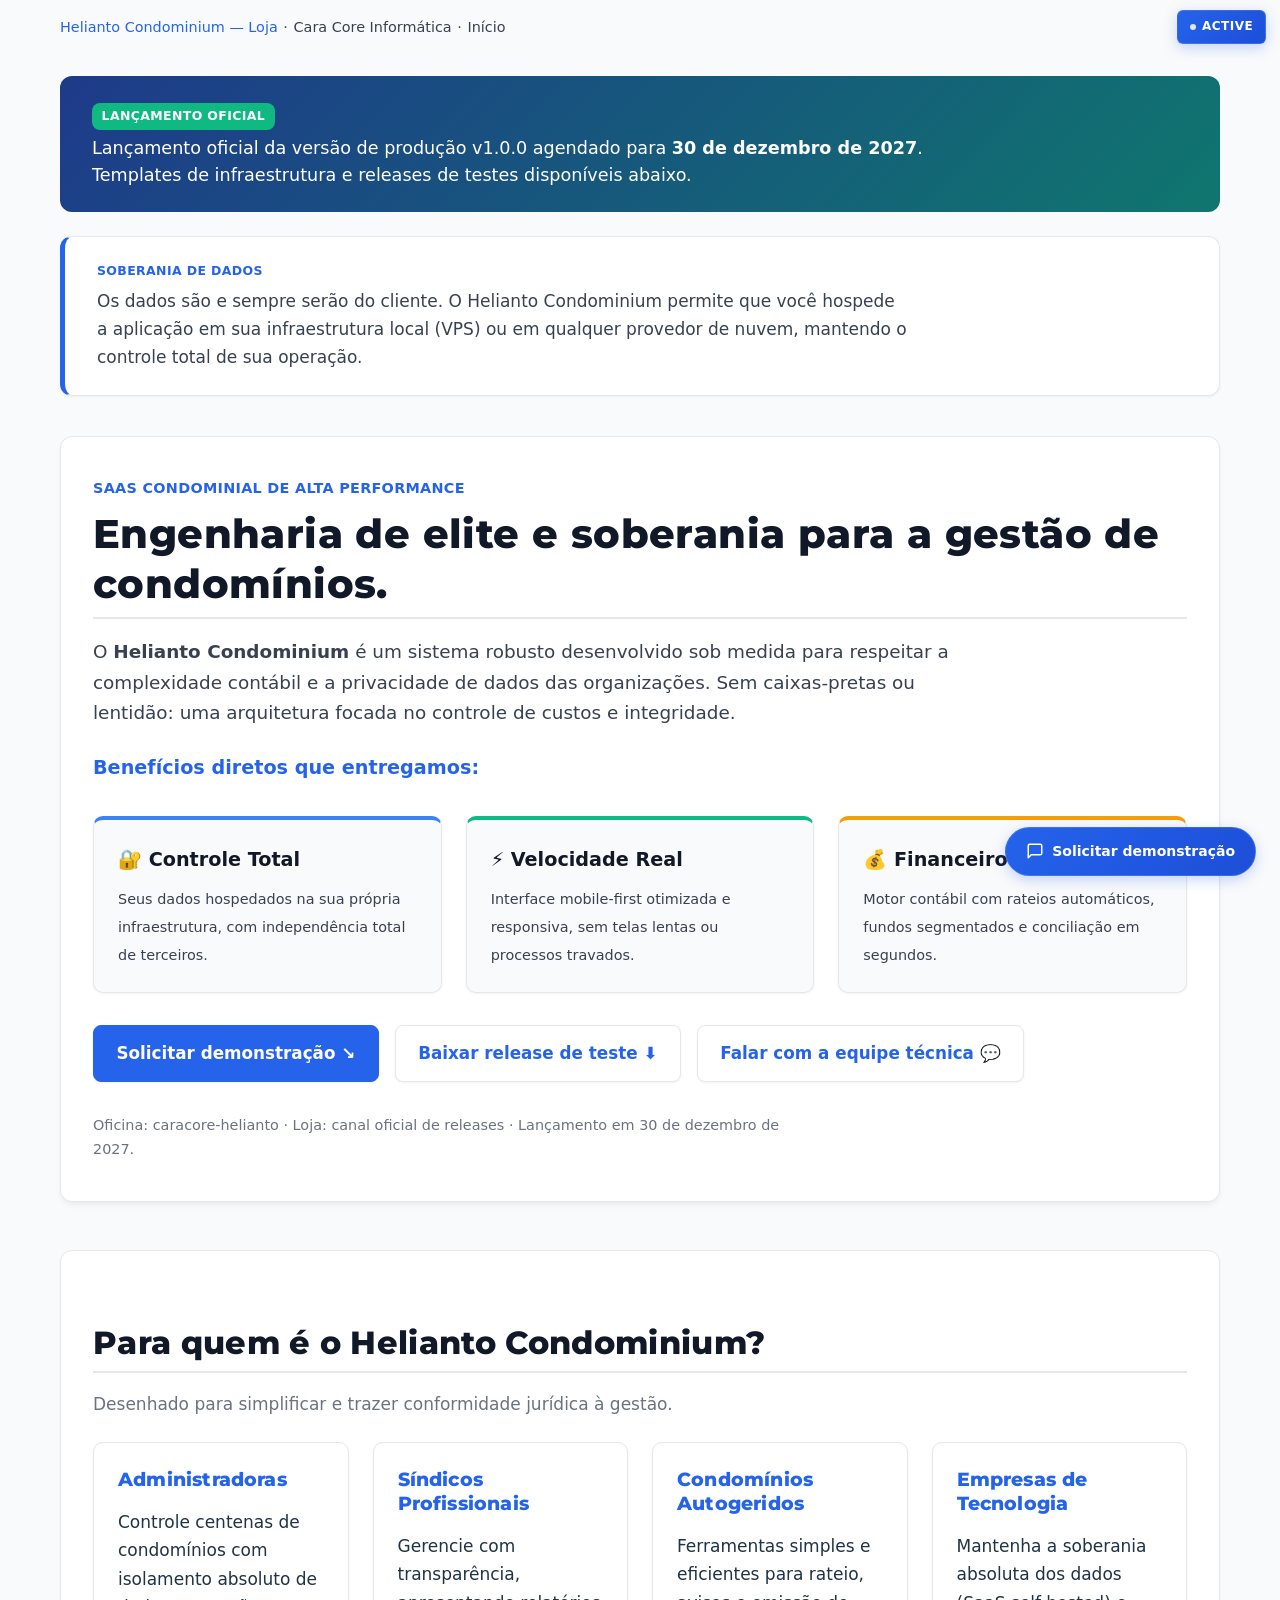
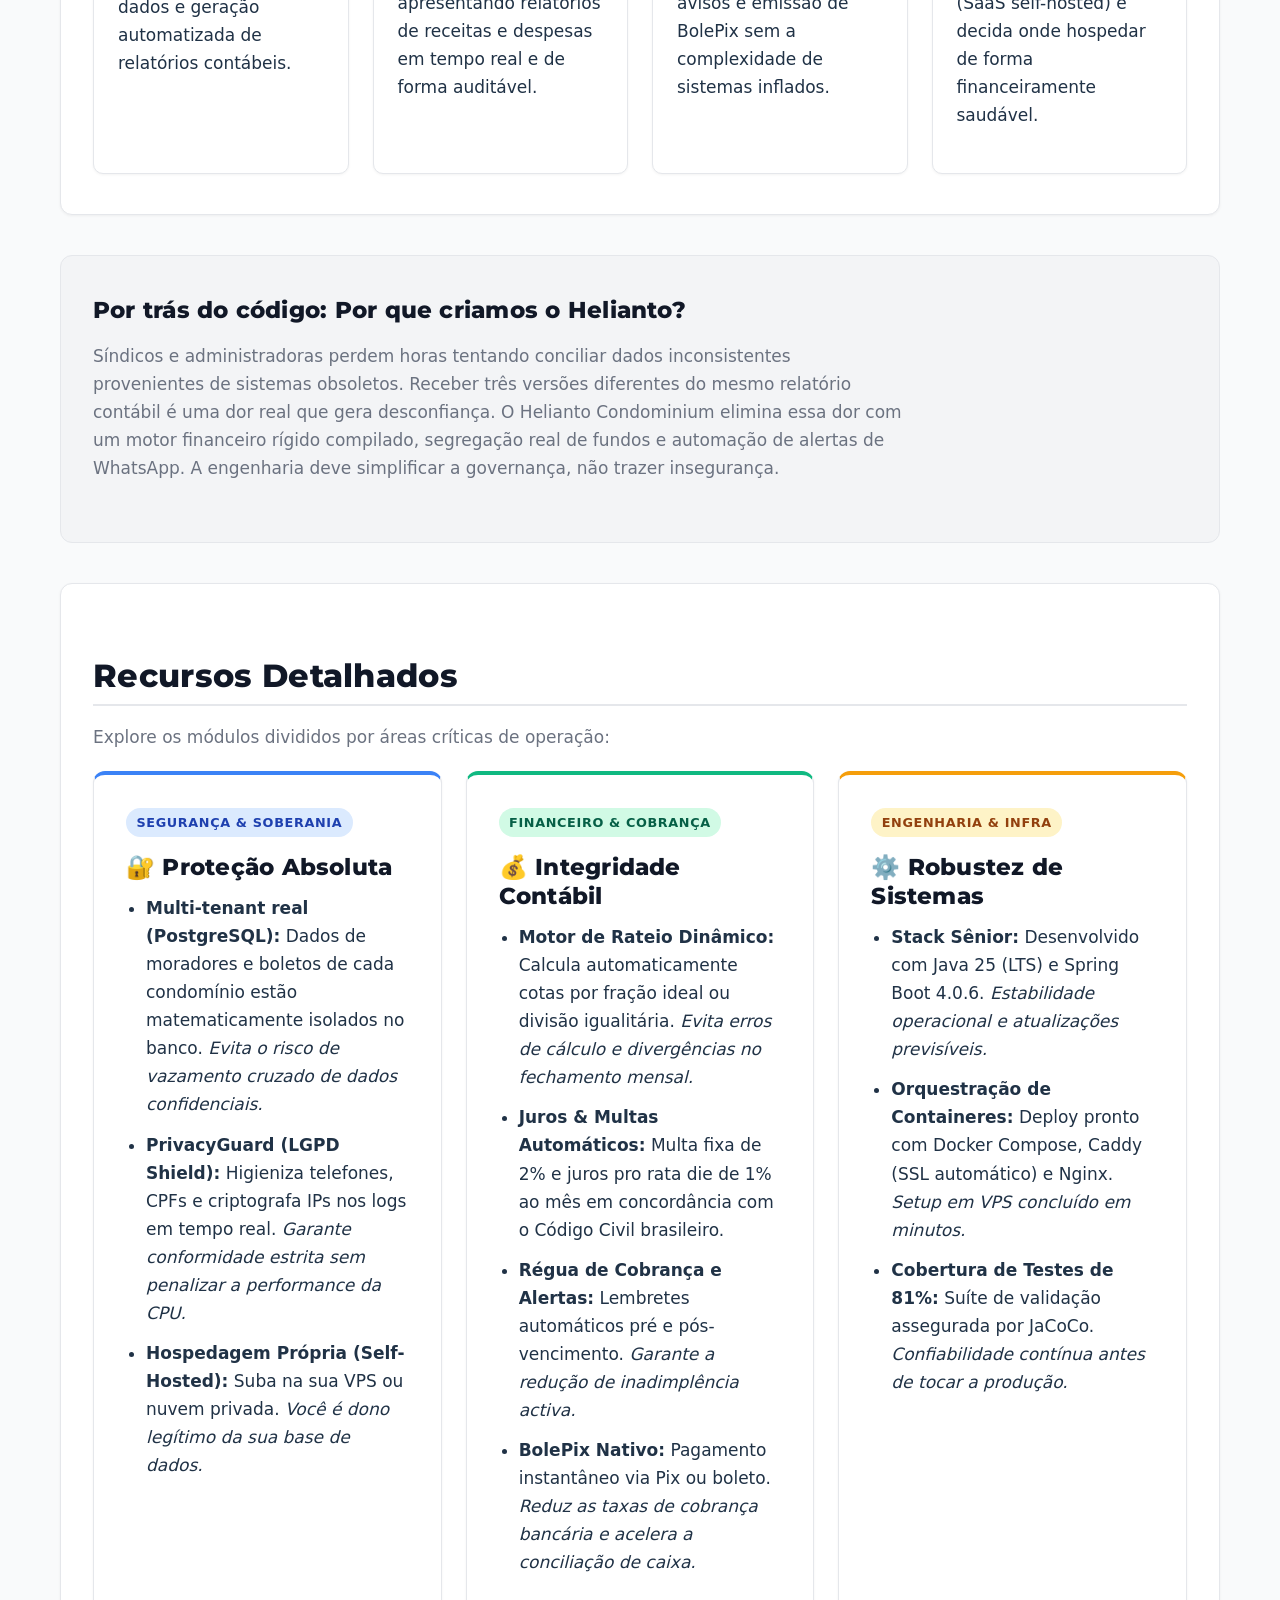
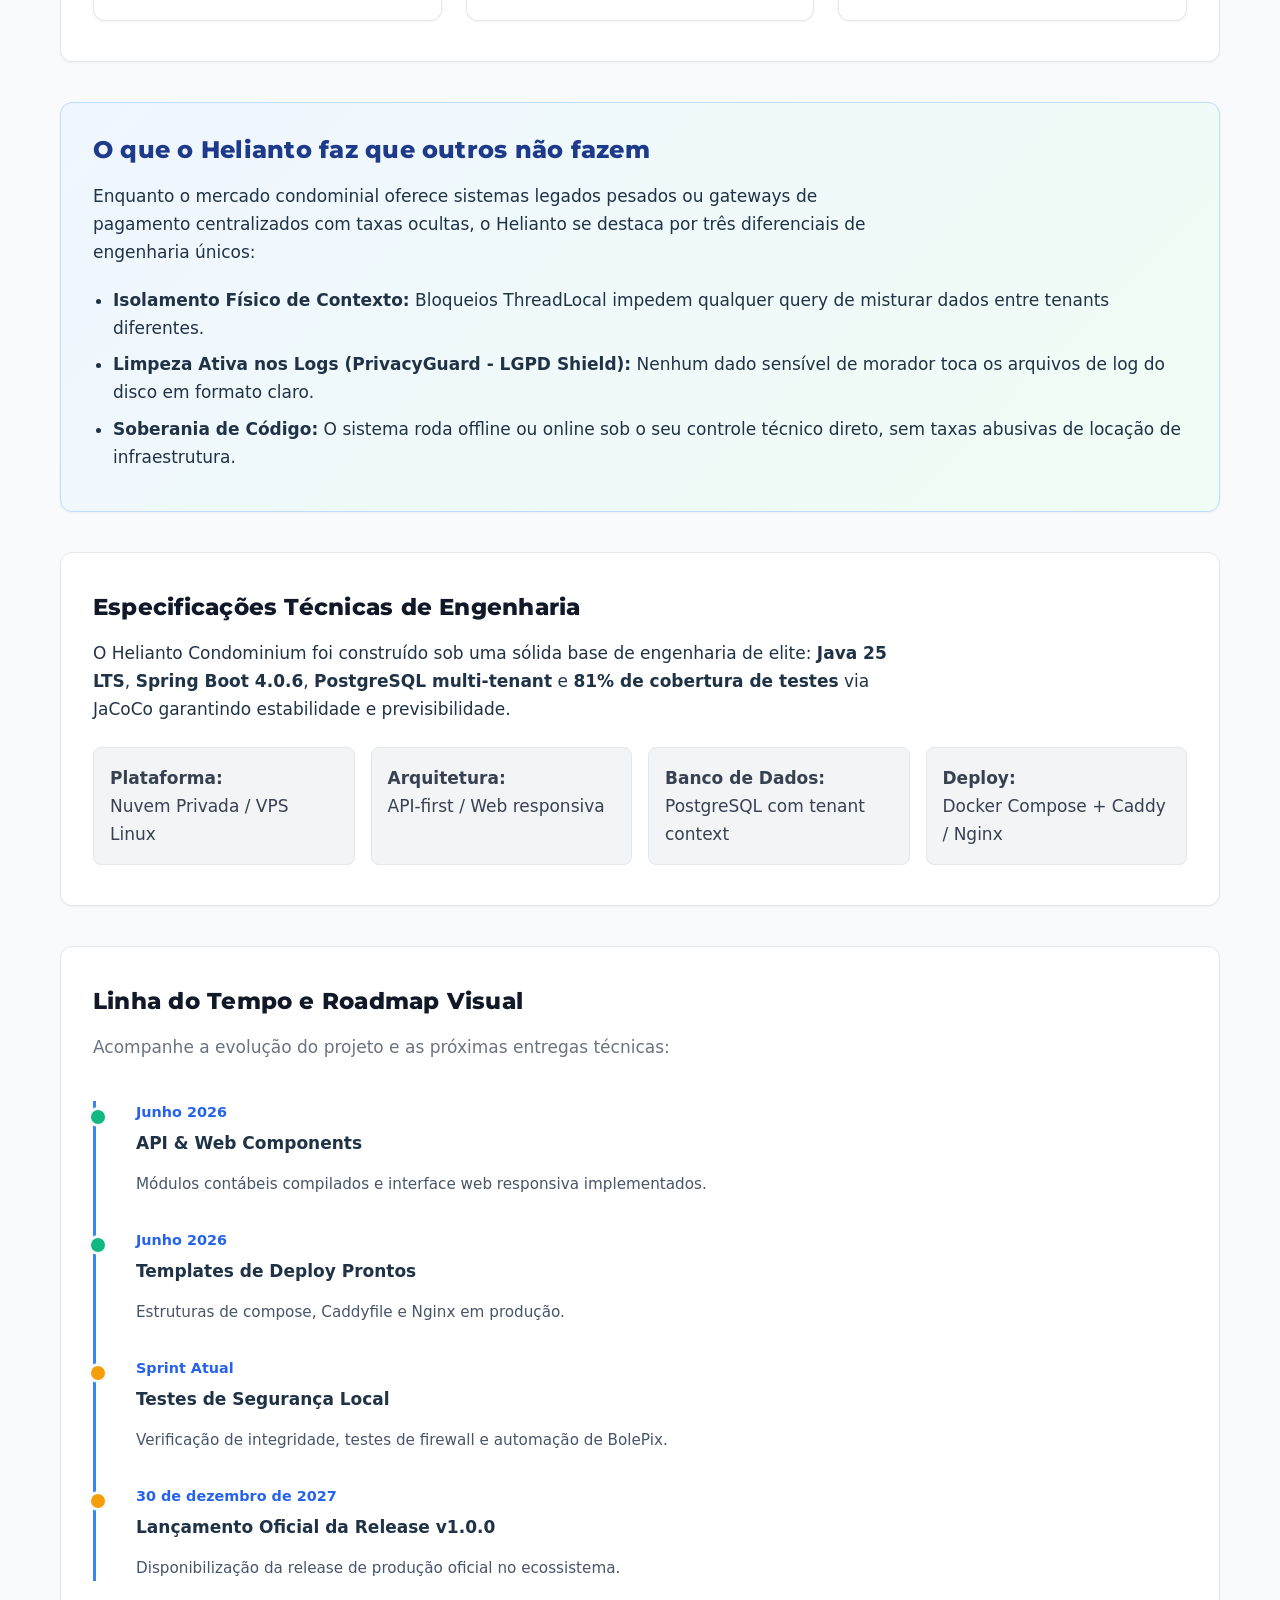
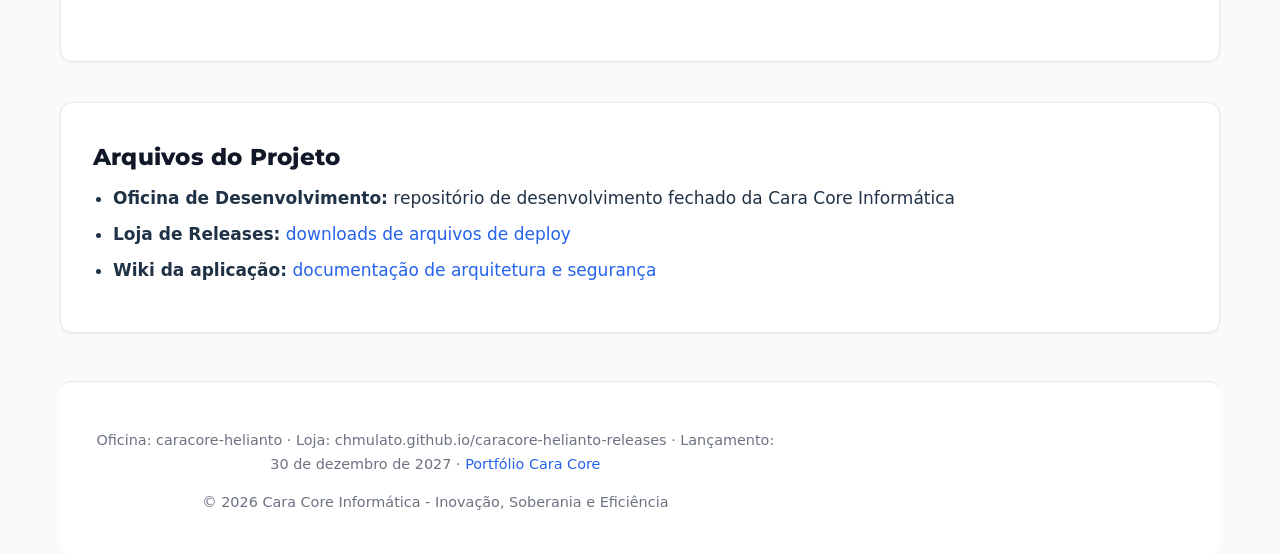
==== docs/index.html @ 370350e9 "style: add evolution status and feedback features to feedback and download pages" ====
<!DOCTYPE html>
<html lang="pt-BR">
<head>
    <meta charset="UTF-8">
    <meta name="viewport" content="width=device-width, initial-scale=1.0">
    <title>Helianto Condominium — Vitrine de Lançamento e Releases | Cara Core Informática</title>
    <meta name="description" content="O Helianto Condominium é um sistema completo para administração condominial com soberania de dados e motor financeiro auditável.">
    <link rel="icon" href="favicon.ico" type="image/x-icon">
    <link rel="stylesheet" href="assets/caracore-tokens.css">
    <link rel="stylesheet" href="assets/caracore-core-typography.css">
    <link rel="stylesheet" href="assets/css/styles.css">
    <link rel="stylesheet" href="assets/caracore-institutional-components.css">
    <link rel="stylesheet" href="assets/evolution-status/evolution-status.css">
</head>
<body class="cc-i-page">
    <div class="wrapper">
        <nav class="breadcrumb" aria-label="Navegação">
            <a href="index.html">Helianto Condominium — Loja</a>
            <span> · </span>
            <span>Cara Core Informática</span>
            <span> · </span>
            <span>Início</span>
        </nav>

        <section class="cso-launch-banner cso-launch-banner--official" aria-label="Data de lançamento">
            <p class="cso-launch-label">Lançamento oficial</p>
            <p class="cso-launch-date">Lançamento oficial da versão de produção v1.0.0 agendado para <strong>30 de dezembro de 2027</strong>. Templates de infraestrutura e releases de testes disponíveis abaixo.</p>
        </section>

        <section class="cso-launch-banner cso-launch-banner--sovereignty" aria-label="Política institucional">
            <p class="cso-launch-label">Soberania de Dados</p>
            <p class="cso-launch-date">Os dados são e sempre serão do cliente. O Helianto Condominium permite que você hospede a aplicação em sua infraestrutura local (VPS) ou em qualquer provedor de nuvem, mantendo o controle total de sua operação.</p>
        </section>

        <section class="hero-cta" aria-label="O que é o Helianto Condominium?">
            <p class="hero-label">SaaS Condominial de Alta Performance</p>
            <h2 class="hero-title">Engenharia de elite e soberania para a gestão de condomínios.</h2>
            <p class="hero-desc">O <strong>Helianto Condominium</strong> é um sistema robusto desenvolvido sob medida para respeitar a complexidade contábil e a privacidade de dados das organizações. Sem caixas-pretas ou lentidão: uma arquitetura focada no controle de custos e integridade.</p>

            <p class="hero-tagline">Benefícios diretos que entregamos:</p>
            <div class="hero-pillars">
                <div class="hero-pillar-item hero-pillar-item--blue">
                    <strong>🔐 Controle Total</strong>
                    <span>Seus dados hospedados na sua própria infraestrutura, com independência total de terceiros.</span>
                </div>
                <div class="hero-pillar-item hero-pillar-item--green">
                    <strong>⚡ Velocidade Real</strong>
                    <span>Interface mobile-first otimizada e responsiva, sem telas lentas ou processos travados.</span>
                </div>
                <div class="hero-pillar-item hero-pillar-item--amber">
                    <strong>💰 Financeiro Preciso</strong>
                    <span>Motor contábil com rateios automáticos, fundos segmentados e conciliação em segundos.</span>
                </div>
            </div>

            <div class="cta-buttons">
                <a href="canal-feedback.html" class="cta-btn cta-btn-primary">Solicitar demonstração ↘</a>
                <a href="download.html" class="cta-btn cta-btn-secondary">Baixar release de teste ⬇</a>
                <a href="canal-feedback.html" class="cta-btn cta-btn-secondary">Falar com a equipe técnica 💬</a>
            </div>
            <p class="tagline">Oficina: caracore-helianto · Loja: canal oficial de releases · Lançamento em 30 de dezembro de 2027.</p>
        </section>

        <section class="section-block">
            <h2>Para quem é o Helianto Condominium?</h2>
            <p class="text-muted">Desenhado para simplificar e trazer conformidade jurídica à gestão.</p>
            <div class="audience-grid">
                <div class="audience-card">
                    <h4>Administradoras</h4>
                    <p>Controle centenas de condomínios com isolamento absoluto de dados e geração automatizada de relatórios contábeis.</p>
                </div>
                <div class="audience-card">
                    <h4>Síndicos Profissionais</h4>
                    <p>Gerencie com transparência, apresentando relatórios de receitas e despesas em tempo real e de forma auditável.</p>
                </div>
                <div class="audience-card">
                    <h4>Condomínios Autogeridos</h4>
                    <p>Ferramentas simples e eficientes para rateio, avisos e emissão de BolePix sem a complexidade de sistemas inflados.</p>
                </div>
                <div class="audience-card">
                    <h4>Empresas de Tecnologia</h4>
                    <p>Mantenha a soberania absoluta dos dados (SaaS self-hosted) e decida onde hospedar de forma financeiramente saudável.</p>
                </div>
            </div>
        </section>

        <section class="section-block-alt">
            <h3>Por trás do código: Por que criamos o Helianto?</h3>
            <p class="text-muted">Síndicos e administradoras perdem horas tentando conciliar dados inconsistentes provenientes de sistemas obsoletos. Receber três versões diferentes do mesmo relatório contábil é uma dor real que gera desconfiança. O Helianto Condominium elimina essa dor com um motor financeiro rígido compilado, segregação real de fundos e automação de alertas de WhatsApp. A engenharia deve simplificar a governança, não trazer insegurança.</p>
        </section>

        <section class="section-block">
            <h2>Recursos Detalhados</h2>
            <p class="text-muted">Explore os módulos divididos por áreas críticas de operação:</p>
            <div class="features-container">
                <div class="feature-block-card feature-block-card--blue">
                    <span class="badge-theme badge-security">Segurança &amp; Soberania</span>
                    <h3>🔐 Proteção Absoluta</h3>
                    <ul>
                        <li>
                            <strong>Multi-tenant real (PostgreSQL):</strong> Dados de moradores e boletos de cada condomínio estão matematicamente isolados no banco. <em>Evita o risco de vazamento cruzado de dados confidenciais.</em>
                        </li>
                        <li>
                            <strong>PrivacyGuard (LGPD Shield):</strong> Higieniza telefones, CPFs e criptografa IPs nos logs em tempo real. <em>Garante conformidade estrita sem penalizar a performance da CPU.</em>
                        </li>
                        <li>
                            <strong>Hospedagem Própria (Self-Hosted):</strong> Suba na sua VPS ou nuvem privada. <em>Você é dono legítimo da sua base de dados.</em>
                        </li>
                    </ul>
                </div>

                <div class="feature-block-card feature-block-card--green">
                    <span class="badge-theme badge-finance">Financeiro &amp; Cobrança</span>
                    <h3>💰 Integridade Contábil</h3>
                    <ul>
                        <li>
                            <strong>Motor de Rateio Dinâmico:</strong> Calcula automaticamente cotas por fração ideal ou divisão igualitária. <em>Evita erros de cálculo e divergências no fechamento mensal.</em>
                        </li>
                        <li>
                            <strong>Juros &amp; Multas Automáticos:</strong> Multa fixa de 2% e juros pro rata die de 1% ao mês em concordância com o Código Civil brasileiro.
                        </li>
                        <li>
                            <strong>Régua de Cobrança e Alertas:</strong> Lembretes automáticos pré e pós-vencimento. <em>Garante a redução de inadimplência activa.</em>
                        </li>
                        <li>
                            <strong>BolePix Nativo:</strong> Pagamento instantâneo via Pix ou boleto. <em>Reduz as taxas de cobrança bancária e acelera a conciliação de caixa.</em>
                        </li>
                    </ul>
                </div>

                <div class="feature-block-card feature-block-card--amber">
                    <span class="badge-theme badge-infra">Engenharia &amp; Infra</span>
                    <h3>⚙️ Robustez de Sistemas</h3>
                    <ul>
                        <li>
                            <strong>Stack Sênior:</strong> Desenvolvido com Java 25 (LTS) e Spring Boot 4.0.6. <em>Estabilidade operacional e atualizações previsíveis.</em>
                        </li>
                        <li>
                            <strong>Orquestração de Containeres:</strong> Deploy pronto com Docker Compose, Caddy (SSL automático) e Nginx. <em>Setup em VPS concluído em minutos.</em>
                        </li>
                        <li>
                            <strong>Cobertura de Testes de 81%:</strong> Suíte de validação assegurada por JaCoCo. <em>Confiabilidade contínua antes de tocar a produção.</em>
                        </li>
                    </ul>
                </div>
            </div>
        </section>

        <section class="diferencial-raro-box">
            <h3>O que o Helianto faz que outros não fazem</h3>
            <p>Enquanto o mercado condominial oferece sistemas legados pesados ou gateways de pagamento centralizados com taxas ocultas, o Helianto se destaca por três diferenciais de engenharia únicos:</p>
            <ul>
                <li><strong>Isolamento Físico de Contexto:</strong> Bloqueios ThreadLocal impedem qualquer query de misturar dados entre tenants diferentes.</li>
                <li><strong>Limpeza Ativa nos Logs (PrivacyGuard - LGPD Shield):</strong> Nenhum dado sensível de morador toca os arquivos de log do disco em formato claro.</li>
                <li><strong>Soberania de Código:</strong> O sistema roda offline ou online sob o seu controle técnico direto, sem taxas abusivas de locação de infraestrutura.</li>
            </ul>
        </section>

        <section class="section-block">
            <h3>Especificações Técnicas de Engenharia</h3>
            <p>O Helianto Condominium foi construído sob uma sólida base de engenharia de elite: <strong>Java 25 LTS</strong>, <strong>Spring Boot 4.0.6</strong>, <strong>PostgreSQL multi-tenant</strong> e <strong>81% de cobertura de testes</strong> via JaCoCo garantindo estabilidade e previsibilidade.</p>
            <div class="specs-grid">
                <div class="spec-item">
                    <strong>Plataforma:</strong><br>Nuvem Privada / VPS Linux
                </div>
                <div class="spec-item">
                    <strong>Arquitetura:</strong><br>API-first / Web responsiva
                </div>
                <div class="spec-item">
                    <strong>Banco de Dados:</strong><br>PostgreSQL com tenant context
                </div>
                <div class="spec-item">
                    <strong>Deploy:</strong><br>Docker Compose + Caddy / Nginx
                </div>
            </div>
        </section>

        <section class="section-block">
            <h3>Linha do Tempo e Roadmap Visual</h3>
            <p class="text-muted">Acompanhe a evolução do projeto e as próximas entregas técnicas:</p>
            <div class="timeline">
                <div class="timeline-item">
                    <div class="timeline-date">Junho 2026</div>
                    <strong>API &amp; Web Components</strong>
                    <p>Módulos contábeis compilados e interface web responsiva implementados.</p>
                </div>
                <div class="timeline-item">
                    <div class="timeline-date">Junho 2026</div>
                    <strong>Templates de Deploy Prontos</strong>
                    <p>Estruturas de compose, Caddyfile e Nginx em produção.</p>
                </div>
                <div class="timeline-item pending">
                    <div class="timeline-date">Sprint Atual</div>
                    <strong>Testes de Segurança Local</strong>
                    <p>Verificação de integridade, testes de firewall e automação de BolePix.</p>
                </div>
                <div class="timeline-item pending">
                    <div class="timeline-date">30 de dezembro de 2027</div>
                    <strong>Lançamento Oficial da Release v1.0.0</strong>
                    <p>Disponibilização da release de produção oficial no ecossistema.</p>
                </div>
            </div>
        </section>

        <section class="section-block">
            <h3>Arquivos do Projeto</h3>
            <ul class="content-list">
                <li><strong>Oficina de Desenvolvimento:</strong> repositório de desenvolvimento fechado da Cara Core Informática</li>
                <li><strong>Loja de Releases:</strong> <a href="download.html">downloads de arquivos de deploy</a></li>
                <li><strong>Wiki da aplicação:</strong> <a href="wiki/index.html">documentação de arquitetura e segurança</a></li>
            </ul>
        </section>

        <footer class="cso-footer">
            <p>Oficina: caracore-helianto · Loja: chmulato.github.io/caracore-helianto-releases · Lançamento: 30 de dezembro de 2027 · <a href="https://www.caracore.com.br/portfolio.html#caracore-helianto" rel="noopener">Portfólio Cara Core</a></p>
            <p>&copy; 2026 Cara Core Informática - Inovação, Soberania e Eficiência</p>
        </footer>
    </div>

    <script src="assets/js/main.js?v=20260404-2"></script>
    <div class="evo-beta-wrap" aria-hidden="true">
        <span class="evo-beta-badge" title="Versão de teste oficial">Active
            <span class="evo-beta-tooltip">Esta é a loja oficial de releases e guias de infraestrutura do Helianto Condominium.</span>
        </span>
    </div>
    <div class="evo-feedback-fab">
        <a href="canal-feedback.html" class="evo-feedback-btn" aria-label="Sugira uma melhoria pelo canal oficial">
            <svg xmlns="http://www.w3.org/2000/svg" viewBox="0 0 24 24" fill="none" stroke="currentColor" stroke-width="2" stroke-linecap="round" stroke-linejoin="round"><path d="M21 15a2 2 0 0 1-2 2H7l-4 4V5a2 2 0 0 1 2-2h14a2 2 0 0 1 2 2z"/></svg>
            Solicitar demonstração
        </a>
    </div>
</body>
</html>
---- docs/assets/caracore-tokens.css ----
/**
 * Cara Core / Helianto — Design Tokens
 * Fonte única de verdade para cores, tipografia, espaçamento e sombras.
 */
:root {
  /* Marca Helianto */
  --cc-primary: #2563eb;
  --cc-primary-hover: #1d4ed8;
  --cc-primary-dark: #1e3a8a;
  --cc-primary-light: #3b82f6;
  --cc-secondary: #0f766e;
  --cc-secondary-hover: #0d6560;
  --cc-accent: #10b981;
  --cc-accent-hover: #059669;
  --cc-accent-warm: #f59e0b;
  --cc-accent-warm-hover: #d97706;

  /* Neutros */
  --cc-bg: #f9fafb;
  --cc-bg-muted: #f3f4f6;
  --cc-surface: #ffffff;
  --cc-surface-hover: #f9fafb;
  --cc-elevated: #f3f4f6;
  --cc-text: #111827;
  --cc-text-body: #374151;
  --cc-text-muted: #6b7280;
  --cc-text-subtle: #475569;
  --cc-border: #e5e7eb;
  --cc-border-strong: #dbe5ef;

  /* Tipografia */
  --cc-font-size-base: 17px;
  --cc-font-size-sm: 0.9rem;
  --cc-font-size-lg: 1.15rem;
  --cc-line-height: 1.65;
  --cc-line-height-heading: 1.25;
  --cc-font-weight-heading: 800;
  --cc-font-weight-semibold: 700;
  --cc-font-weight-medium: 600;

  /* Espaçamento */
  --cc-space-xs: 0.35rem;
  --cc-space-sm: 0.75rem;
  --cc-space-md: 1rem;
  --cc-space-lg: 1.5rem;
  --cc-space-xl: 2rem;
  --cc-space-2xl: 2.5rem;
  --cc-space-3xl: 3rem;

  /* Raios e sombras */
  --cc-radius-sm: 8px;
  --cc-radius-md: 10px;
  --cc-radius-lg: 12px;
  --cc-radius-pill: 999px;
  --cc-shadow-sm: 0 1px 3px rgba(0, 0, 0, 0.05);
  --cc-shadow-md: 0 4px 6px -1px rgba(0, 0, 0, 0.05), 0 2px 4px -1px rgba(0, 0, 0, 0.02);
  --cc-shadow-lg: 0 6px 12px rgba(0, 0, 0, 0.05);
  --cc-shadow-primary: 0 4px 14px rgba(37, 99, 235, 0.25);
  --cc-shadow-accent: 0 4px 14px rgba(16, 185, 129, 0.2);

  /* Badges temáticos */
  --cc-badge-security-bg: #dbeafe;
  --cc-badge-security-text: #1e40af;
  --cc-badge-finance-bg: #d1fae5;
  --cc-badge-finance-text: #065f46;
  --cc-badge-infra-bg: #fef3c7;
  --cc-badge-infra-text: #92400e;

  /* Aliases legados (styles.css existente) */
  --bg-dark: var(--cc-bg);
  --bg-card: var(--cc-surface);
  --bg-card-hover: var(--cc-surface-hover);
  --bg-elevated: var(--cc-elevated);
  --text-primary: var(--cc-text);
  --text-secondary: var(--cc-text-body);
  --accent-gold: var(--cc-accent-warm);
  --accent-blue: var(--cc-primary);
  --accent-green: var(--cc-accent);
  --accent-purple: #8b5cf6;
  --border: var(--cc-border);
  --shadow: rgba(0, 0, 0, 0.05);

  /* Aliases institucionais */
  --cc-i-surface: var(--cc-surface);
  --cc-i-border: var(--cc-border-strong);
  --cc-i-text: #203246;
  --cc-i-muted: #5d6f82;
  --cc-i-link: var(--cc-secondary);

  /* Aliases evolution-status */
  --evo-emerald-50: #ecfdf5;
  --evo-emerald-100: #d1fae5;
  --evo-emerald-500: var(--cc-accent);
  --evo-emerald-600: var(--cc-accent-hover);
  --evo-emerald-700: #047857;
  --evo-space-800: #1e293b;
  --evo-space-700: #334155;
  --evo-space-600: #475569;
  --evo-space-500: #64748b;
  --evo-space-400: #94a3b8;
  --evo-white: #f8fafc;
  --evo-shadow: var(--cc-shadow-accent);
  --evo-radius: var(--cc-radius-sm);
  --evo-radius-sm: 6px;
}
---- docs/assets/caracore-core-typography.css ----
@import url("https://fonts.googleapis.com/css2?family=Montserrat:wght@500;600;700&family=Source+Sans+3:wght@400;500;600&display=swap");

:root {
  --cc-font-heading: "Montserrat", "Segoe UI", Tahoma, sans-serif;
  --cc-font-body: "Source Sans 3", "Segoe UI", Arial, sans-serif;
}

:where(body) {
  font-family: var(--cc-font-body);
  line-height: 1.5;
}

:where(h1, h2, h3, h4, h5, h6) {
  font-family: var(--cc-font-heading);
  letter-spacing: 0.01em;
}

:where(button, input, select, textarea, .btn) {
  font-family: var(--cc-font-body);
}
---- docs/assets/css/styles.css ----
/* Helianto Store — estilos principais (requer caracore-tokens.css) */

* {
    box-sizing: border-box;
}

body {
    background: var(--cc-bg);
    color: var(--cc-text-body);
    font-family: system-ui, "Segoe UI", Roboto, "Helvetica Neue", Arial, sans-serif;
    font-size: var(--cc-font-size-base);
    line-height: var(--cc-line-height);
    margin: 0;
    padding: 0;
}

body.cc-i-page {
    color: var(--cc-i-text);
}

.wrapper {
    max-width: 1200px;
    margin: 0 auto;
    padding: 0 20px;
}

header {
    padding: 50px 20px;
    text-align: center;
    border-bottom: 1px solid var(--cc-border);
    margin-bottom: 2rem;
}

h1, h2, h3, h4 {
    color: var(--cc-text);
    font-weight: var(--cc-font-weight-heading);
    line-height: var(--cc-line-height-heading);
    margin-top: 0;
    margin-bottom: 0.75rem;
}

h1 {
    font-size: 2.75rem;
}

h2 {
    font-size: 2rem;
    border-bottom: 2px solid var(--cc-border);
    padding-bottom: 0.5rem;
    margin-top: 2rem;
}

h3 {
    font-size: 1.45rem;
}

p {
    max-width: 75ch;
    margin-bottom: 1.25rem;
}

.text-muted {
    color: var(--cc-text-muted);
}

.subtitle {
    color: var(--cc-text-body);
    font-size: 1.2em;
    margin: 0 0 1rem 0;
    font-weight: 400;
}

.tagline {
    color: var(--cc-text-muted);
    font-size: var(--cc-font-size-sm);
    margin: 0;
    font-weight: 400;
}

section {
    margin-bottom: 2rem;
}

.methodology {
    display: grid;
    grid-template-columns: 1fr;
    gap: 1rem;
}

@media (min-width: 768px) {
    .methodology {
        grid-template-columns: repeat(2, 1fr);
    }
}

.card {
    background: var(--cc-surface);
    border: 1px solid var(--cc-border);
    border-radius: var(--cc-radius-sm);
    padding: var(--cc-space-lg);
    box-shadow: var(--cc-shadow-sm);
    transition: box-shadow 0.25s ease, transform 0.25s ease;
}

.card:hover {
    background: var(--cc-surface-hover);
    box-shadow: var(--cc-shadow-md);
}

.card h2,
.card h3 {
    color: var(--cc-primary);
    margin-top: 0;
    font-weight: var(--cc-font-weight-medium);
}

.card p {
    color: var(--cc-text-body);
    margin-bottom: 0;
}

.card--accent-green {
    border-left: 4px solid var(--cc-accent);
}

.card--accent-blue {
    border-left: 4px solid var(--cc-primary-light);
}

.card--accent-amber {
    border-left: 4px solid var(--cc-accent-warm);
}

.card-differential {
    border-left: 4px solid var(--cc-accent-warm);
}

.card-actions {
    display: flex;
    flex-wrap: wrap;
    gap: 0.65rem;
    margin-top: var(--cc-space-md);
}

.nav-section-title {
    text-align: center;
    color: var(--cc-text-body);
    font-size: 1.2em;
    margin: 2rem 0 1rem 0;
    font-weight: 500;
}

.nav-grid {
    display: grid;
    grid-template-columns: repeat(auto-fit, minmax(300px, 1fr));
    gap: 1rem;
    margin-bottom: 2rem;
}

.nav-card {
    background: var(--cc-surface);
    border: 1px solid var(--cc-border);
    border-radius: var(--cc-radius-sm);
    padding: var(--cc-space-lg);
    text-decoration: none;
    color: inherit;
    display: block;
    transition: transform 0.25s ease, box-shadow 0.25s ease;
    box-shadow: var(--cc-shadow-sm);
}

.nav-card:hover {
    background: var(--cc-surface-hover);
    transform: translateY(-2px);
    box-shadow: var(--cc-shadow-lg);
    text-decoration: none;
    color: inherit;
}

.nav-card .icon {
    display: block;
    width: 48px;
    height: 48px;
    margin: 0 auto 1rem auto;
    color: var(--cc-primary);
}

.nav-card h3 {
    color: var(--cc-primary);
    margin: 0 0 0.5rem 0;
    font-size: 1.2em;
    font-weight: var(--cc-font-weight-medium);
}

.nav-card p {
    color: var(--cc-text-body);
    margin: 0;
    font-size: 0.9em;
}

.nav-card-ambiental .icon {
    color: #4ade80;
}

.nav-card-mineracao .icon {
    color: var(--cc-accent-warm);
}

.nav-card-campo-largo .icon {
    color: var(--cc-primary);
}

.download-btn {
    display: inline-block;
    padding: 15px 30px;
    background: var(--cc-primary);
    color: #ffffff;
    text-decoration: none;
    border-radius: var(--cc-radius-sm);
    font-size: 1.2em;
    font-weight: var(--cc-font-weight-medium);
    transition: background 0.25s ease, transform 0.25s ease, box-shadow 0.25s ease;
    margin-top: 1rem;
}

.download-btn:hover {
    background: var(--cc-primary-hover);
    transform: translateY(-2px);
    box-shadow: var(--cc-shadow-primary);
}

.note {
    font-style: italic;
    margin-top: 20px;
    color: var(--cc-text-body);
}

.breadcrumb {
    display: flex;
    flex-wrap: wrap;
    align-items: center;
    gap: var(--cc-space-xs);
    padding: 1rem 0;
    margin-bottom: 1.25rem;
    color: var(--cc-text-body);
    font-size: var(--cc-font-size-sm);
}

.breadcrumb a {
    color: var(--cc-primary);
    text-decoration: none;
}

.breadcrumb a:hover {
    text-decoration: underline;
}

/* Banners institucionais */
.cso-launch-banner {
    border-radius: var(--cc-radius-lg);
    padding: var(--cc-space-lg) var(--cc-space-xl);
    margin-bottom: var(--cc-space-lg);
}

.cso-launch-banner--official {
    background: linear-gradient(135deg, var(--cc-primary-dark), var(--cc-secondary));
    color: #ffffff;
    border: none;
}

.cso-launch-banner--official .cso-launch-label {
    display: inline-block;
    background: var(--cc-accent);
    color: #ffffff;
    padding: 0.2rem 0.6rem;
    border-radius: var(--cc-radius-sm);
}

.cso-launch-banner--official .cso-launch-date {
    color: #ffffff;
    font-size: 1.1rem;
    line-height: 1.5;
}

.cso-launch-banner--sovereignty {
    background: var(--cc-surface);
    border: 1px solid var(--cc-border);
    border-left: 5px solid var(--cc-primary);
    box-shadow: var(--cc-shadow-sm);
    margin-bottom: var(--cc-space-2xl);
}

.cso-launch-banner--sovereignty .cso-launch-label {
    color: var(--cc-primary);
}

.cso-launch-banner--sovereignty .cso-launch-date {
    color: var(--cc-text-body);
}

.cso-launch-label {
    margin: 0 0 0.35rem 0;
    font-weight: var(--cc-font-weight-heading);
    letter-spacing: 0.03em;
    text-transform: uppercase;
    font-size: 0.78rem;
}

.cso-launch-date {
    margin: 0;
    color: var(--cc-text);
}

.cso-prelaunch-banner {
    border: 1px solid rgba(245, 158, 11, 0.35);
    border-left: 5px solid var(--cc-accent-warm);
    border-radius: var(--cc-radius-md);
    background: linear-gradient(90deg, rgba(245, 158, 11, 0.12), rgba(37, 99, 235, 0.07));
    padding: 1rem 1.25rem;
}

.cso-prelaunch-label {
    margin: 0 0 0.35rem 0;
    color: var(--cc-accent-warm);
    font-weight: var(--cc-font-weight-semibold);
    letter-spacing: 0.03em;
    text-transform: uppercase;
    font-size: 0.78rem;
}

.cso-prelaunch-title {
    margin: 0;
    color: var(--cc-text);
}

/* Hero e CTAs */
.hero-cta {
    background: var(--cc-surface);
    border: 1px solid var(--cc-border);
    border-radius: var(--cc-radius-lg);
    padding: var(--cc-space-2xl) var(--cc-space-xl);
    box-shadow: var(--cc-shadow-md);
    margin-bottom: var(--cc-space-3xl);
}

.hero-label {
    margin: 0 0 0.5rem 0;
    color: var(--cc-primary);
    font-weight: var(--cc-font-weight-heading);
    font-size: 0.9rem;
    letter-spacing: 0.02em;
    text-transform: uppercase;
}

.hero-title {
    margin: 0 0 1rem 0;
    font-size: 2.5rem;
    line-height: var(--cc-line-height-heading);
}

.hero-tagline {
    margin-top: var(--cc-space-lg);
    font-size: 1.2rem;
    font-weight: var(--cc-font-weight-heading);
    color: var(--cc-primary);
}

.hero-contexto-cliente {
    margin: 1.2rem 0;
}

.hero-contexto-cliente img {
    width: 100%;
    max-width: 720px;
    height: auto;
    display: block;
    border-radius: var(--cc-radius-md);
    border: 1px solid var(--cc-border);
}

.hero-contexto-caption {
    margin-top: 0.7rem;
    color: var(--cc-text-body);
    font-size: 0.92rem;
}

.hero-desc {
    color: var(--cc-text-body);
    font-size: var(--cc-font-size-lg);
    max-width: 75ch;
}

.cta-buttons {
    display: flex;
    flex-wrap: wrap;
    gap: var(--cc-space-md);
    margin: var(--cc-space-xl) 0;
}

.cta-btn {
    display: inline-flex;
    align-items: center;
    justify-content: center;
    gap: 0.5rem;
    padding: 0.85rem 1.4rem;
    border-radius: var(--cc-radius-sm);
    border: 1px solid transparent;
    text-decoration: none;
    font-size: 1.05rem;
    font-weight: var(--cc-font-weight-semibold);
    transition: background 0.2s ease, border-color 0.2s ease, transform 0.2s ease, box-shadow 0.2s ease;
    box-shadow: var(--cc-shadow-sm);
}

.cta-btn-primary {
    background: var(--cc-primary);
    border-color: var(--cc-primary);
    color: #ffffff;
}

.cta-btn-primary:hover {
    background: var(--cc-primary-hover);
    border-color: var(--cc-primary-hover);
    transform: translateY(-1px);
    color: #ffffff;
}

.cta-btn-secondary {
    background: var(--cc-surface);
    border-color: var(--cc-border);
    color: var(--cc-primary);
}

.cta-btn-secondary:hover {
    background: var(--cc-bg-muted);
    transform: translateY(-1px);
}

.cta-btn--teal {
    background: var(--cc-secondary);
    border-color: var(--cc-secondary);
    color: #ffffff;
}

.cta-btn--teal:hover {
    background: var(--cc-secondary-hover);
    border-color: var(--cc-secondary-hover);
    color: #ffffff;
}

.hero-pillars {
    display: grid;
    grid-template-columns: repeat(auto-fit, minmax(260px, 1fr));
    gap: var(--cc-space-lg);
    margin: var(--cc-space-xl) 0;
}

.hero-pillar-item {
    background: var(--cc-bg);
    border: 1px solid var(--cc-border);
    border-radius: var(--cc-radius-md);
    padding: var(--cc-space-lg);
    box-shadow: var(--cc-shadow-sm);
    transition: transform 0.2s ease, box-shadow 0.2s ease;
}

.hero-pillar-item:hover {
    transform: translateY(-2px);
    box-shadow: var(--cc-shadow-md);
}

.hero-pillar-item strong {
    display: block;
    font-size: 1.2rem;
    color: var(--cc-text);
    margin-bottom: 0.5rem;
}

.hero-pillar-item span {
    color: var(--cc-text-body);
    font-size: 0.9rem;
}

.hero-pillar-item--blue {
    border-top: 4px solid var(--cc-primary-light);
}

.hero-pillar-item--green {
    border-top: 4px solid var(--cc-accent);
}

.hero-pillar-item--amber {
    border-top: 4px solid var(--cc-accent-warm);
}

/* Seções de conteúdo (landing) */
.section-block {
    background: var(--cc-surface);
    border: 1px solid var(--cc-border);
    border-radius: var(--cc-radius-lg);
    padding: var(--cc-space-2xl) var(--cc-space-xl);
    margin-bottom: var(--cc-space-2xl);
    box-shadow: var(--cc-shadow-sm);
}

.section-block-alt {
    background: var(--cc-bg-muted);
    border: 1px solid var(--cc-border);
    border-radius: var(--cc-radius-lg);
    padding: var(--cc-space-2xl) var(--cc-space-xl);
    margin-bottom: var(--cc-space-2xl);
}

.audience-grid {
    display: grid;
    grid-template-columns: repeat(auto-fit, minmax(240px, 1fr));
    gap: var(--cc-space-lg);
    margin-top: var(--cc-space-lg);
}

.audience-card {
    background: var(--cc-surface);
    border: 1px solid var(--cc-border);
    border-radius: var(--cc-radius-md);
    padding: var(--cc-space-lg);
    box-shadow: var(--cc-shadow-sm);
    transition: transform 0.25s ease, box-shadow 0.25s ease, background 0.25s ease;
}

.audience-card:hover {
    background: var(--cc-bg);
    transform: translateY(-2px);
    box-shadow: var(--cc-shadow-md);
}

.audience-card h4 {
    color: var(--cc-primary);
    font-size: 1.2rem;
    margin-bottom: 0.5rem;
}

.features-container {
    display: grid;
    grid-template-columns: repeat(auto-fit, minmax(300px, 1fr));
    gap: var(--cc-space-lg);
}

.feature-block-card {
    background: var(--cc-surface);
    border: 1px solid var(--cc-border);
    border-radius: var(--cc-radius-lg);
    padding: var(--cc-space-xl);
    box-shadow: var(--cc-shadow-sm);
    transition: transform 0.2s ease, box-shadow 0.2s ease;
}

.feature-block-card:hover {
    transform: translateY(-2px);
    box-shadow: var(--cc-shadow-lg);
}

.feature-block-card--blue {
    border-top: 4px solid var(--cc-primary-light);
}

.feature-block-card--green {
    border-top: 4px solid var(--cc-accent);
}

.feature-block-card--amber {
    border-top: 4px solid var(--cc-accent-warm);
}

.feature-block-card ul {
    margin: 0;
    padding-left: 1.25rem;
}

.feature-block-card li {
    margin-bottom: 0.75rem;
}

.badge-theme {
    display: inline-block;
    padding: 0.25rem 0.65rem;
    border-radius: var(--cc-radius-pill);
    font-size: 0.8rem;
    font-weight: var(--cc-font-weight-semibold);
    text-transform: uppercase;
    letter-spacing: 0.05em;
    margin-bottom: 1rem;
}

.badge-security {
    background: var(--cc-badge-security-bg);
    color: var(--cc-badge-security-text);
}

.badge-finance {
    background: var(--cc-badge-finance-bg);
    color: var(--cc-badge-finance-text);
}

.badge-infra {
    background: var(--cc-badge-infra-bg);
    color: var(--cc-badge-infra-text);
}

.diferencial-raro-box {
    background: linear-gradient(135deg, #eff6ff, #f0fdf4);
    border: 1px solid #bfdbfe;
    border-radius: var(--cc-radius-lg);
    padding: var(--cc-space-xl);
    margin: var(--cc-space-2xl) 0;
    box-shadow: var(--cc-shadow-sm);
}

.diferencial-raro-box h3 {
    color: var(--cc-primary-dark);
    font-size: 1.5rem;
    margin-bottom: 1rem;
}

.diferencial-raro-box ul {
    margin: 0;
    padding-left: 1.25rem;
}

.diferencial-raro-box li {
    margin-bottom: 0.5rem;
}

.timeline {
    position: relative;
    margin: var(--cc-space-2xl) 0;
    padding-left: 2.5rem;
    border-left: 3px solid var(--cc-primary-light);
}

.timeline-item {
    position: relative;
    margin-bottom: var(--cc-space-xl);
}

.timeline-item::before {
    content: '';
    position: absolute;
    left: calc(-2.5rem - 8px);
    top: 6px;
    width: 14px;
    height: 14px;
    border-radius: 50%;
    background: var(--cc-accent);
    border: 3px solid var(--cc-bg);
}

.timeline-item.pending::before {
    background: var(--cc-accent-warm);
}

.timeline-date {
    font-size: var(--cc-font-size-sm);
    color: var(--cc-primary);
    font-weight: var(--cc-font-weight-heading);
    margin-bottom: 0.25rem;
}

.timeline-item p {
    margin-bottom: 0;
    font-size: 0.95rem;
    color: var(--cc-text-subtle);
}

.content-list {
    margin: 0;
    padding-left: 1.25rem;
}

.content-list li {
    margin-bottom: 0.5rem;
}

.content-list a {
    color: var(--cc-primary);
    text-decoration: none;
}

.content-list a:hover {
    text-decoration: underline;
}

/* Blocos CSO legados */
.cso-content {
    display: grid;
    gap: 1.1rem;
}

.cso-overview,
.cso-tech-specs,
.cso-launch-info,
.cso-links {
    background: var(--cc-surface);
    border: 1px solid var(--cc-border);
    border-radius: var(--cc-radius-md);
    padding: 1.1rem 1.2rem;
}

.cso-overview h3,
.cso-tech-specs h3,
.cso-launch-info h3,
.cso-links h3 {
    margin: 0 0 0.7rem 0;
    color: var(--cc-primary);
}

.cso-overview p,
.cso-tech-specs p,
.cso-launch-info p,
.cso-links li {
    color: var(--cc-text-body);
}

.cso-links ul {
    margin: 0;
    padding-left: 1rem;
}

.cso-links a {
    color: var(--cc-primary);
    text-decoration: none;
}

.cso-links a:hover {
    text-decoration: underline;
}

.cso-features-grid {
    display: grid;
    grid-template-columns: repeat(3, minmax(0, 1fr));
    gap: 1rem;
}

.cso-feature-card {
    background: var(--cc-surface);
    border: 1px solid var(--cc-border);
    border-radius: var(--cc-radius-md);
    padding: 1rem;
    box-shadow: var(--cc-shadow-sm);
}

.cso-feature-card h4 {
    margin: 0 0 0.5rem 0;
    color: var(--cc-primary);
}

.cso-feature-card p {
    margin: 0;
    color: var(--cc-text-body);
}

.specs-grid {
    display: grid;
    grid-template-columns: repeat(auto-fit, minmax(200px, 1fr));
    gap: var(--cc-space-md);
    margin-top: var(--cc-space-lg);
}

.spec-item {
    background: var(--cc-bg-muted);
    border: 1px solid var(--cc-border);
    border-radius: var(--cc-radius-sm);
    padding: var(--cc-space-md);
    color: var(--cc-text-body);
}

.download-notice {
    background: rgba(37, 99, 235, 0.08);
    border: 1px solid rgba(37, 99, 235, 0.25);
    border-radius: var(--cc-radius-sm);
    padding: 0.9rem 1rem;
    color: var(--cc-text);
    margin-bottom: 1rem;
}

.download-back,
.feedback-back {
    margin: 1.25rem 0 2rem 0;
    display: flex;
    flex-wrap: wrap;
    gap: 0.65rem;
}

.page-feedback .wrapper,
.download-page .wrapper {
    padding-bottom: 2rem;
}

.requirements-section ul,
.verification-section ul,
.installation-section ol {
    color: var(--cc-text-body);
    margin: 0;
    padding-left: 1.15rem;
}

.requirements-section li,
.verification-section li,
.installation-section li {
    margin-bottom: 0.5rem;
}

.no-phone {
    background: rgba(37, 99, 235, 0.08);
    border: 1px solid rgba(37, 99, 235, 0.25);
    color: var(--cc-text);
    border-radius: var(--cc-radius-sm);
    padding: 0.9rem 1rem;
    margin-bottom: 1rem;
}

.intro {
    color: var(--cc-text-body);
}

.channels {
    display: grid;
    grid-template-columns: repeat(3, minmax(0, 1fr));
    gap: 1rem;
}

.channel-card {
    background: var(--cc-surface);
    border: 1px solid var(--cc-border);
    border-radius: var(--cc-radius-md);
    text-decoration: none;
    color: inherit;
    padding: 1rem;
    transition: transform 0.25s ease, background 0.25s ease;
}

.channel-card:hover {
    background: var(--cc-surface-hover);
    transform: translateY(-2px);
}

.channel-card .icon {
    font-size: 1.3rem;
    margin-bottom: 0.35rem;
}

.channel-card .title {
    color: var(--cc-primary);
    font-weight: var(--cc-font-weight-medium);
    margin-bottom: 0.25rem;
}

.channel-card .desc {
    color: var(--cc-text-body);
    font-size: 0.92rem;
}

.lgpd {
    background: var(--cc-bg-muted);
    border: 1px solid var(--cc-border);
    border-radius: var(--cc-radius-md);
    padding: var(--cc-space-lg);
    margin: var(--cc-space-lg) 0;
    color: var(--cc-text-body);
}

.lgpd p {
    margin-bottom: 0;
}

.back,
.back-nav {
    margin: 1.5rem 0;
    color: var(--cc-text-body);
}

.back a,
.back-nav a {
    color: var(--cc-primary);
    text-decoration: none;
}

.back a:hover,
.back-nav a:hover {
    text-decoration: underline;
}

footer,
.cso-footer {
    background: var(--cc-surface);
    border-top: 1px solid var(--cc-border);
    padding: var(--cc-space-xl);
    margin-top: var(--cc-space-3xl);
    font-size: var(--cc-font-size-sm);
    color: var(--cc-text-muted);
    text-align: center;
    border-radius: var(--cc-radius-lg);
}

footer p,
.cso-footer p {
    margin-bottom: 8px;
}

footer a,
.cso-footer a {
    color: var(--cc-primary);
    text-decoration: none;
}

footer a:hover,
.cso-footer a:hover {
    text-decoration: underline;
}

footer .soberania {
    margin-top: 16px;
    font-size: 0.8rem;
    opacity: 0.9;
}

footer .apostila-rodape {
    margin-top: 20px;
    padding-top: 12px;
    border-top: 1px solid var(--cc-border);
    font-size: 0.75rem;
    opacity: 0.85;
}

footer .apostila-rodape a {
    color: var(--cc-accent-warm);
}

#countdown {
    font-size: 1.5em;
    color: var(--cc-accent-warm);
    margin: 1rem 0;
}

.feedback-form {
    background: var(--cc-surface);
    border: 1px solid var(--cc-border);
    border-radius: var(--cc-radius-sm);
    padding: var(--cc-space-lg);
    margin-top: 1rem;
}

.feedback-form h3 {
    color: var(--cc-primary);
    margin-top: 0;
}

.feedback-form label {
    display: block;
    margin-bottom: 0.5rem;
    color: var(--cc-text-body);
}

.feedback-form input,
.feedback-form textarea {
    width: 100%;
    padding: 0.5rem;
    margin-bottom: 1rem;
    background: var(--cc-bg);
    border: 1px solid var(--cc-border);
    border-radius: 4px;
    color: var(--cc-text);
    font-family: inherit;
}

.feedback-form button {
    background: var(--cc-primary);
    color: #ffffff;
    border: none;
    padding: 0.75rem 1.5rem;
    border-radius: 4px;
    cursor: pointer;
    font-family: inherit;
    font-weight: 500;
    transition: background 0.25s ease;
}

.feedback-form button:hover {
    background: var(--cc-primary-hover);
}

.feedback-form button:focus-visible,
.cta-btn:focus-visible,
.download-btn:focus-visible {
    outline: 2px solid var(--cc-primary);
    outline-offset: 2px;
}

@media (max-width: 768px) {
    h1 {
        font-size: 2.5em;
    }

    .hero-title {
        font-size: 1.55rem;
    }

    .hero-pillars {
        grid-template-columns: 1fr;
    }

    .channels {
        grid-template-columns: 1fr;
    }

    .cso-features-grid,
    .specs-grid {
        grid-template-columns: 1fr;
    }

    .cta-buttons {
        flex-direction: column;
    }

    .cta-btn {
        width: 100%;
    }

    .nav-grid {
        grid-template-columns: 1fr;
    }

    .methodology {
        grid-template-columns: 1fr;
    }
}
---- docs/assets/caracore-institutional-components.css ----
:root {
  --cc-i-surface: #f8fafc;
  --cc-i-border: #dbe5ef;
  --cc-i-text: #203246;
  --cc-i-muted: #5d6f82;
  --cc-i-link: #0a6b85;
}

body.cc-i-page {
  color: var(--cc-i-text);
}

body.cc-i-page .cc-i-topbar {
  max-width: 980px;
  margin: 16px auto 0;
  padding: 10px 14px;
  border: 1px solid var(--cc-i-border);
  border-radius: 10px;
  background: var(--cc-i-surface);
  font-size: 0.95rem;
}

body.cc-i-page .cc-i-backlink {
  color: var(--cc-i-link);
  text-decoration: none;
  font-weight: 600;
}

body.cc-i-page .cc-i-backlink:hover {
  text-decoration: underline;
}

body.cc-i-page .cc-i-muted {
  color: var(--cc-i-muted);
}

body.cc-i-page .cc-i-card {
  border-radius: 12px;
}
---- docs/assets/evolution-status/evolution-status.css ----
/**
 * Cara Core — Status de Evolução
 * Componentes flutuantes e rodapé de roadmap (requer caracore-tokens.css)
 */

.evo-beta-wrap {
    position: fixed;
    top: 0;
    right: 0;
    z-index: 9998;
    padding: 10px 14px;
    pointer-events: none;
}

.evo-beta-badge {
    pointer-events: auto;
    display: inline-flex;
    align-items: center;
    gap: 6px;
    padding: 6px 12px;
    background: linear-gradient(135deg, var(--cc-primary) 0%, var(--cc-primary-hover) 100%);
    color: #ffffff;
    font-size: 0.75rem;
    font-weight: 600;
    letter-spacing: 0.04em;
    text-transform: uppercase;
    border-radius: var(--evo-radius-sm);
    box-shadow: var(--cc-shadow-primary);
    border: 1px solid rgba(255, 255, 255, 0.12);
    cursor: help;
    position: relative;
    transition: transform 0.2s ease, box-shadow 0.2s ease;
}

.evo-beta-badge:hover {
    transform: translateY(-1px);
    box-shadow: 0 6px 12px -2px rgba(37, 99, 235, 0.25);
}

.evo-beta-badge::before {
    content: '';
    width: 6px;
    height: 6px;
    background: rgba(255, 255, 255, 0.85);
    border-radius: 50%;
    animation: evo-pulse 2s ease-in-out infinite;
}

@keyframes evo-pulse {
    0%, 100% { opacity: 1; }
    50% { opacity: 0.5; }
}

.evo-beta-tooltip {
    position: absolute;
    top: calc(100% + 8px);
    right: 0;
    width: 280px;
    padding: 12px 14px;
    background: var(--evo-space-800);
    color: var(--evo-white);
    font-size: 0.8125rem;
    line-height: 1.5;
    font-weight: 400;
    text-transform: none;
    letter-spacing: normal;
    border-radius: var(--evo-radius);
    box-shadow: 0 10px 25px -5px rgba(0, 0, 0, 0.3);
    opacity: 0;
    visibility: hidden;
    transform: translateY(-4px);
    transition: opacity 0.2s ease, visibility 0.2s ease, transform 0.2s ease;
    z-index: 10000;
}

.evo-beta-badge:hover .evo-beta-tooltip {
    opacity: 1;
    visibility: visible;
    transform: translateY(0);
}

.evo-beta-tooltip::before {
    content: '';
    position: absolute;
    bottom: 100%;
    right: 16px;
    border: 6px solid transparent;
    border-bottom-color: var(--evo-space-800);
}

.evo-roadmap-footer {
    max-width: 1200px;
    margin: 1.5rem auto 5rem auto;
    padding: 20px 24px 24px;
    background: linear-gradient(180deg, var(--evo-space-800) 0%, #0f172a 100%);
    border-top: 1px solid var(--evo-space-600);
    color: var(--evo-space-400);
    font-size: 0.8125rem;
    line-height: 1.6;
    border-radius: var(--cc-radius-lg);
}

.evo-roadmap-title {
    display: flex;
    align-items: center;
    gap: 8px;
    color: var(--cc-accent);
    font-weight: 600;
    font-size: 0.75rem;
    letter-spacing: 0.06em;
    text-transform: uppercase;
    margin-bottom: 10px;
}

.evo-roadmap-title::before {
    content: '';
    width: 8px;
    height: 8px;
    background: var(--cc-accent);
    border-radius: 50%;
}

.evo-roadmap-list {
    margin: 0;
    padding-left: 0;
    list-style: none;
}

.evo-roadmap-list li {
    position: relative;
    padding-left: 1rem;
    margin-bottom: 4px;
}

.evo-roadmap-list li::before {
    content: '→';
    position: absolute;
    left: 0;
    color: var(--cc-accent-hover);
    font-weight: 600;
}

.evo-roadmap-tag {
    display: inline-block;
    margin-left: 6px;
    padding: 2px 8px;
    background: rgba(16, 185, 129, 0.15);
    color: var(--cc-accent);
    font-size: 0.7rem;
    border-radius: 4px;
}

.evo-feedback-fab {
    position: fixed;
    bottom: 24px;
    right: 24px;
    z-index: 9997;
}

.evo-feedback-btn {
    display: inline-flex;
    align-items: center;
    gap: 8px;
    padding: 12px 20px;
    background: linear-gradient(135deg, var(--cc-primary) 0%, var(--cc-primary-hover) 100%);
    color: #ffffff;
    font-size: 0.875rem;
    font-weight: 600;
    text-decoration: none;
    border-radius: var(--cc-radius-pill);
    box-shadow: var(--cc-shadow-primary);
    border: 1px solid rgba(255, 255, 255, 0.12);
    transition: transform 0.2s ease, box-shadow 0.2s ease;
}

.evo-feedback-btn:hover {
    transform: translateY(-2px);
    box-shadow: 0 8px 16px -4px rgba(37, 99, 235, 0.3);
    color: #ffffff;
}

.evo-feedback-btn:focus-visible {
    outline: 2px solid var(--cc-primary-light);
    outline-offset: 2px;
}

.evo-feedback-btn svg {
    width: 18px;
    height: 18px;
    flex-shrink: 0;
}

@media (max-width: 768px) {
    .evo-beta-wrap {
        top: auto;
        right: auto;
        left: 1rem;
        bottom: 4.2rem;
    }

    .evo-feedback-fab {
        right: 0.75rem;
        bottom: 0.75rem;
    }

    .evo-feedback-btn {
        font-size: 0.85rem;
        padding: 0.55rem 0.8rem;
    }
}
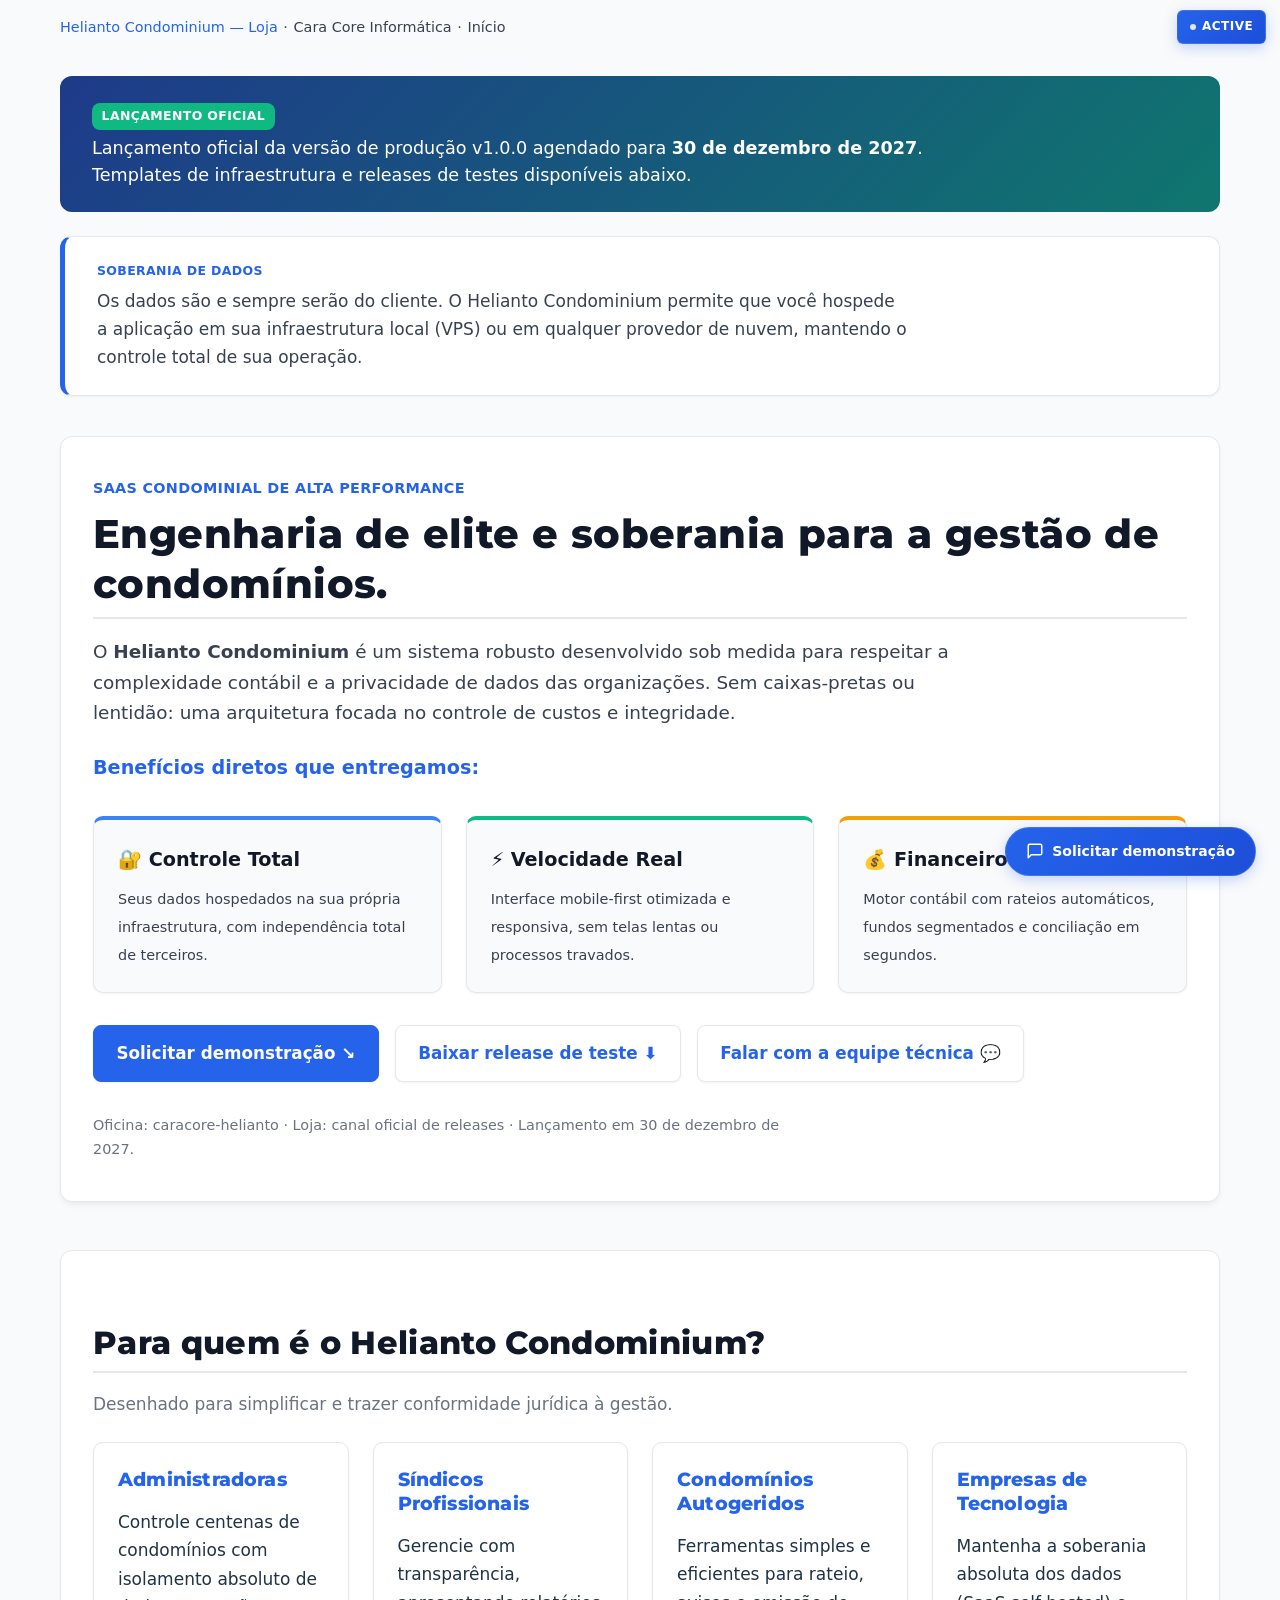
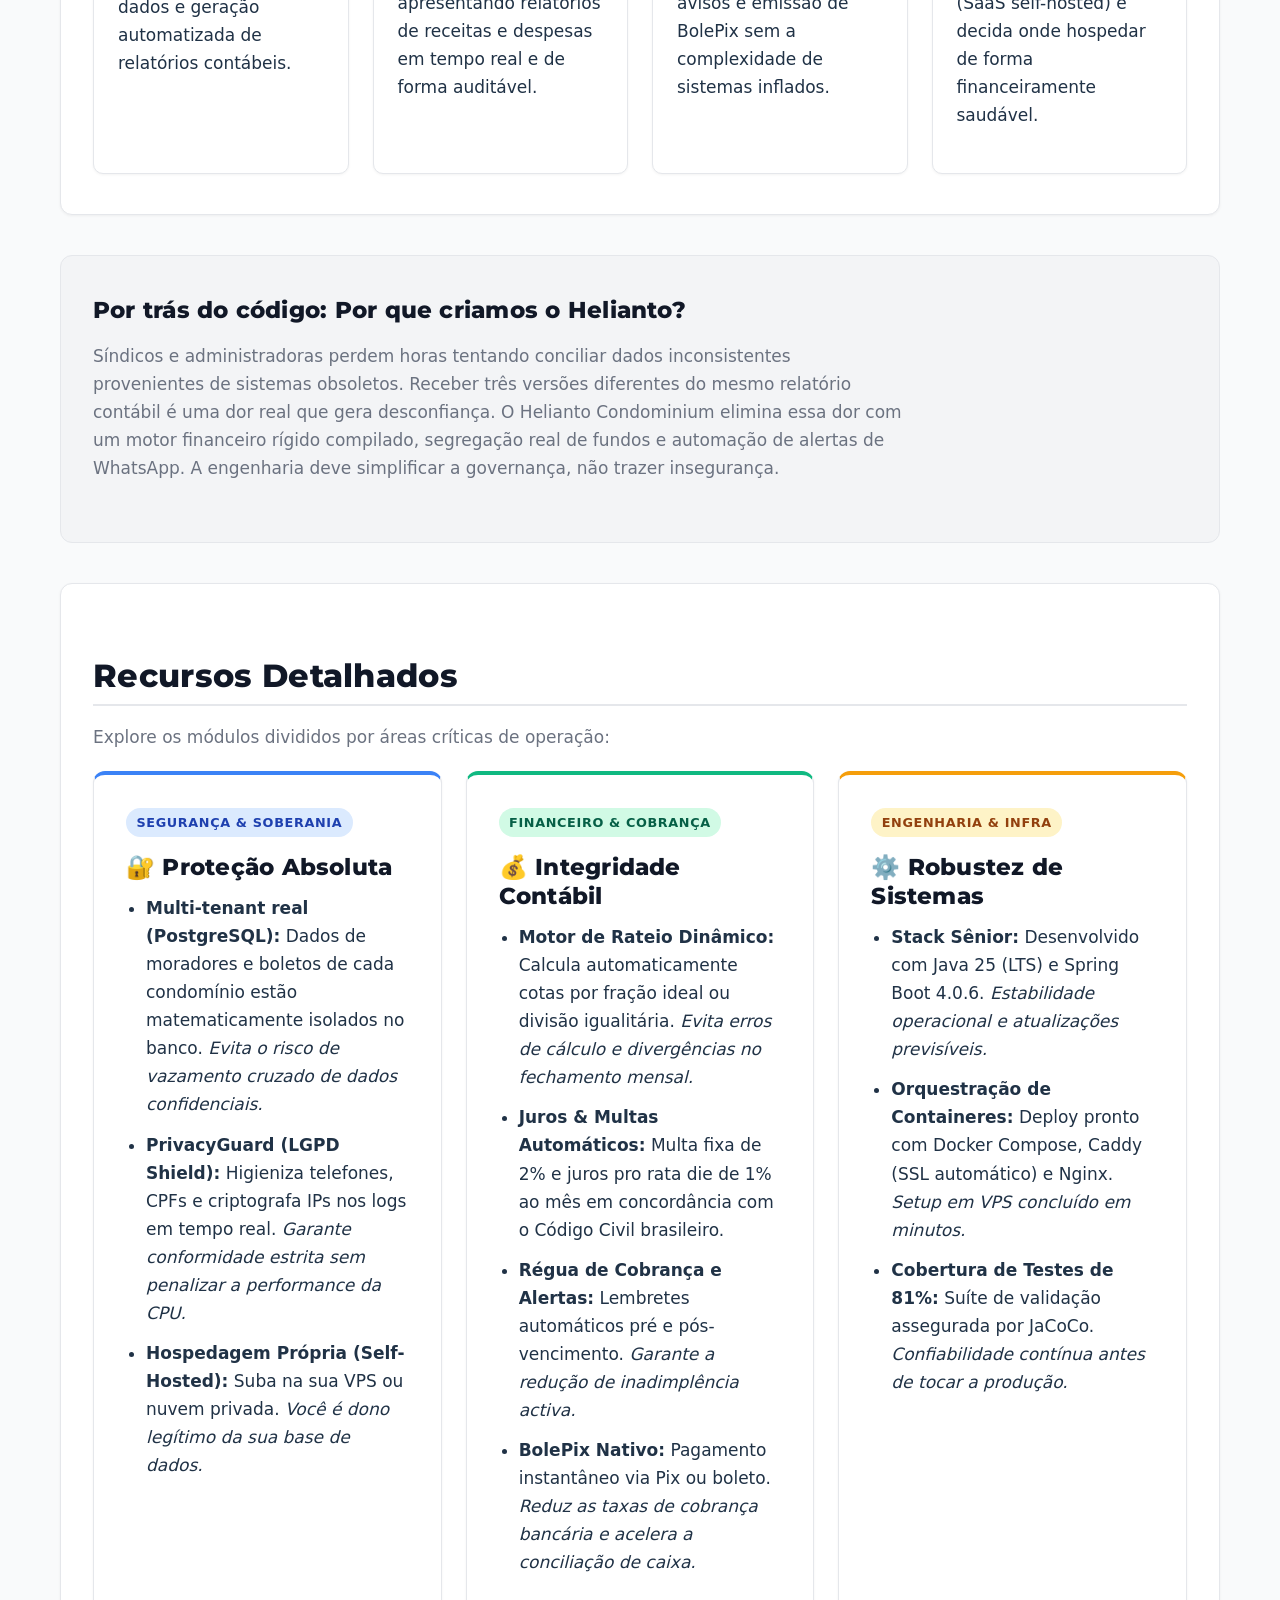
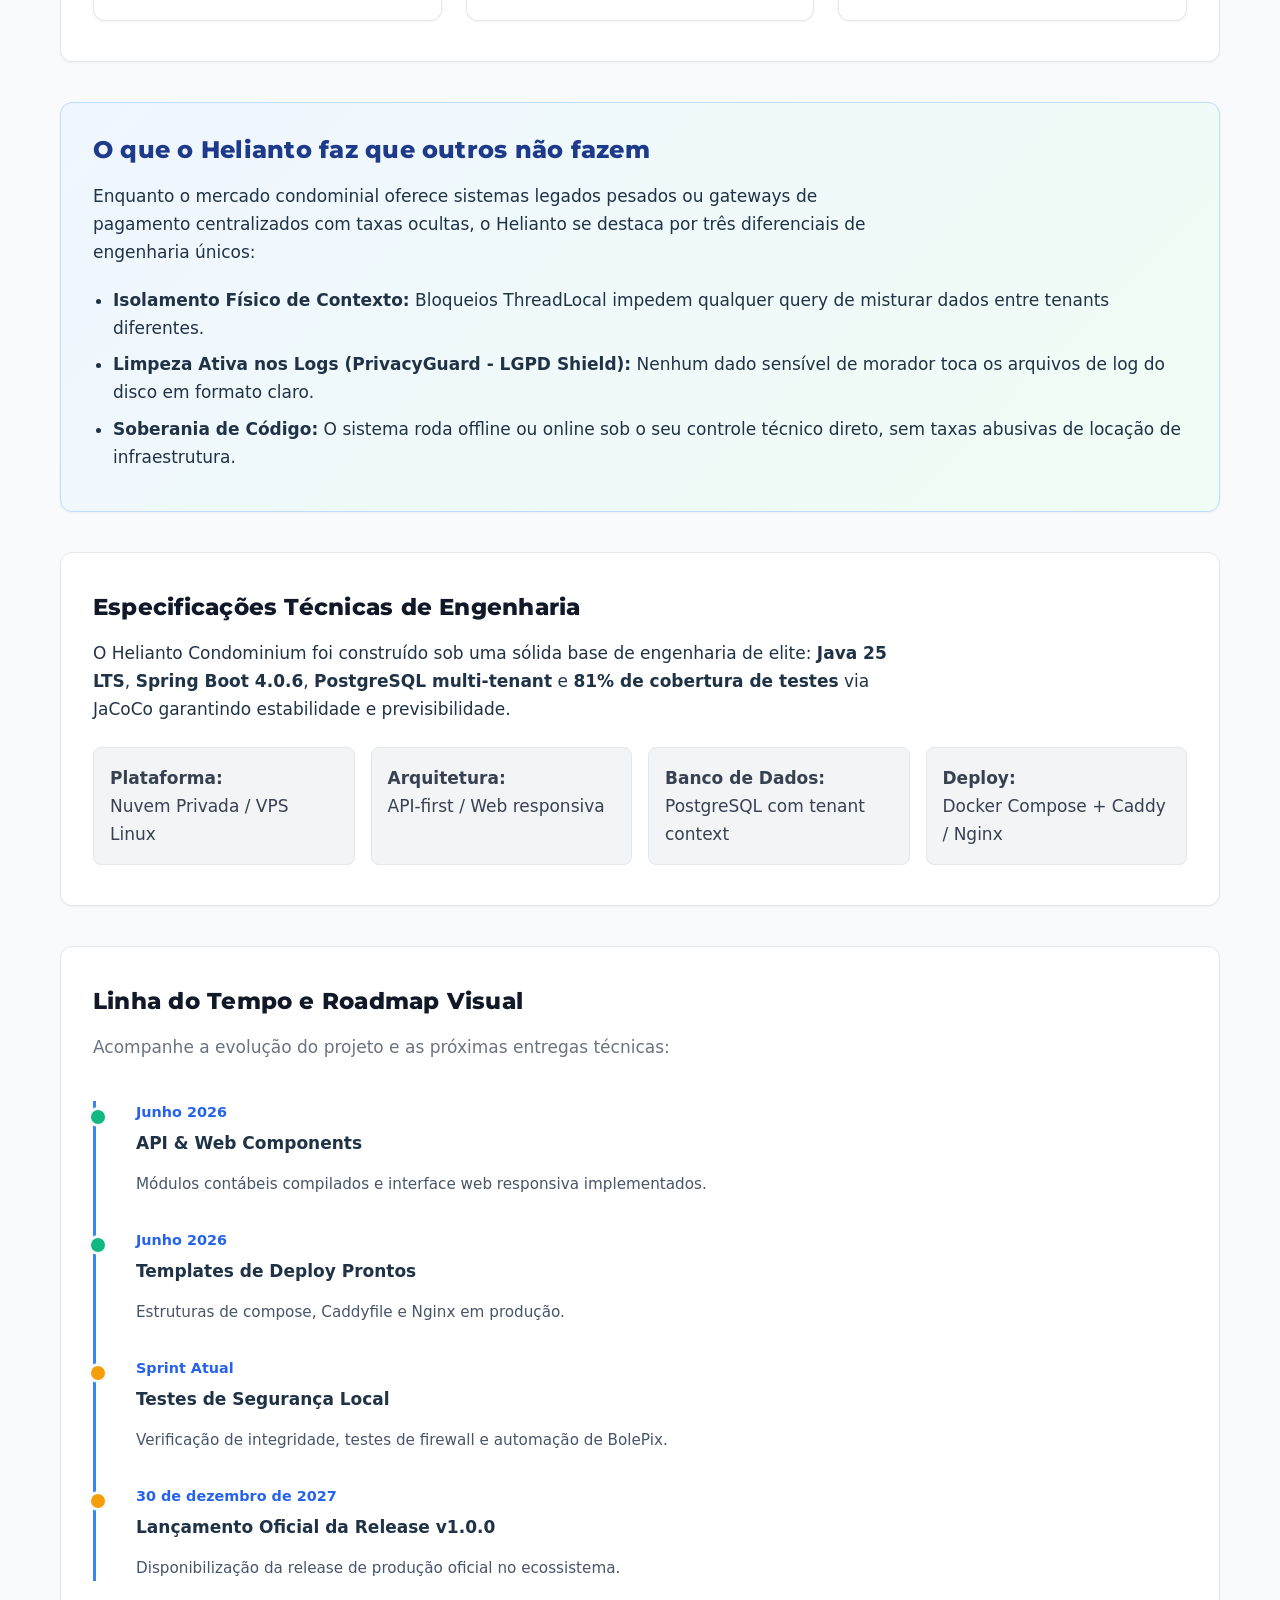
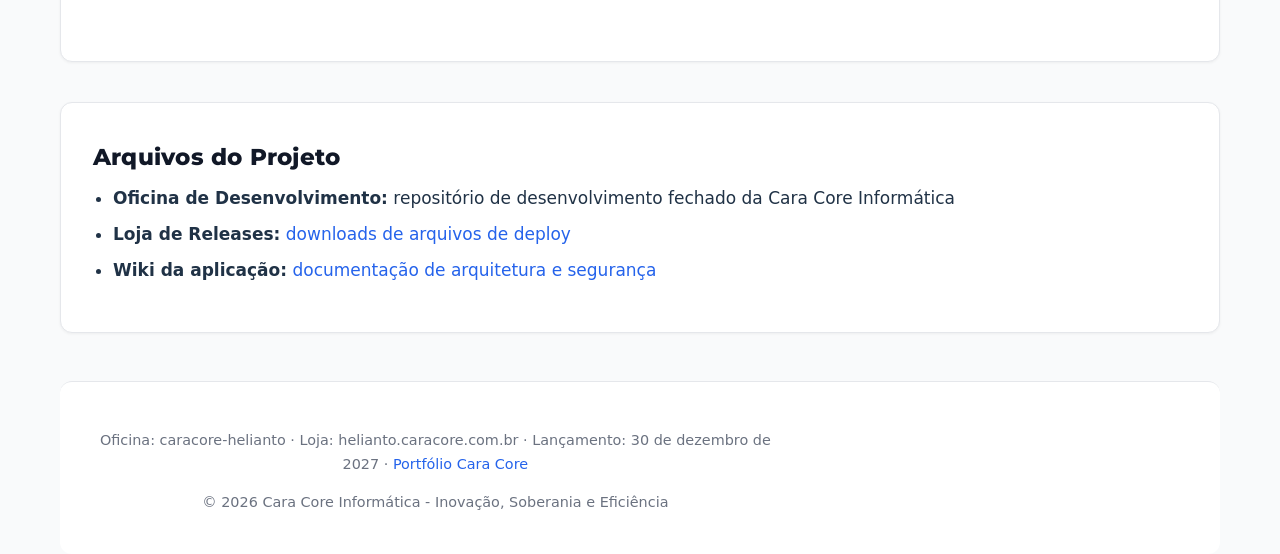
==== commit ed164483: "fix: update links to the new store URL across documentation" ====
--- a/docs/index.html
+++ b/docs/index.html
@@ -212,7 +212,7 @@
         </section>
 
         <footer class="cso-footer">
-            <p>Oficina: caracore-helianto · Loja: chmulato.github.io/caracore-helianto-releases · Lançamento: 30 de dezembro de 2027 · <a href="https://www.caracore.com.br/portfolio.html#caracore-helianto" rel="noopener">Portfólio Cara Core</a></p>
+            <p>Oficina: caracore-helianto · Loja: helianto.caracore.com.br · Lançamento: 30 de dezembro de 2027 · <a href="https://www.caracore.com.br/portfolio.html#caracore-helianto" rel="noopener">Portfólio Cara Core</a></p>
             <p>&copy; 2026 Cara Core Informática - Inovação, Soberania e Eficiência</p>
         </footer>
     </div>
@@ -231,3 +231,4 @@
     </div>
 </body>
 </html>
+
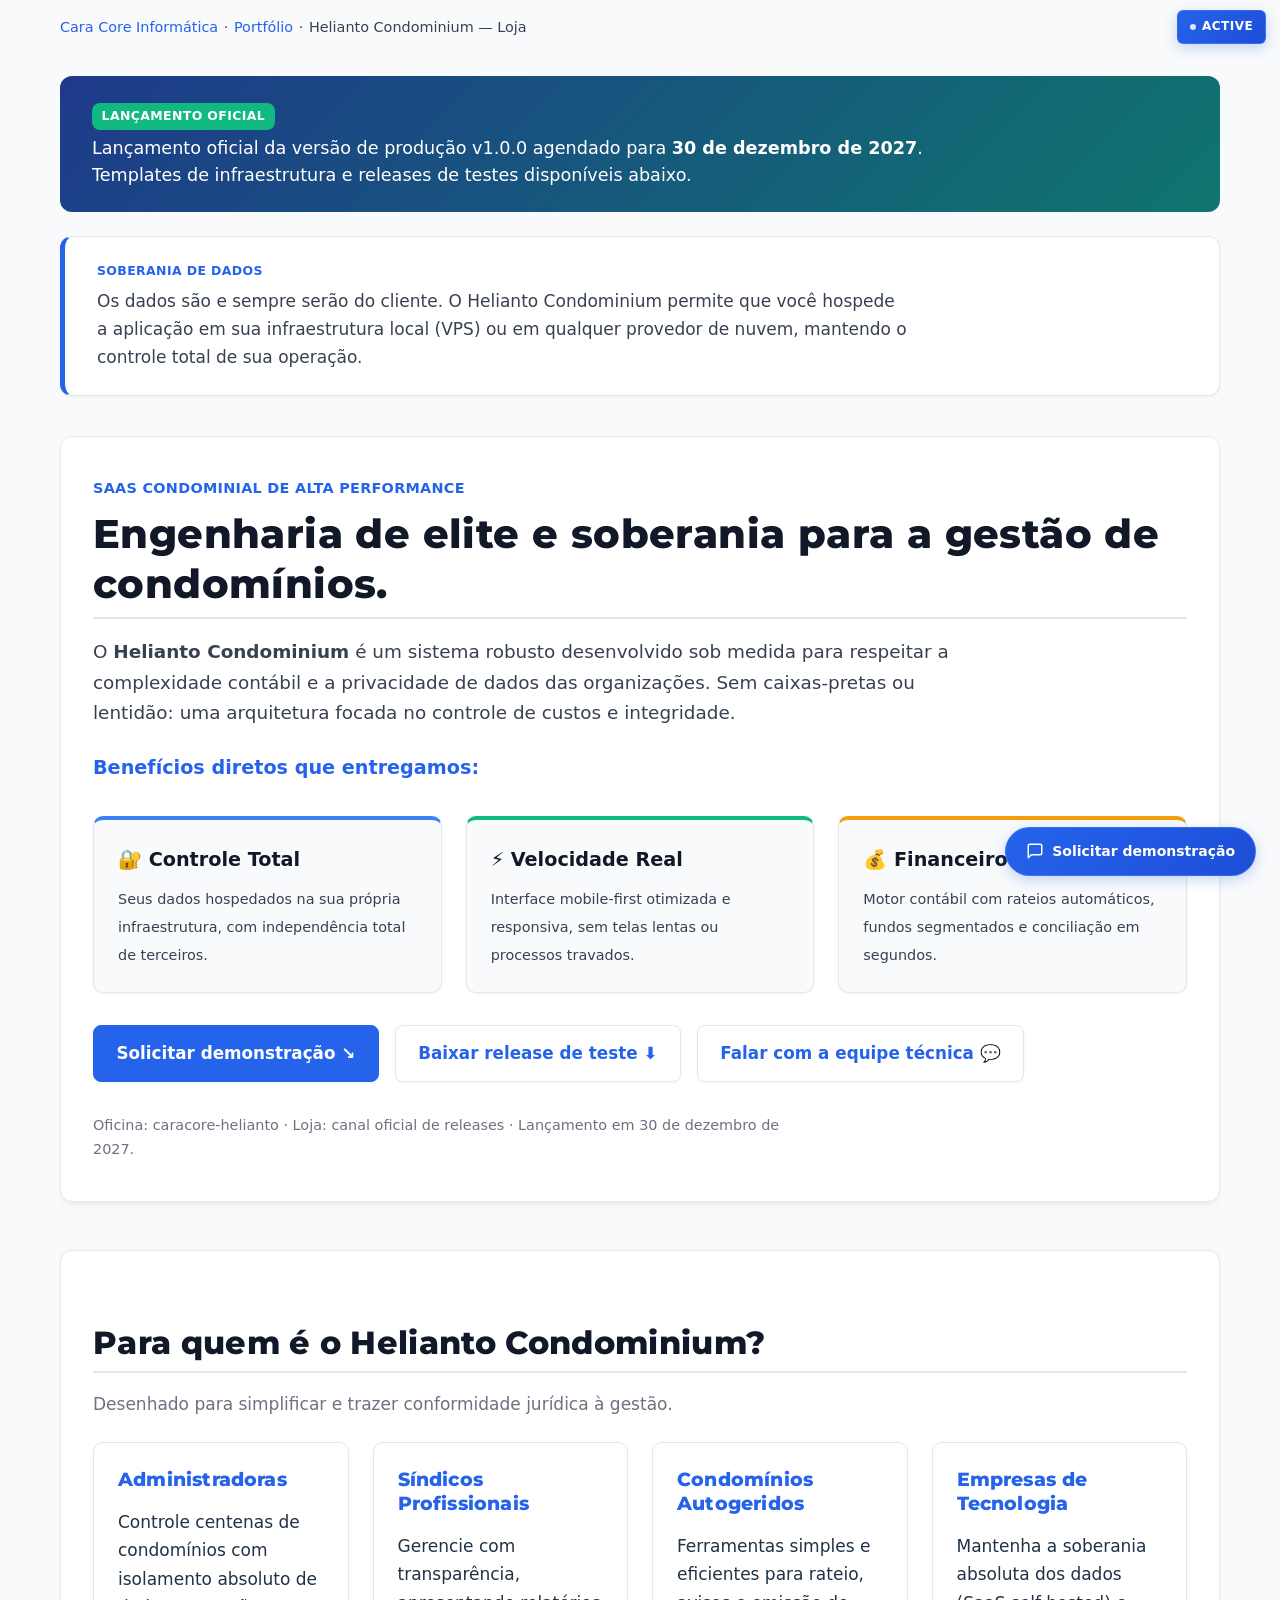
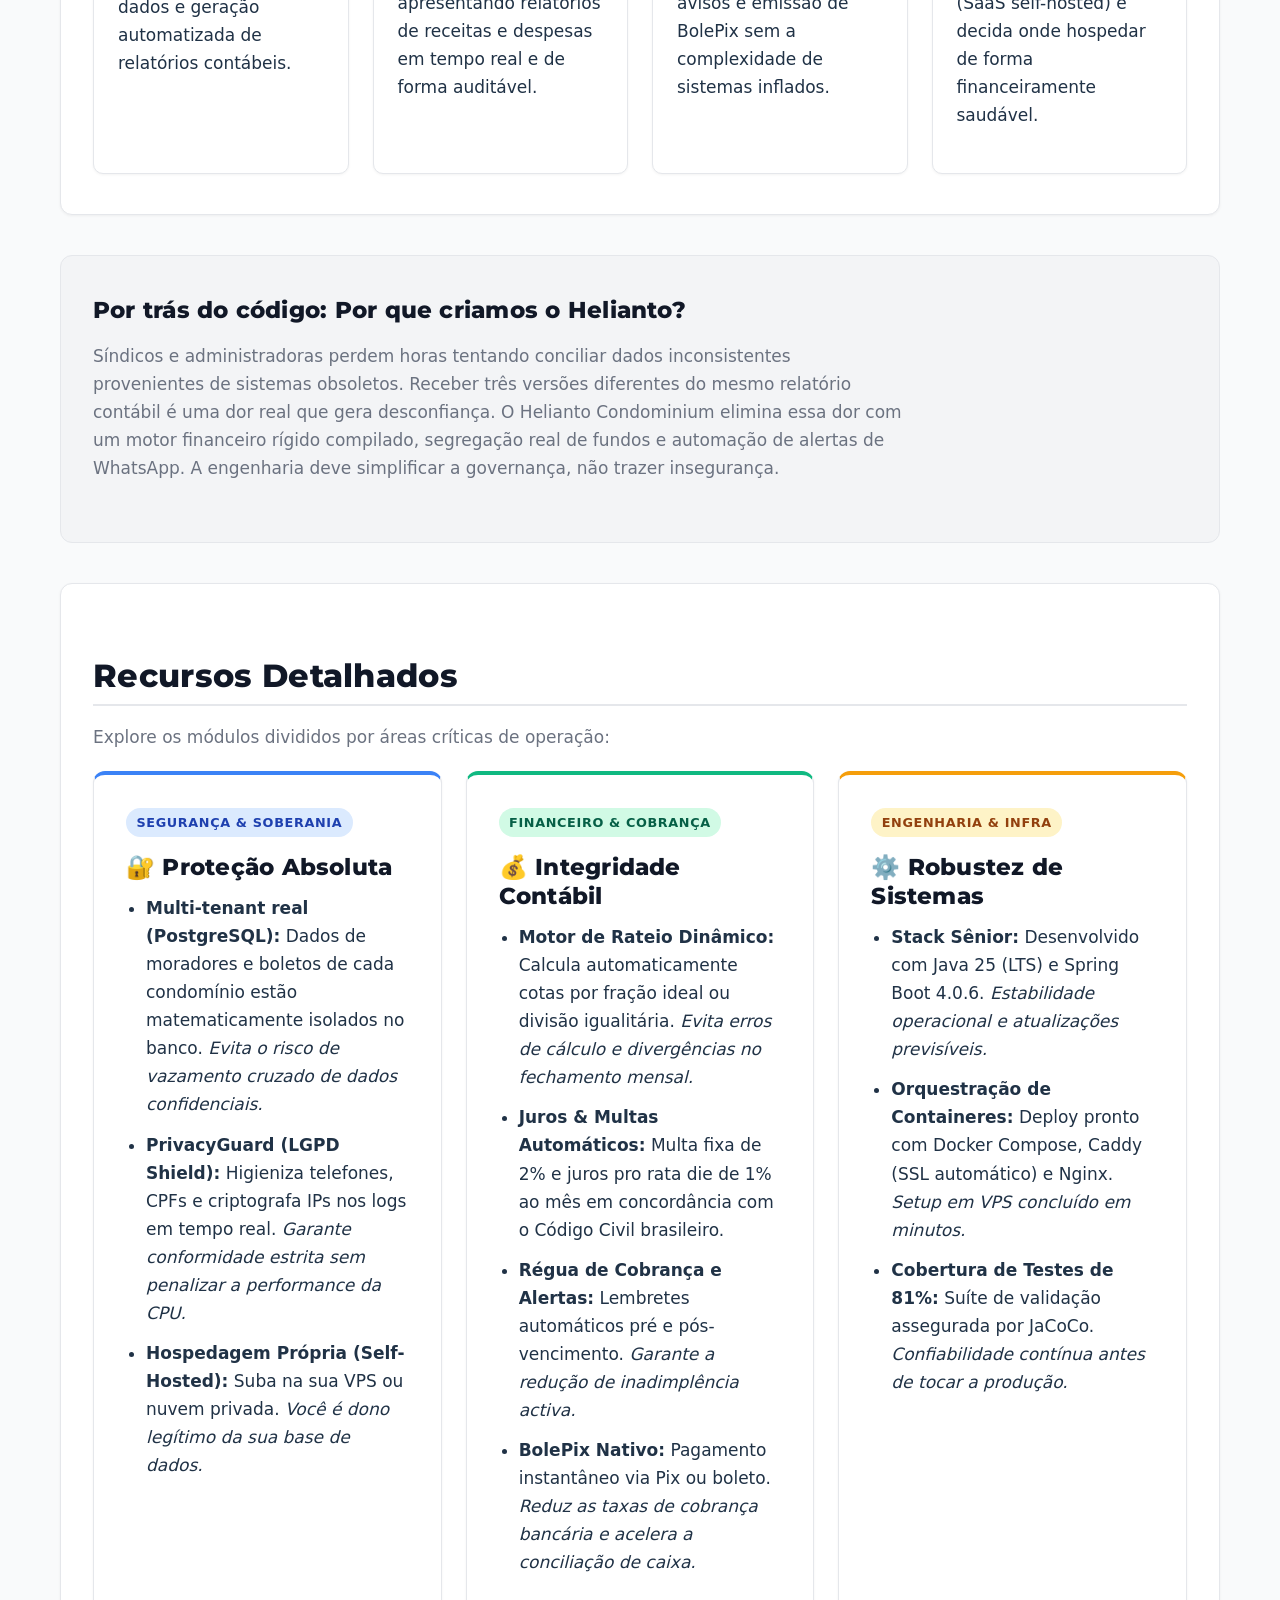
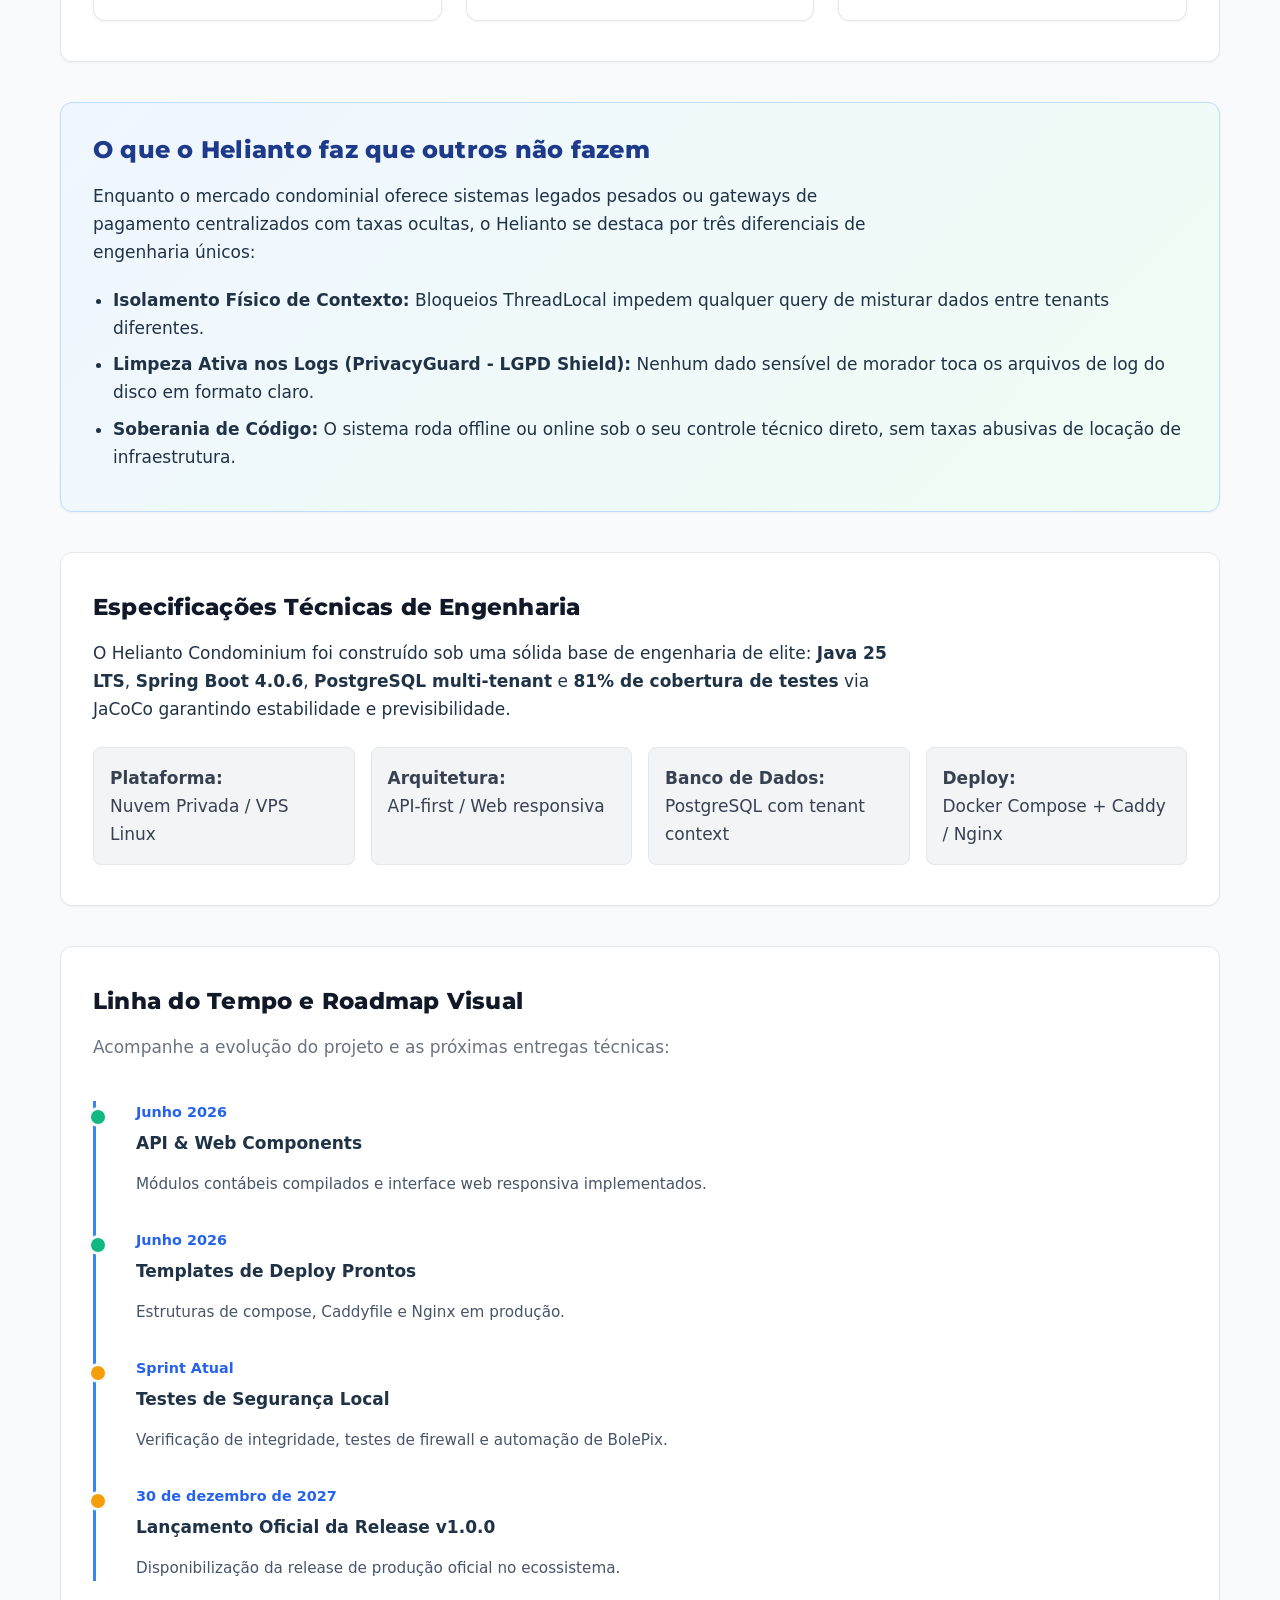
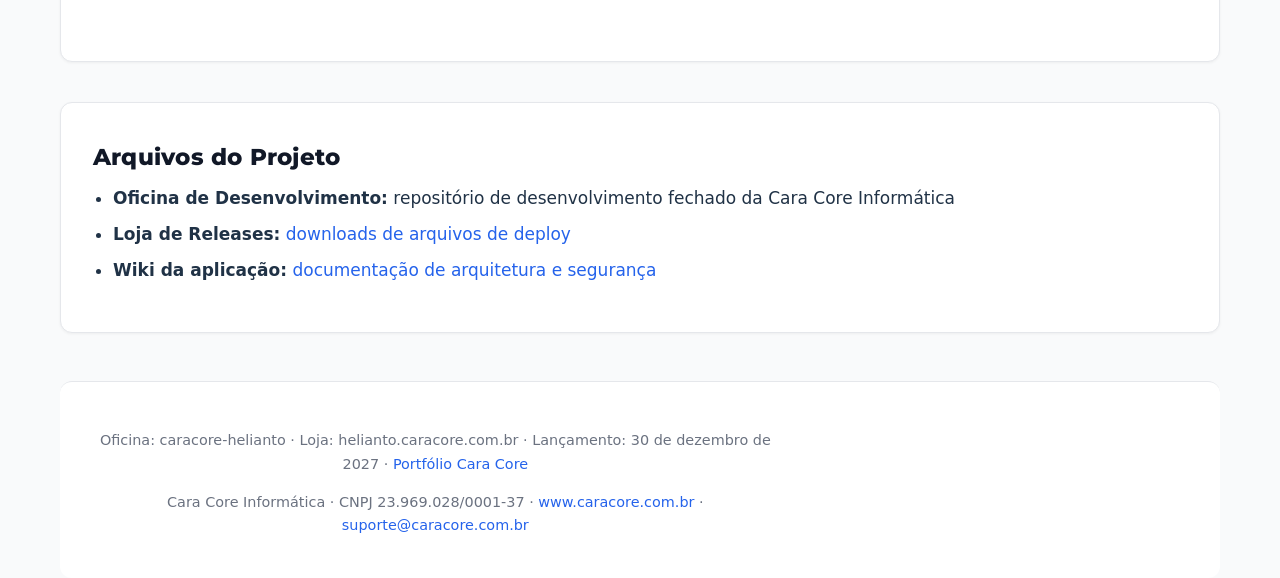
==== commit 7fc50998: "style: atualiza rótulo de versão de teste para loja oficial em páginas de feedback e download" ====
--- a/docs/index.html
+++ b/docs/index.html
@@ -15,11 +15,11 @@
 <body class="cc-i-page">
     <div class="wrapper">
         <nav class="breadcrumb" aria-label="Navegação">
-            <a href="index.html">Helianto Condominium — Loja</a>
+            <a href="https://www.caracore.com.br/">Cara Core Informática</a>
             <span> · </span>
-            <span>Cara Core Informática</span>
+            <a href="https://www.caracore.com.br/portfolio.html#caracore-helianto" rel="noopener">Portfólio</a>
             <span> · </span>
-            <span>Início</span>
+            <span>Helianto Condominium — Loja</span>
         </nav>
 
         <section class="cso-launch-banner cso-launch-banner--official" aria-label="Data de lançamento">
@@ -213,13 +213,13 @@
 
         <footer class="cso-footer">
             <p>Oficina: caracore-helianto · Loja: helianto.caracore.com.br · Lançamento: 30 de dezembro de 2027 · <a href="https://www.caracore.com.br/portfolio.html#caracore-helianto" rel="noopener">Portfólio Cara Core</a></p>
-            <p>&copy; 2026 Cara Core Informática - Inovação, Soberania e Eficiência</p>
+            <p class="footer-legal">Cara Core Informática · CNPJ 23.969.028/0001-37 · <a href="https://www.caracore.com.br/">www.caracore.com.br</a> · <a href="mailto:suporte@caracore.com.br">suporte@caracore.com.br</a></p>
         </footer>
     </div>
 
     <script src="assets/js/main.js?v=20260404-2"></script>
     <div class="evo-beta-wrap" aria-hidden="true">
-        <span class="evo-beta-badge" title="Versão de teste oficial">Active
+        <span class="evo-beta-badge" title="Loja oficial">Active
             <span class="evo-beta-tooltip">Esta é a loja oficial de releases e guias de infraestrutura do Helianto Condominium.</span>
         </span>
     </div>
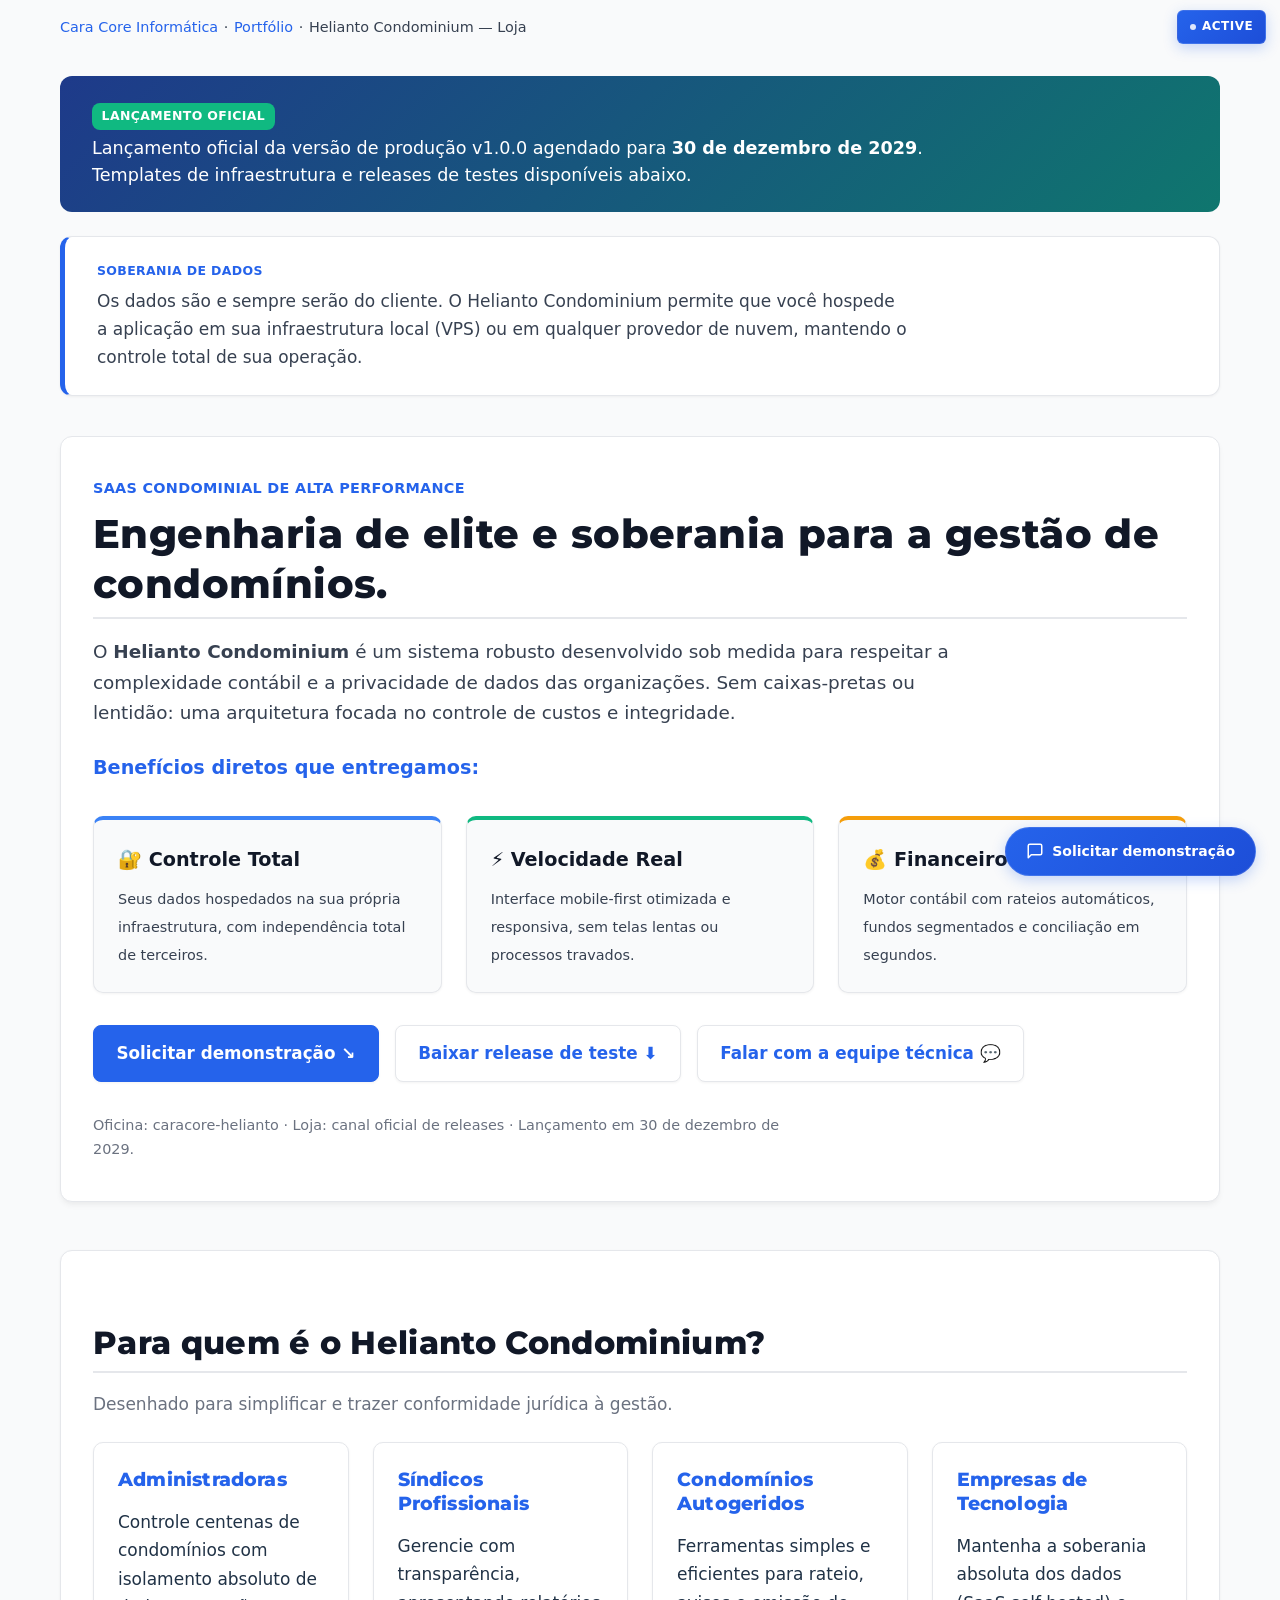
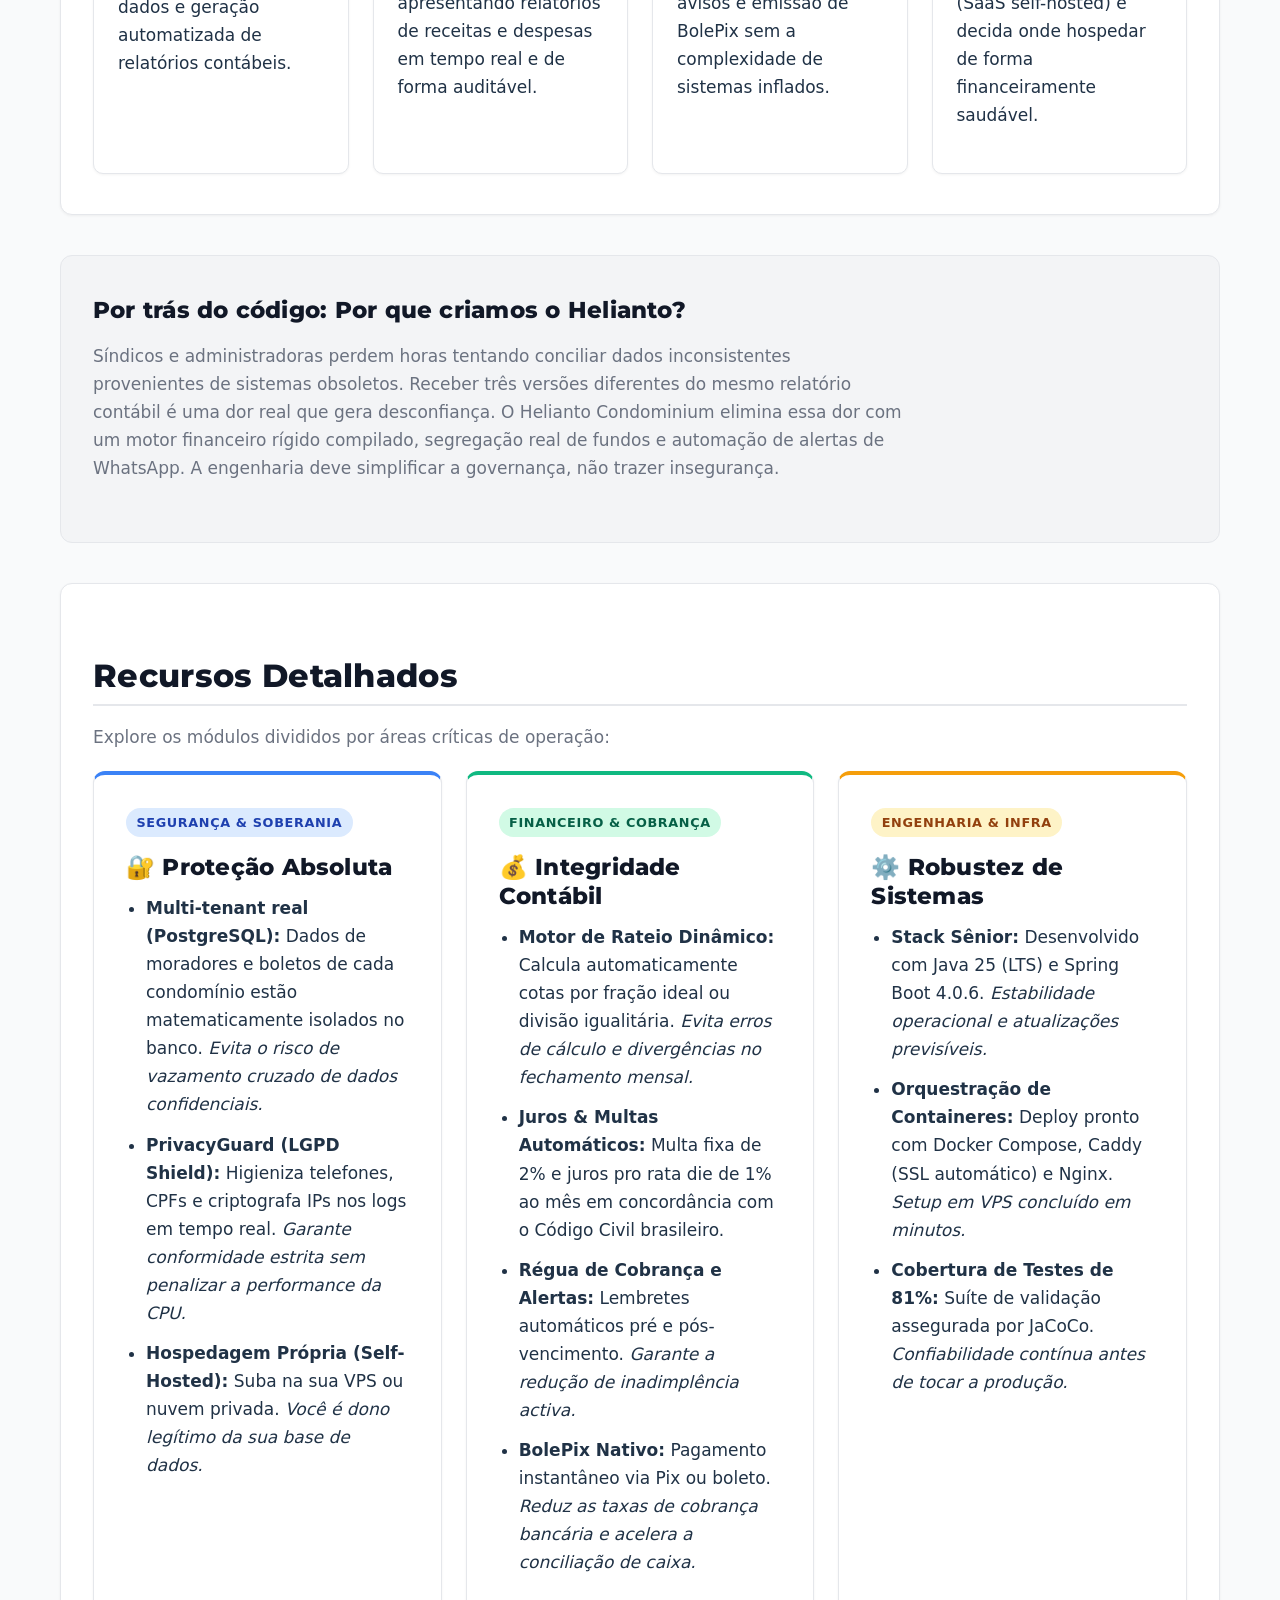
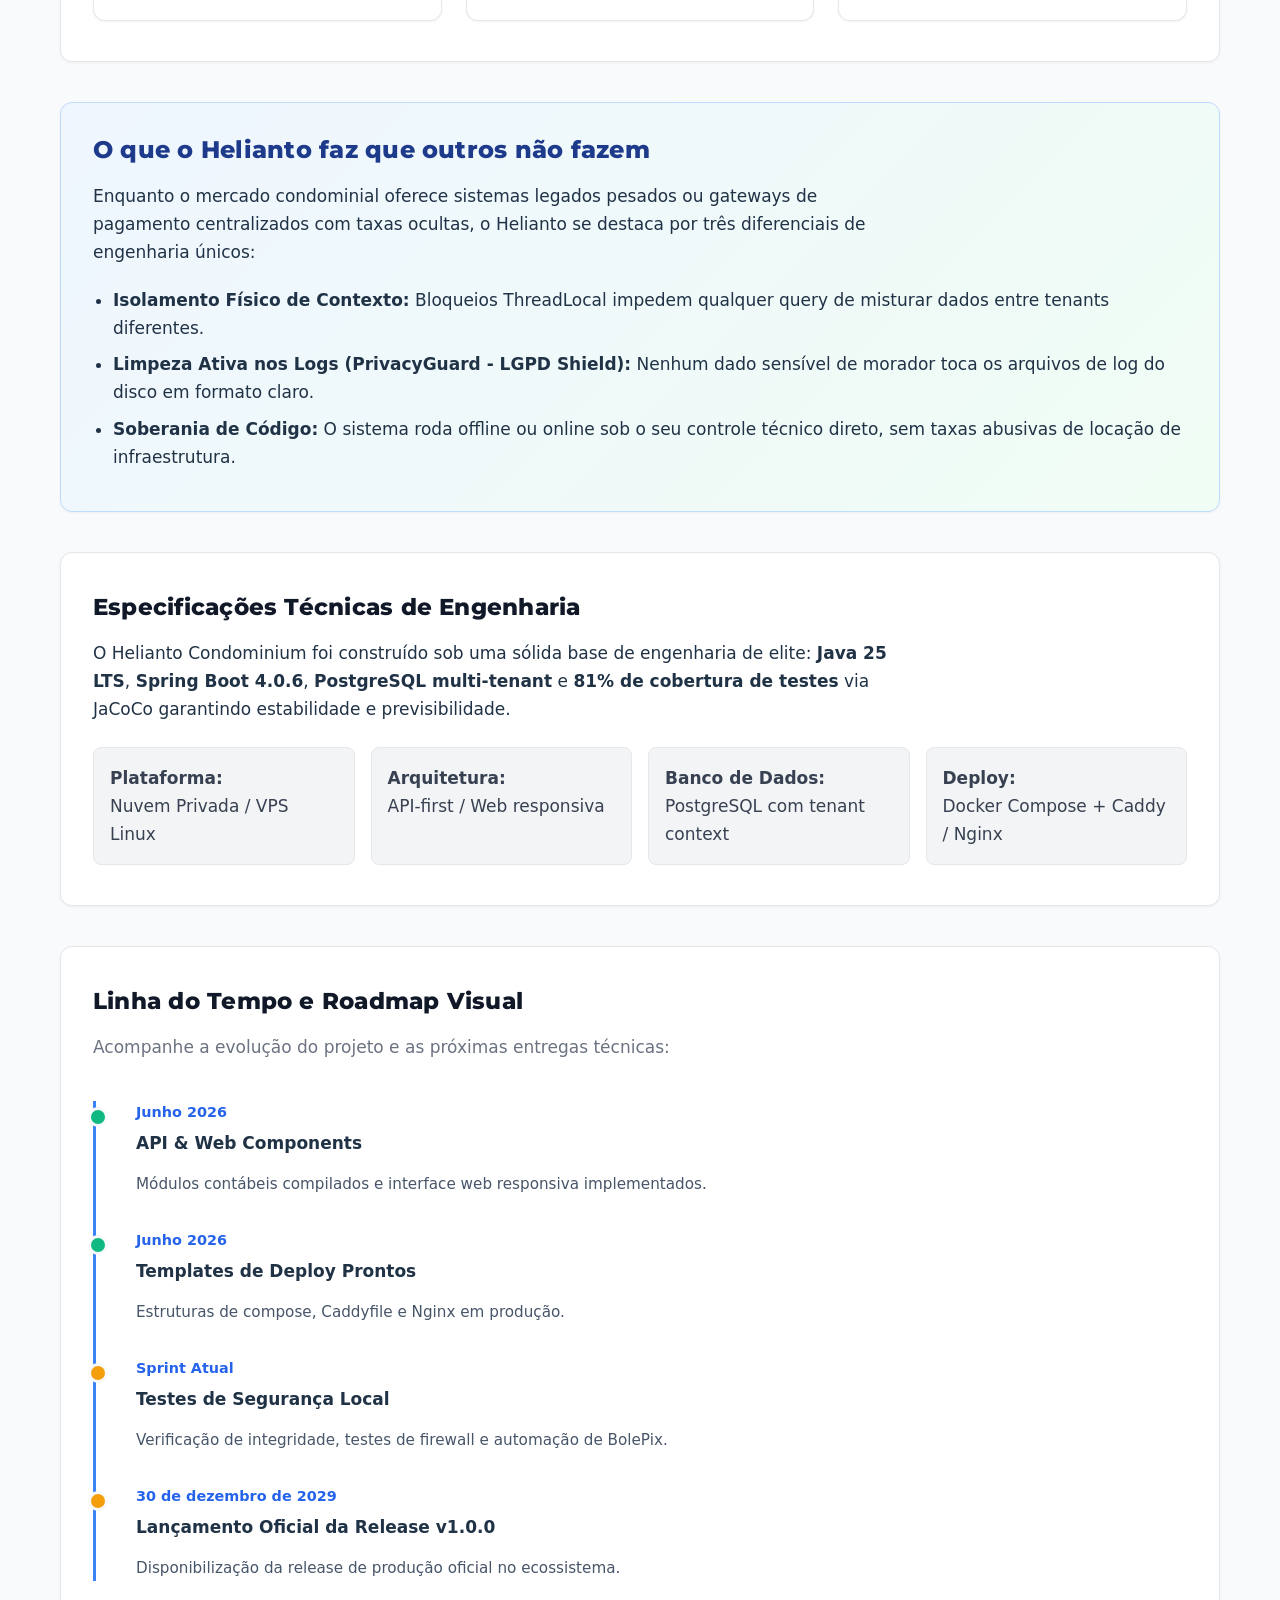
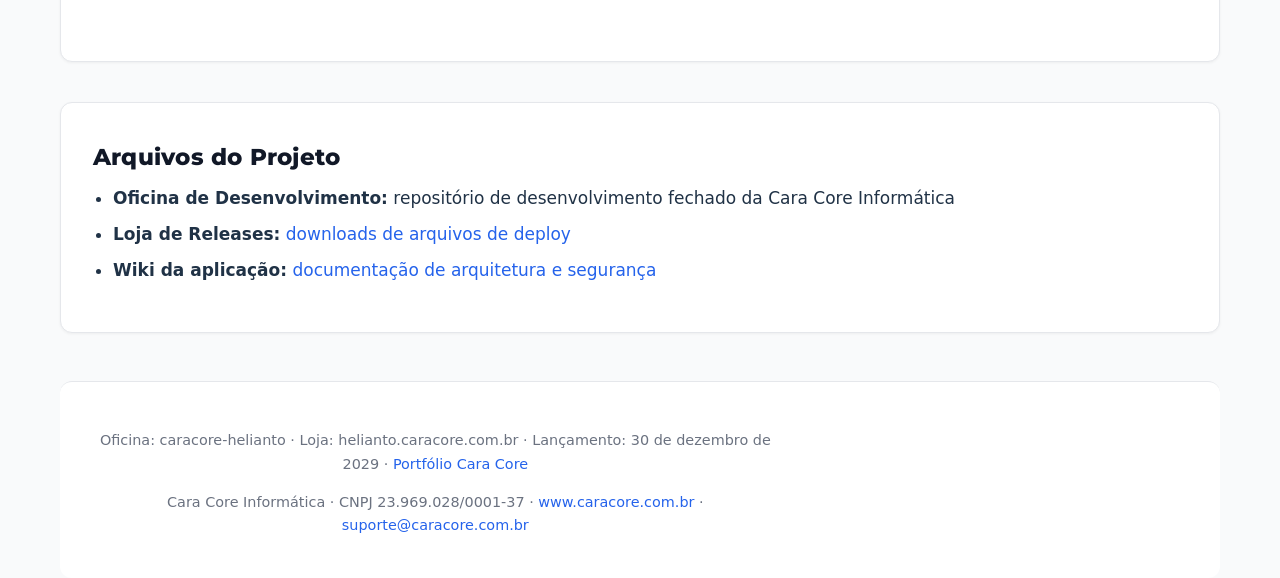
==== commit 80add3b0: "docs: lançamento público do Helianto em 30/12/2029 Ajusta vitrine, countdown e rodapés: GA deixa 202" ====
--- a/docs/index.html
+++ b/docs/index.html
@@ -24,7 +24,7 @@
 
         <section class="cso-launch-banner cso-launch-banner--official" aria-label="Data de lançamento">
             <p class="cso-launch-label">Lançamento oficial</p>
-            <p class="cso-launch-date">Lançamento oficial da versão de produção v1.0.0 agendado para <strong>30 de dezembro de 2027</strong>. Templates de infraestrutura e releases de testes disponíveis abaixo.</p>
+            <p class="cso-launch-date">Lançamento oficial da versão de produção v1.0.0 agendado para <strong>30 de dezembro de 2029</strong>. Templates de infraestrutura e releases de testes disponíveis abaixo.</p>
         </section>
 
         <section class="cso-launch-banner cso-launch-banner--sovereignty" aria-label="Política institucional">
@@ -58,7 +58,7 @@
                 <a href="download.html" class="cta-btn cta-btn-secondary">Baixar release de teste ⬇</a>
                 <a href="canal-feedback.html" class="cta-btn cta-btn-secondary">Falar com a equipe técnica 💬</a>
             </div>
-            <p class="tagline">Oficina: caracore-helianto · Loja: canal oficial de releases · Lançamento em 30 de dezembro de 2027.</p>
+            <p class="tagline">Oficina: caracore-helianto · Loja: canal oficial de releases · Lançamento em 30 de dezembro de 2029.</p>
         </section>
 
         <section class="section-block">
@@ -195,7 +195,7 @@
                     <p>Verificação de integridade, testes de firewall e automação de BolePix.</p>
                 </div>
                 <div class="timeline-item pending">
-                    <div class="timeline-date">30 de dezembro de 2027</div>
+                    <div class="timeline-date">30 de dezembro de 2029</div>
                     <strong>Lançamento Oficial da Release v1.0.0</strong>
                     <p>Disponibilização da release de produção oficial no ecossistema.</p>
                 </div>
@@ -207,17 +207,17 @@
             <ul class="content-list">
                 <li><strong>Oficina de Desenvolvimento:</strong> repositório de desenvolvimento fechado da Cara Core Informática</li>
                 <li><strong>Loja de Releases:</strong> <a href="download.html">downloads de arquivos de deploy</a></li>
-                <li><strong>Wiki da aplicação:</strong> <a href="wiki/index.html">documentação de arquitetura e segurança</a></li>
+                <li><strong>Wiki da aplicação:</strong> <a href="https://wiki.caracore.com.br/projeto-helianto.html">documentação de arquitetura e segurança</a></li>
             </ul>
         </section>
 
         <footer class="cso-footer">
-            <p>Oficina: caracore-helianto · Loja: helianto.caracore.com.br · Lançamento: 30 de dezembro de 2027 · <a href="https://www.caracore.com.br/portfolio.html#caracore-helianto" rel="noopener">Portfólio Cara Core</a></p>
+            <p>Oficina: caracore-helianto · Loja: helianto.caracore.com.br · Lançamento: 30 de dezembro de 2029 · <a href="https://www.caracore.com.br/portfolio.html#caracore-helianto" rel="noopener">Portfólio Cara Core</a></p>
             <p class="footer-legal">Cara Core Informática · CNPJ 23.969.028/0001-37 · <a href="https://www.caracore.com.br/">www.caracore.com.br</a> · <a href="mailto:suporte@caracore.com.br">suporte@caracore.com.br</a></p>
         </footer>
     </div>
 
-    <script src="assets/js/main.js?v=20260404-2"></script>
+    <script src="assets/js/main.js?v=20260909-helianto-2029"></script>
     <div class="evo-beta-wrap" aria-hidden="true">
         <span class="evo-beta-badge" title="Loja oficial">Active
             <span class="evo-beta-tooltip">Esta é a loja oficial de releases e guias de infraestrutura do Helianto Condominium.</span>
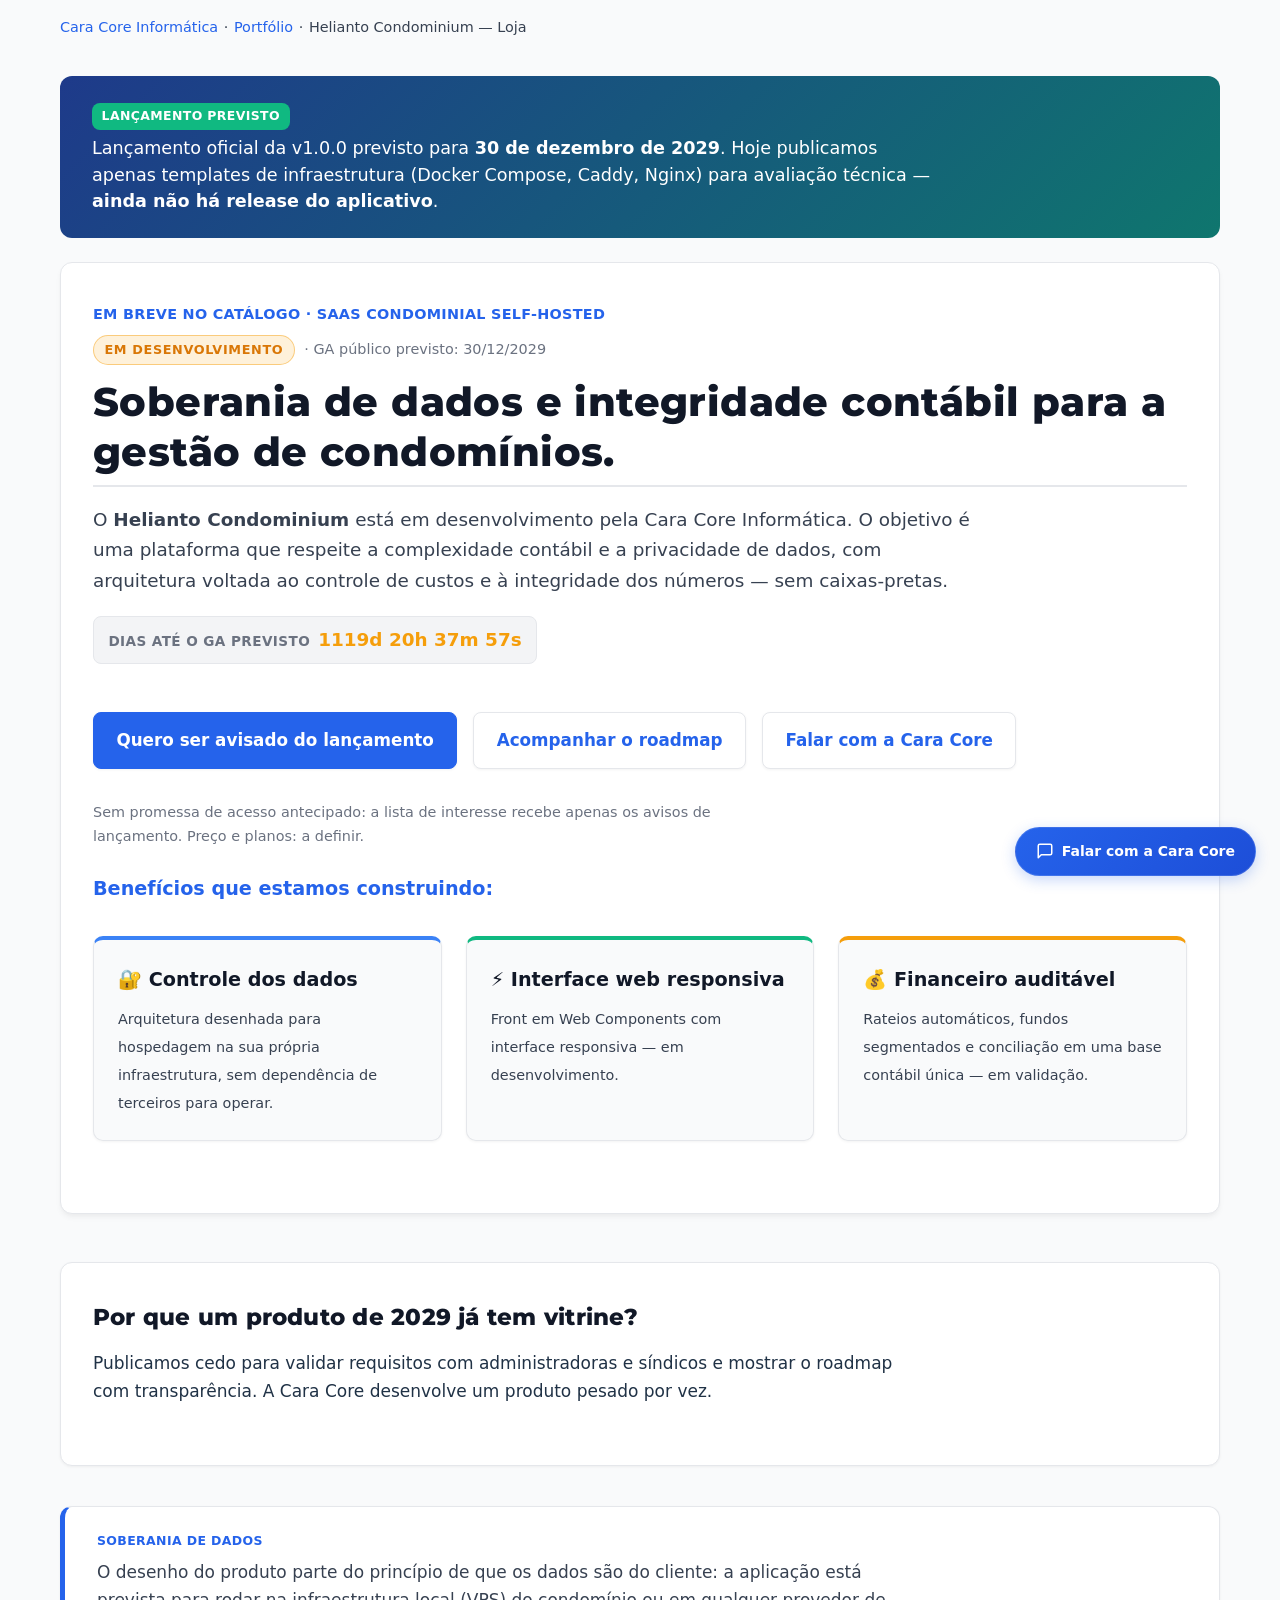
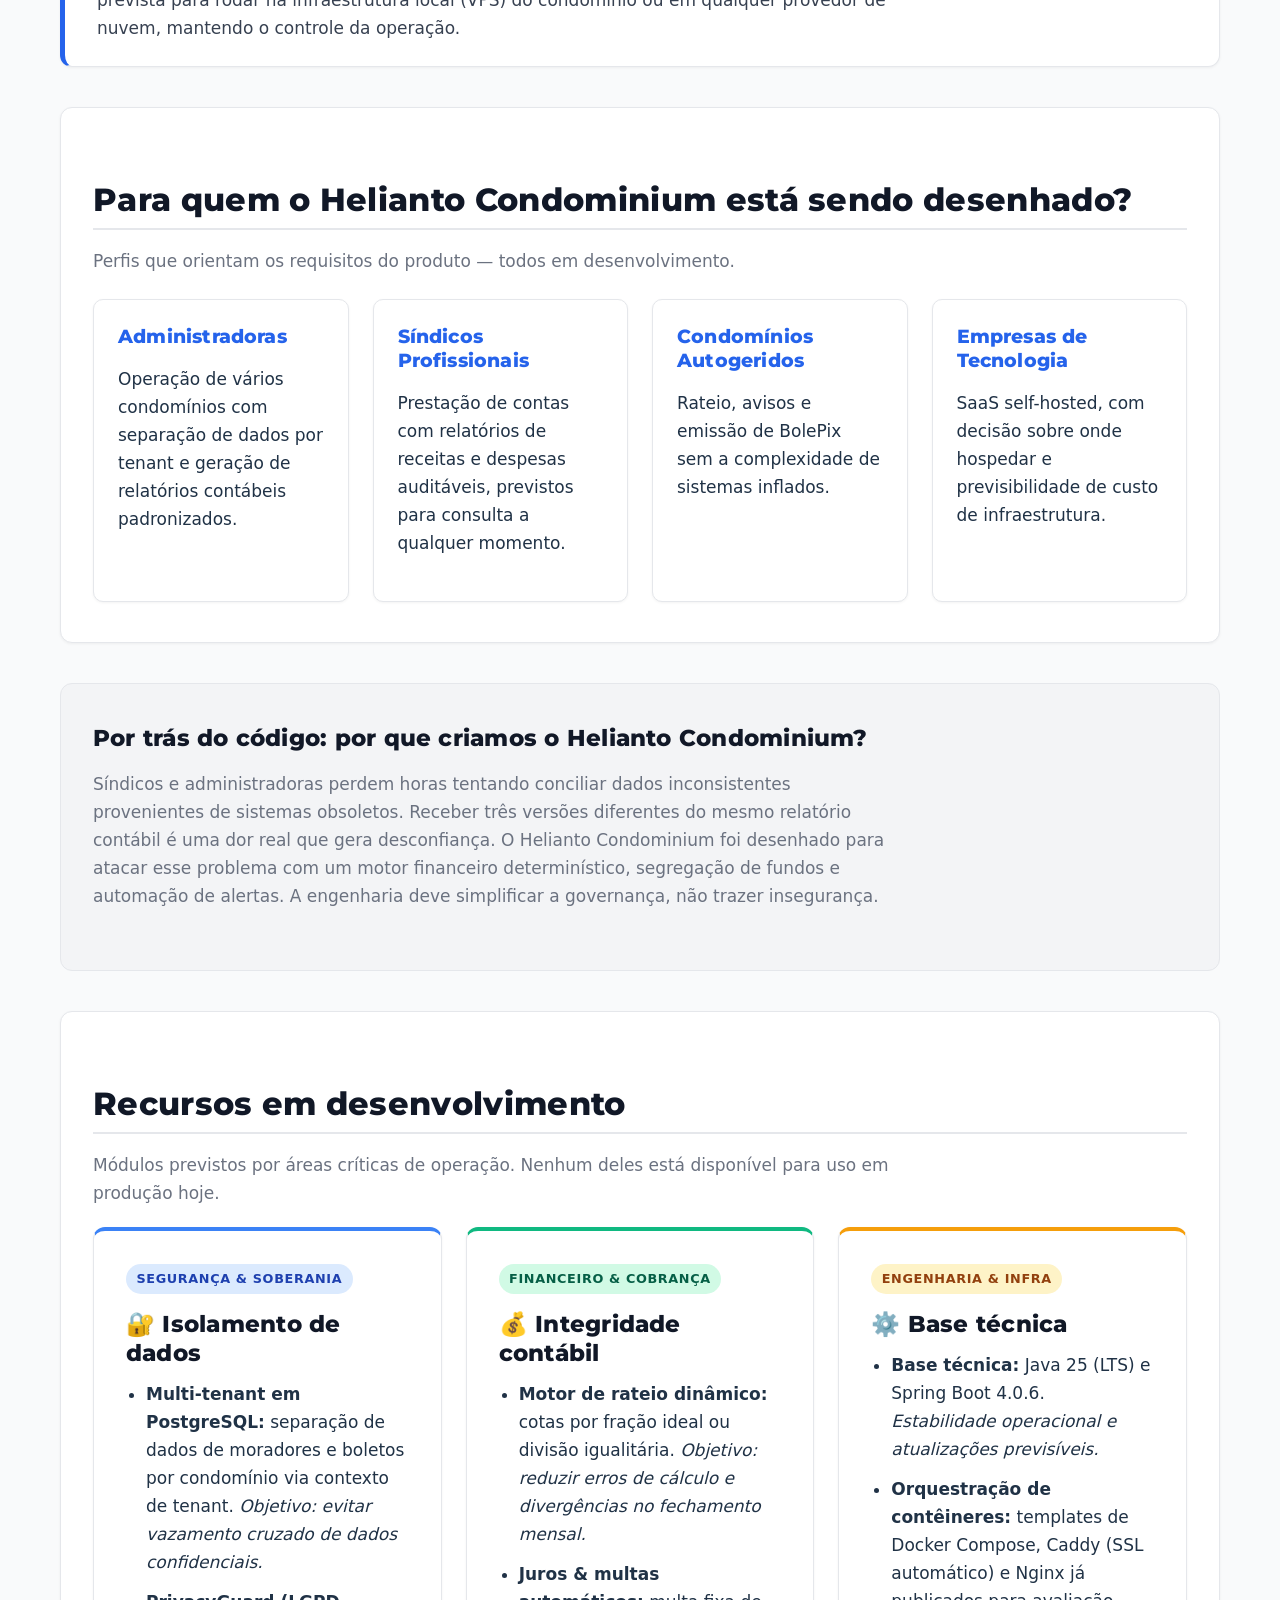
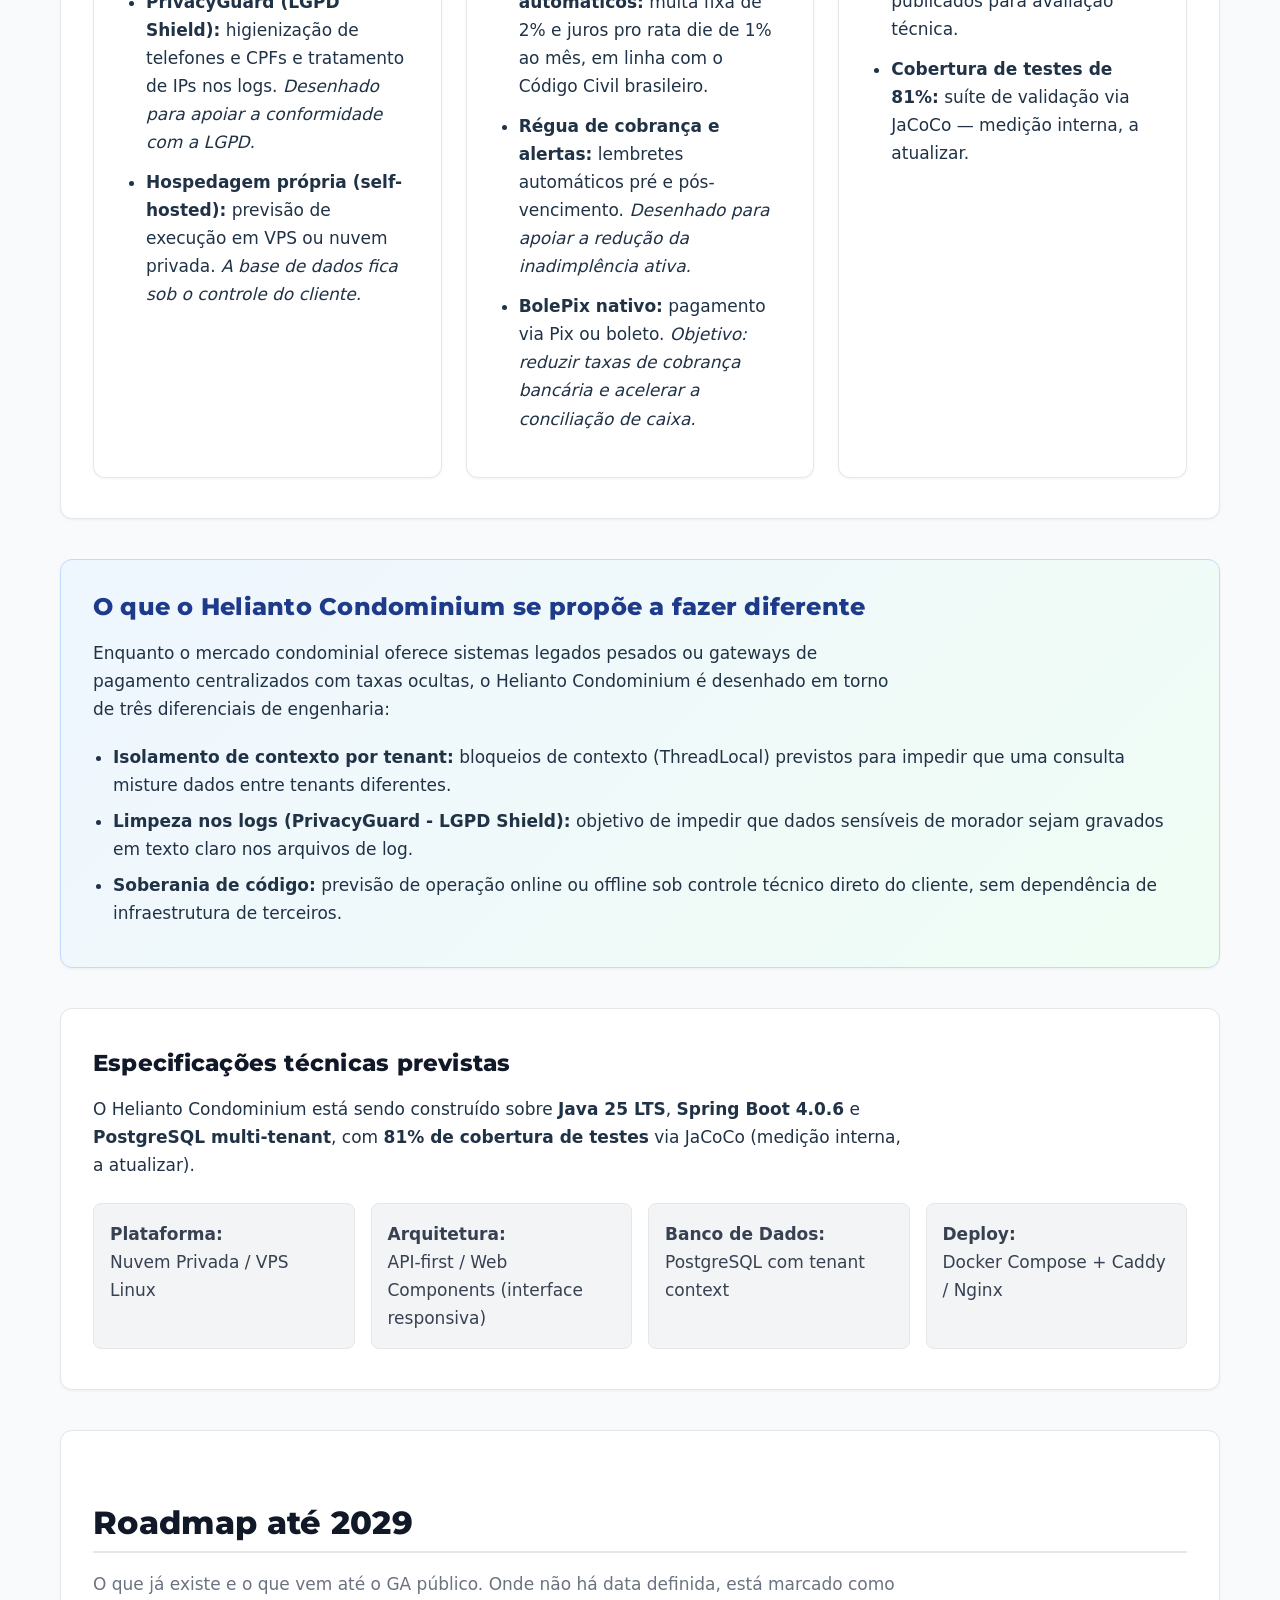
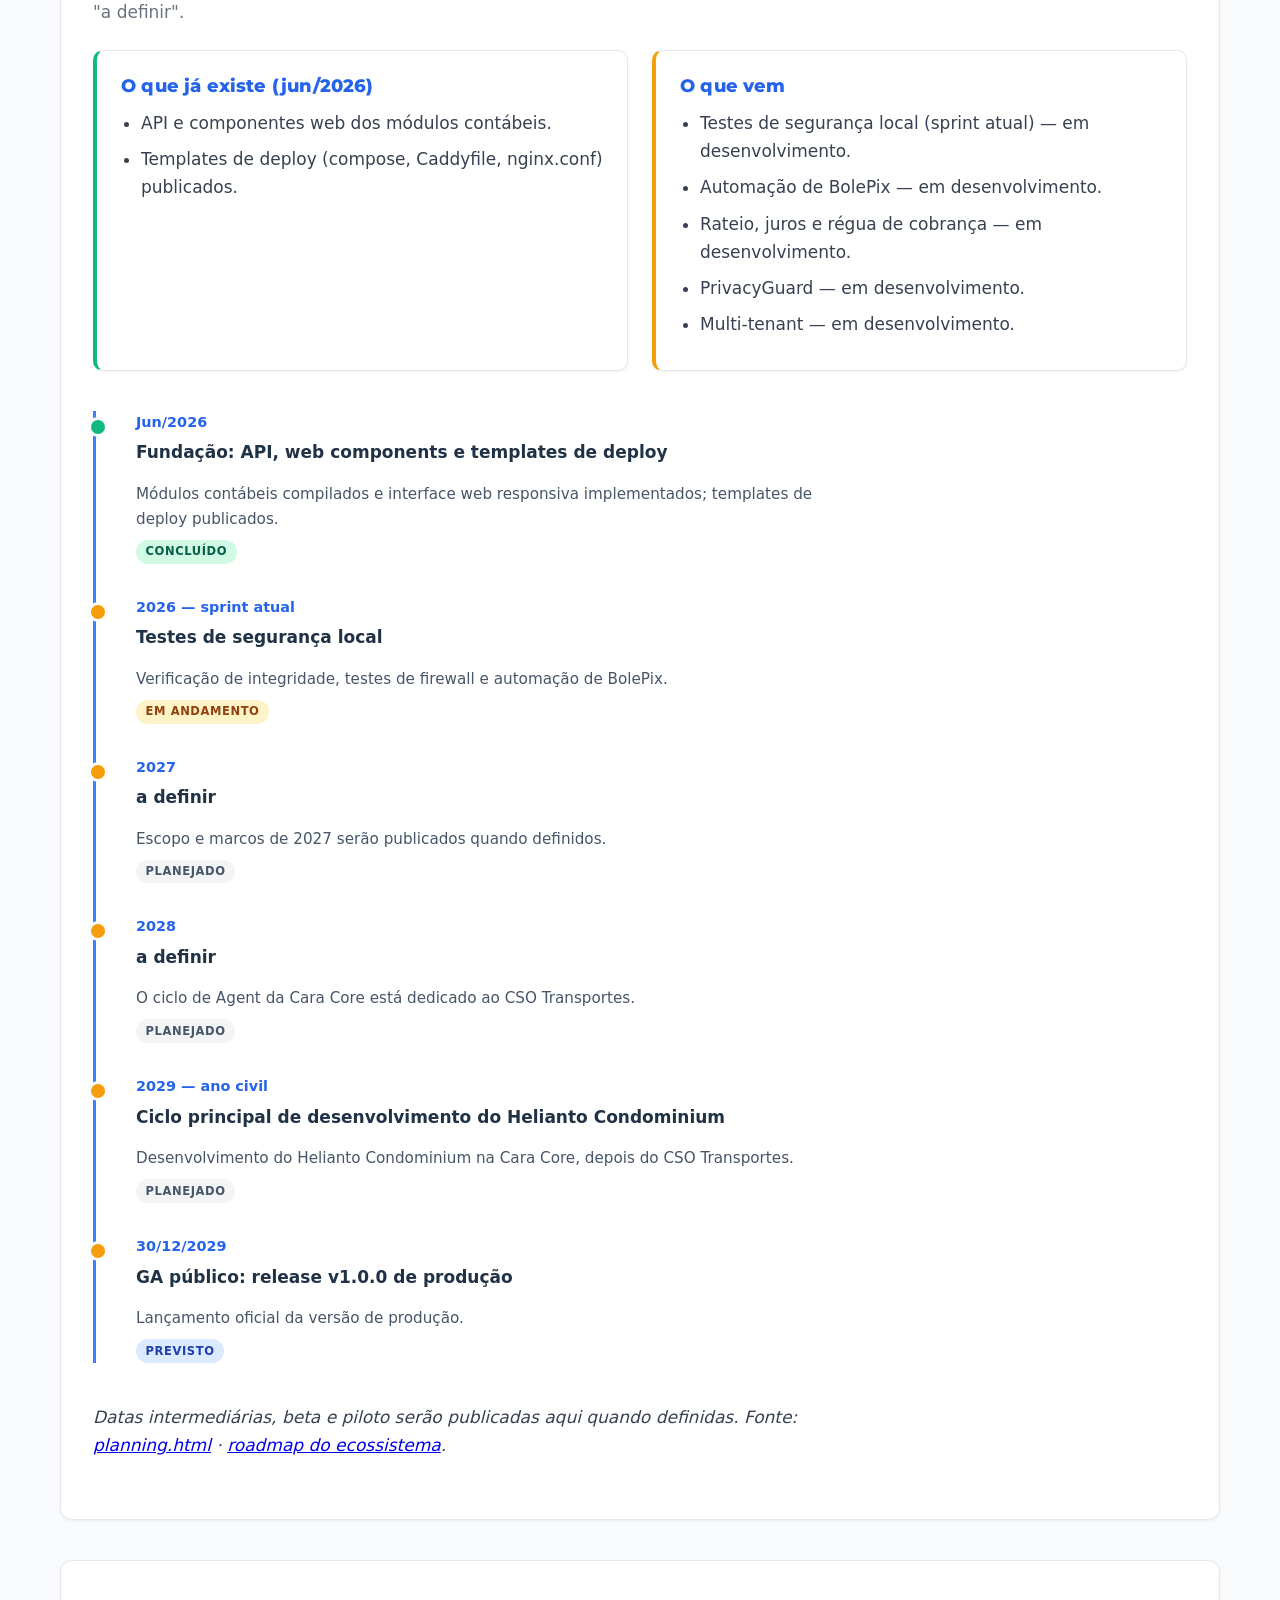
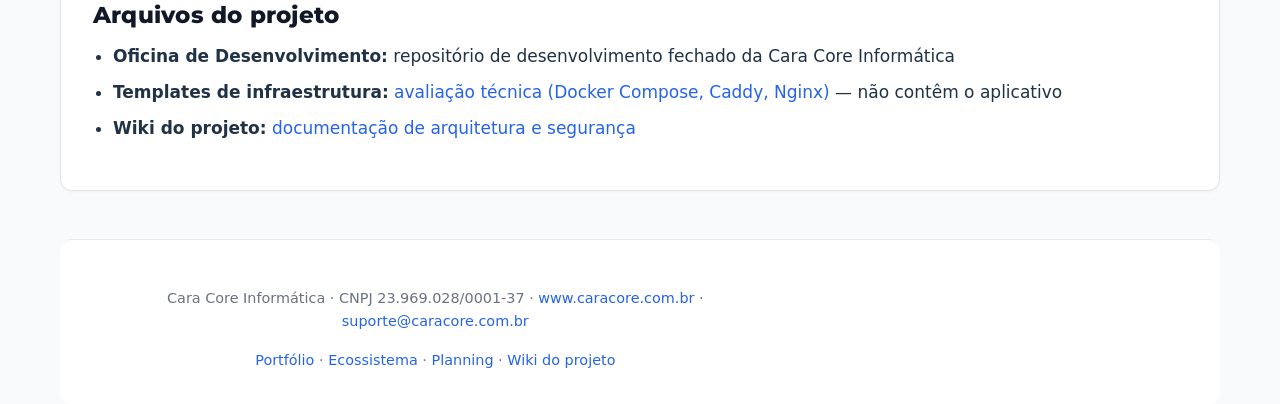
==== commit 0f01612c: "docs: alinhar vitrine e manual ao status real do produto - Vitrine: selo "em desenvolvimento · GA 30" ====
--- a/docs/index.html
+++ b/docs/index.html
@@ -3,14 +3,38 @@
 <head>
     <meta charset="UTF-8">
     <meta name="viewport" content="width=device-width, initial-scale=1.0">
-    <title>Helianto Condominium — Vitrine de Lançamento e Releases | Cara Core Informática</title>
-    <meta name="description" content="O Helianto Condominium é um sistema completo para administração condominial com soberania de dados e motor financeiro auditável.">
+    <title>Helianto Condominium — em desenvolvimento, lançamento 30/12/2029 | Cara Core Informática</title>
+    <meta name="description" content="Helianto Condominium é um sistema de gestão condominial em desenvolvimento pela Cara Core Informática, com GA público previsto para 30/12/2029. Hoje há apenas templates de infraestrutura para avaliação técnica.">
+    <link rel="canonical" href="https://helianto.caracore.com.br/">
+    <meta property="og:type" content="website">
+    <meta property="og:site_name" content="Cara Core Informática">
+    <meta property="og:title" content="Helianto Condominium — em desenvolvimento, lançamento 30/12/2029">
+    <meta property="og:description" content="Sistema de gestão condominial em desenvolvimento. GA público previsto para 30/12/2029. Hoje: apenas templates de infraestrutura para avaliação técnica.">
+    <meta property="og:url" content="https://helianto.caracore.com.br/">
     <link rel="icon" href="favicon.ico" type="image/x-icon">
     <link rel="stylesheet" href="assets/caracore-tokens.css">
     <link rel="stylesheet" href="assets/caracore-core-typography.css">
     <link rel="stylesheet" href="assets/css/styles.css">
     <link rel="stylesheet" href="assets/caracore-institutional-components.css">
     <link rel="stylesheet" href="assets/evolution-status/evolution-status.css">
+    <script type="application/ld+json">
+    {
+        "@context": "https://schema.org",
+        "@type": "SoftwareApplication",
+        "name": "Helianto Condominium",
+        "applicationCategory": "BusinessApplication",
+        "operatingSystem": "Linux (VPS ou nuvem privada)",
+        "softwareVersion": "em desenvolvimento",
+        "releaseNotes": "Em desenvolvimento. GA público da v1.0.0 previsto para 30/12/2029.",
+        "url": "https://helianto.caracore.com.br/",
+        "publisher": {
+            "@type": "Organization",
+            "name": "Cara Core Informática",
+            "url": "https://www.caracore.com.br/",
+            "taxID": "23.969.028/0001-37"
+        }
+    }
+    </script>
 </head>
 <body class="cc-i-page">
     <div class="wrapper">
@@ -22,124 +46,135 @@
             <span>Helianto Condominium — Loja</span>
         </nav>
 
-        <section class="cso-launch-banner cso-launch-banner--official" aria-label="Data de lançamento">
-            <p class="cso-launch-label">Lançamento oficial</p>
-            <p class="cso-launch-date">Lançamento oficial da versão de produção v1.0.0 agendado para <strong>30 de dezembro de 2029</strong>. Templates de infraestrutura e releases de testes disponíveis abaixo.</p>
-        </section>
-
-        <section class="cso-launch-banner cso-launch-banner--sovereignty" aria-label="Política institucional">
-            <p class="cso-launch-label">Soberania de Dados</p>
-            <p class="cso-launch-date">Os dados são e sempre serão do cliente. O Helianto Condominium permite que você hospede a aplicação em sua infraestrutura local (VPS) ou em qualquer provedor de nuvem, mantendo o controle total de sua operação.</p>
+        <section class="helianto-banner helianto-banner--official" aria-label="Status do lançamento">
+            <p class="helianto-banner-label">Lançamento previsto</p>
+            <p class="helianto-banner-text">Lançamento oficial da v1.0.0 previsto para <strong>30 de dezembro de 2029</strong>. Hoje publicamos apenas templates de infraestrutura (Docker Compose, Caddy, Nginx) para avaliação técnica — <strong>ainda não há release do aplicativo</strong>.</p>
         </section>
 
         <section class="hero-cta" aria-label="O que é o Helianto Condominium?">
-            <p class="hero-label">SaaS Condominial de Alta Performance</p>
-            <h2 class="hero-title">Engenharia de elite e soberania para a gestão de condomínios.</h2>
-            <p class="hero-desc">O <strong>Helianto Condominium</strong> é um sistema robusto desenvolvido sob medida para respeitar a complexidade contábil e a privacidade de dados das organizações. Sem caixas-pretas ou lentidão: uma arquitetura focada no controle de custos e integridade.</p>
-
-            <p class="hero-tagline">Benefícios diretos que entregamos:</p>
+            <p class="hero-label">Em breve no catálogo · SaaS condominial self-hosted</p>
+            <p class="helianto-status-line"><span class="helianto-status-pill">Em desenvolvimento</span> <span class="helianto-status-text">· GA público previsto: 30/12/2029</span></p>
+            <h1 class="hero-title">Soberania de dados e integridade contábil para a gestão de condomínios.</h1>
+            <p class="hero-desc">O <strong>Helianto Condominium</strong> está em desenvolvimento pela Cara Core Informática. O objetivo é uma plataforma que respeite a complexidade contábil e a privacidade de dados, com arquitetura voltada ao controle de custos e à integridade dos números — sem caixas-pretas.</p>
+
+            <div class="helianto-countdown">
+                <span class="helianto-countdown-label">Dias até o GA previsto</span>
+                <span id="countdown">—</span>
+            </div>
+
+            <div class="cta-buttons">
+                <a href="mailto:suporte@caracore.com.br?subject=Lista%20de%20interesse%20%E2%80%94%20Helianto%20Condominium" class="cta-btn cta-btn-primary">Quero ser avisado do lançamento</a>
+                <a href="#roadmap" class="cta-btn cta-btn-secondary">Acompanhar o roadmap</a>
+                <a href="canal-feedback.html" class="cta-btn cta-btn-secondary">Falar com a Cara Core</a>
+            </div>
+            <p class="tagline">Sem promessa de acesso antecipado: a lista de interesse recebe apenas os avisos de lançamento. Preço e planos: a definir.</p>
+
+            <p class="hero-tagline">Benefícios que estamos construindo:</p>
             <div class="hero-pillars">
                 <div class="hero-pillar-item hero-pillar-item--blue">
-                    <strong>🔐 Controle Total</strong>
-                    <span>Seus dados hospedados na sua própria infraestrutura, com independência total de terceiros.</span>
+                    <strong>🔐 Controle dos dados</strong>
+                    <span>Arquitetura desenhada para hospedagem na sua própria infraestrutura, sem dependência de terceiros para operar.</span>
                 </div>
                 <div class="hero-pillar-item hero-pillar-item--green">
-                    <strong>⚡ Velocidade Real</strong>
-                    <span>Interface mobile-first otimizada e responsiva, sem telas lentas ou processos travados.</span>
+                    <strong>⚡ Interface web responsiva</strong>
+                    <span>Front em Web Components com interface responsiva — em desenvolvimento.</span>
                 </div>
                 <div class="hero-pillar-item hero-pillar-item--amber">
-                    <strong>💰 Financeiro Preciso</strong>
-                    <span>Motor contábil com rateios automáticos, fundos segmentados e conciliação em segundos.</span>
-                </div>
-            </div>
-
-            <div class="cta-buttons">
-                <a href="canal-feedback.html" class="cta-btn cta-btn-primary">Solicitar demonstração ↘</a>
-                <a href="download.html" class="cta-btn cta-btn-secondary">Baixar release de teste ⬇</a>
-                <a href="canal-feedback.html" class="cta-btn cta-btn-secondary">Falar com a equipe técnica 💬</a>
-            </div>
-            <p class="tagline">Oficina: caracore-helianto · Loja: canal oficial de releases · Lançamento em 30 de dezembro de 2029.</p>
-        </section>
-
-        <section class="section-block">
-            <h2>Para quem é o Helianto Condominium?</h2>
-            <p class="text-muted">Desenhado para simplificar e trazer conformidade jurídica à gestão.</p>
+                    <strong>💰 Financeiro auditável</strong>
+                    <span>Rateios automáticos, fundos segmentados e conciliação em uma base contábil única — em validação.</span>
+                </div>
+            </div>
+        </section>
+
+        <section class="section-block">
+            <h3>Por que um produto de 2029 já tem vitrine?</h3>
+            <p>Publicamos cedo para validar requisitos com administradoras e síndicos e mostrar o roadmap com transparência. A Cara Core desenvolve um produto pesado por vez.</p>
+        </section>
+
+        <section class="helianto-banner helianto-banner--sovereignty" aria-label="Política institucional">
+            <p class="helianto-banner-label">Soberania de Dados</p>
+            <p class="helianto-banner-text">O desenho do produto parte do princípio de que os dados são do cliente: a aplicação está prevista para rodar na infraestrutura local (VPS) do condomínio ou em qualquer provedor de nuvem, mantendo o controle da operação.</p>
+        </section>
+
+        <section class="section-block">
+            <h2>Para quem o Helianto Condominium está sendo desenhado?</h2>
+            <p class="text-muted">Perfis que orientam os requisitos do produto — todos em desenvolvimento.</p>
             <div class="audience-grid">
                 <div class="audience-card">
                     <h4>Administradoras</h4>
-                    <p>Controle centenas de condomínios com isolamento absoluto de dados e geração automatizada de relatórios contábeis.</p>
+                    <p>Operação de vários condomínios com separação de dados por tenant e geração de relatórios contábeis padronizados.</p>
                 </div>
                 <div class="audience-card">
                     <h4>Síndicos Profissionais</h4>
-                    <p>Gerencie com transparência, apresentando relatórios de receitas e despesas em tempo real e de forma auditável.</p>
+                    <p>Prestação de contas com relatórios de receitas e despesas auditáveis, previstos para consulta a qualquer momento.</p>
                 </div>
                 <div class="audience-card">
                     <h4>Condomínios Autogeridos</h4>
-                    <p>Ferramentas simples e eficientes para rateio, avisos e emissão de BolePix sem a complexidade de sistemas inflados.</p>
+                    <p>Rateio, avisos e emissão de BolePix sem a complexidade de sistemas inflados.</p>
                 </div>
                 <div class="audience-card">
                     <h4>Empresas de Tecnologia</h4>
-                    <p>Mantenha a soberania absoluta dos dados (SaaS self-hosted) e decida onde hospedar de forma financeiramente saudável.</p>
+                    <p>SaaS self-hosted, com decisão sobre onde hospedar e previsibilidade de custo de infraestrutura.</p>
                 </div>
             </div>
         </section>
 
         <section class="section-block-alt">
-            <h3>Por trás do código: Por que criamos o Helianto?</h3>
-            <p class="text-muted">Síndicos e administradoras perdem horas tentando conciliar dados inconsistentes provenientes de sistemas obsoletos. Receber três versões diferentes do mesmo relatório contábil é uma dor real que gera desconfiança. O Helianto Condominium elimina essa dor com um motor financeiro rígido compilado, segregação real de fundos e automação de alertas de WhatsApp. A engenharia deve simplificar a governança, não trazer insegurança.</p>
-        </section>
-
-        <section class="section-block">
-            <h2>Recursos Detalhados</h2>
-            <p class="text-muted">Explore os módulos divididos por áreas críticas de operação:</p>
+            <h3>Por trás do código: por que criamos o Helianto Condominium?</h3>
+            <p class="text-muted">Síndicos e administradoras perdem horas tentando conciliar dados inconsistentes provenientes de sistemas obsoletos. Receber três versões diferentes do mesmo relatório contábil é uma dor real que gera desconfiança. O Helianto Condominium foi desenhado para atacar esse problema com um motor financeiro determinístico, segregação de fundos e automação de alertas. A engenharia deve simplificar a governança, não trazer insegurança.</p>
+        </section>
+
+        <section class="section-block">
+            <h2>Recursos em desenvolvimento</h2>
+            <p class="text-muted">Módulos previstos por áreas críticas de operação. Nenhum deles está disponível para uso em produção hoje.</p>
             <div class="features-container">
                 <div class="feature-block-card feature-block-card--blue">
                     <span class="badge-theme badge-security">Segurança &amp; Soberania</span>
-                    <h3>🔐 Proteção Absoluta</h3>
+                    <h3>🔐 Isolamento de dados</h3>
                     <ul>
                         <li>
-                            <strong>Multi-tenant real (PostgreSQL):</strong> Dados de moradores e boletos de cada condomínio estão matematicamente isolados no banco. <em>Evita o risco de vazamento cruzado de dados confidenciais.</em>
-                        </li>
-                        <li>
-                            <strong>PrivacyGuard (LGPD Shield):</strong> Higieniza telefones, CPFs e criptografa IPs nos logs em tempo real. <em>Garante conformidade estrita sem penalizar a performance da CPU.</em>
-                        </li>
-                        <li>
-                            <strong>Hospedagem Própria (Self-Hosted):</strong> Suba na sua VPS ou nuvem privada. <em>Você é dono legítimo da sua base de dados.</em>
+                            <strong>Multi-tenant em PostgreSQL:</strong> separação de dados de moradores e boletos por condomínio via contexto de tenant. <em>Objetivo: evitar vazamento cruzado de dados confidenciais.</em>
+                        </li>
+                        <li>
+                            <strong>PrivacyGuard (LGPD Shield):</strong> higienização de telefones e CPFs e tratamento de IPs nos logs. <em>Desenhado para apoiar a conformidade com a LGPD.</em>
+                        </li>
+                        <li>
+                            <strong>Hospedagem própria (self-hosted):</strong> previsão de execução em VPS ou nuvem privada. <em>A base de dados fica sob o controle do cliente.</em>
                         </li>
                     </ul>
                 </div>
 
                 <div class="feature-block-card feature-block-card--green">
                     <span class="badge-theme badge-finance">Financeiro &amp; Cobrança</span>
-                    <h3>💰 Integridade Contábil</h3>
+                    <h3>💰 Integridade contábil</h3>
                     <ul>
                         <li>
-                            <strong>Motor de Rateio Dinâmico:</strong> Calcula automaticamente cotas por fração ideal ou divisão igualitária. <em>Evita erros de cálculo e divergências no fechamento mensal.</em>
-                        </li>
-                        <li>
-                            <strong>Juros &amp; Multas Automáticos:</strong> Multa fixa de 2% e juros pro rata die de 1% ao mês em concordância com o Código Civil brasileiro.
-                        </li>
-                        <li>
-                            <strong>Régua de Cobrança e Alertas:</strong> Lembretes automáticos pré e pós-vencimento. <em>Garante a redução de inadimplência activa.</em>
-                        </li>
-                        <li>
-                            <strong>BolePix Nativo:</strong> Pagamento instantâneo via Pix ou boleto. <em>Reduz as taxas de cobrança bancária e acelera a conciliação de caixa.</em>
+                            <strong>Motor de rateio dinâmico:</strong> cotas por fração ideal ou divisão igualitária. <em>Objetivo: reduzir erros de cálculo e divergências no fechamento mensal.</em>
+                        </li>
+                        <li>
+                            <strong>Juros &amp; multas automáticos:</strong> multa fixa de 2% e juros pro rata die de 1% ao mês, em linha com o Código Civil brasileiro.
+                        </li>
+                        <li>
+                            <strong>Régua de cobrança e alertas:</strong> lembretes automáticos pré e pós-vencimento. <em>Desenhado para apoiar a redução da inadimplência ativa.</em>
+                        </li>
+                        <li>
+                            <strong>BolePix nativo:</strong> pagamento via Pix ou boleto. <em>Objetivo: reduzir taxas de cobrança bancária e acelerar a conciliação de caixa.</em>
                         </li>
                     </ul>
                 </div>
 
                 <div class="feature-block-card feature-block-card--amber">
                     <span class="badge-theme badge-infra">Engenharia &amp; Infra</span>
-                    <h3>⚙️ Robustez de Sistemas</h3>
+                    <h3>⚙️ Base técnica</h3>
                     <ul>
                         <li>
-                            <strong>Stack Sênior:</strong> Desenvolvido com Java 25 (LTS) e Spring Boot 4.0.6. <em>Estabilidade operacional e atualizações previsíveis.</em>
-                        </li>
-                        <li>
-                            <strong>Orquestração de Containeres:</strong> Deploy pronto com Docker Compose, Caddy (SSL automático) e Nginx. <em>Setup em VPS concluído em minutos.</em>
-                        </li>
-                        <li>
-                            <strong>Cobertura de Testes de 81%:</strong> Suíte de validação assegurada por JaCoCo. <em>Confiabilidade contínua antes de tocar a produção.</em>
+                            <strong>Base técnica:</strong> Java 25 (LTS) e Spring Boot 4.0.6. <em>Estabilidade operacional e atualizações previsíveis.</em>
+                        </li>
+                        <li>
+                            <strong>Orquestração de contêineres:</strong> templates de Docker Compose, Caddy (SSL automático) e Nginx já publicados para avaliação técnica.
+                        </li>
+                        <li>
+                            <strong>Cobertura de testes de 81%:</strong> suíte de validação via JaCoCo — medição interna, a atualizar.
                         </li>
                     </ul>
                 </div>
@@ -147,24 +182,24 @@
         </section>
 
         <section class="diferencial-raro-box">
-            <h3>O que o Helianto faz que outros não fazem</h3>
-            <p>Enquanto o mercado condominial oferece sistemas legados pesados ou gateways de pagamento centralizados com taxas ocultas, o Helianto se destaca por três diferenciais de engenharia únicos:</p>
+            <h3>O que o Helianto Condominium se propõe a fazer diferente</h3>
+            <p>Enquanto o mercado condominial oferece sistemas legados pesados ou gateways de pagamento centralizados com taxas ocultas, o Helianto Condominium é desenhado em torno de três diferenciais de engenharia:</p>
             <ul>
-                <li><strong>Isolamento Físico de Contexto:</strong> Bloqueios ThreadLocal impedem qualquer query de misturar dados entre tenants diferentes.</li>
-                <li><strong>Limpeza Ativa nos Logs (PrivacyGuard - LGPD Shield):</strong> Nenhum dado sensível de morador toca os arquivos de log do disco em formato claro.</li>
-                <li><strong>Soberania de Código:</strong> O sistema roda offline ou online sob o seu controle técnico direto, sem taxas abusivas de locação de infraestrutura.</li>
+                <li><strong>Isolamento de contexto por tenant:</strong> bloqueios de contexto (ThreadLocal) previstos para impedir que uma consulta misture dados entre tenants diferentes.</li>
+                <li><strong>Limpeza nos logs (PrivacyGuard - LGPD Shield):</strong> objetivo de impedir que dados sensíveis de morador sejam gravados em texto claro nos arquivos de log.</li>
+                <li><strong>Soberania de código:</strong> previsão de operação online ou offline sob controle técnico direto do cliente, sem dependência de infraestrutura de terceiros.</li>
             </ul>
         </section>
 
         <section class="section-block">
-            <h3>Especificações Técnicas de Engenharia</h3>
-            <p>O Helianto Condominium foi construído sob uma sólida base de engenharia de elite: <strong>Java 25 LTS</strong>, <strong>Spring Boot 4.0.6</strong>, <strong>PostgreSQL multi-tenant</strong> e <strong>81% de cobertura de testes</strong> via JaCoCo garantindo estabilidade e previsibilidade.</p>
+            <h3>Especificações técnicas previstas</h3>
+            <p>O Helianto Condominium está sendo construído sobre <strong>Java 25 LTS</strong>, <strong>Spring Boot 4.0.6</strong> e <strong>PostgreSQL multi-tenant</strong>, com <strong>81% de cobertura de testes</strong> via JaCoCo (medição interna, a atualizar).</p>
             <div class="specs-grid">
                 <div class="spec-item">
                     <strong>Plataforma:</strong><br>Nuvem Privada / VPS Linux
                 </div>
                 <div class="spec-item">
-                    <strong>Arquitetura:</strong><br>API-first / Web responsiva
+                    <strong>Arquitetura:</strong><br>API-first / Web Components (interface responsiva)
                 </div>
                 <div class="spec-item">
                     <strong>Banco de Dados:</strong><br>PostgreSQL com tenant context
@@ -175,60 +210,93 @@
             </div>
         </section>
 
-        <section class="section-block">
-            <h3>Linha do Tempo e Roadmap Visual</h3>
-            <p class="text-muted">Acompanhe a evolução do projeto e as próximas entregas técnicas:</p>
+        <section class="section-block" id="roadmap">
+            <h2>Roadmap até 2029</h2>
+            <p class="text-muted">O que já existe e o que vem até o GA público. Onde não há data definida, está marcado como "a definir".</p>
+
+            <div class="roadmap-split">
+                <div class="roadmap-panel roadmap-panel--exists">
+                    <h3>O que já existe (jun/2026)</h3>
+                    <ul class="content-list">
+                        <li>API e componentes web dos módulos contábeis.</li>
+                        <li>Templates de deploy (compose, Caddyfile, nginx.conf) publicados.</li>
+                    </ul>
+                </div>
+                <div class="roadmap-panel roadmap-panel--next">
+                    <h3>O que vem</h3>
+                    <ul class="content-list">
+                        <li>Testes de segurança local (sprint atual) — em desenvolvimento.</li>
+                        <li>Automação de BolePix — em desenvolvimento.</li>
+                        <li>Rateio, juros e régua de cobrança — em desenvolvimento.</li>
+                        <li>PrivacyGuard — em desenvolvimento.</li>
+                        <li>Multi-tenant — em desenvolvimento.</li>
+                    </ul>
+                </div>
+            </div>
+
             <div class="timeline">
                 <div class="timeline-item">
-                    <div class="timeline-date">Junho 2026</div>
-                    <strong>API &amp; Web Components</strong>
-                    <p>Módulos contábeis compilados e interface web responsiva implementados.</p>
-                </div>
-                <div class="timeline-item">
-                    <div class="timeline-date">Junho 2026</div>
-                    <strong>Templates de Deploy Prontos</strong>
-                    <p>Estruturas de compose, Caddyfile e Nginx em produção.</p>
-                </div>
-                <div class="timeline-item pending">
-                    <div class="timeline-date">Sprint Atual</div>
-                    <strong>Testes de Segurança Local</strong>
+                    <div class="timeline-date">Jun/2026</div>
+                    <strong>Fundação: API, web components e templates de deploy</strong>
+                    <p>Módulos contábeis compilados e interface web responsiva implementados; templates de deploy publicados.</p>
+                    <span class="status-tag status-tag--done">Concluído</span>
+                </div>
+                <div class="timeline-item pending">
+                    <div class="timeline-date">2026 — sprint atual</div>
+                    <strong>Testes de segurança local</strong>
                     <p>Verificação de integridade, testes de firewall e automação de BolePix.</p>
-                </div>
-                <div class="timeline-item pending">
-                    <div class="timeline-date">30 de dezembro de 2029</div>
-                    <strong>Lançamento Oficial da Release v1.0.0</strong>
-                    <p>Disponibilização da release de produção oficial no ecossistema.</p>
-                </div>
-            </div>
-        </section>
-
-        <section class="section-block">
-            <h3>Arquivos do Projeto</h3>
+                    <span class="status-tag status-tag--now">Em andamento</span>
+                </div>
+                <div class="timeline-item pending">
+                    <div class="timeline-date">2027</div>
+                    <strong>a definir</strong>
+                    <p>Escopo e marcos de 2027 serão publicados quando definidos.</p>
+                    <span class="status-tag status-tag--planned">Planejado</span>
+                </div>
+                <div class="timeline-item pending">
+                    <div class="timeline-date">2028</div>
+                    <strong>a definir</strong>
+                    <p>O ciclo de Agent da Cara Core está dedicado ao CSO Transportes.</p>
+                    <span class="status-tag status-tag--planned">Planejado</span>
+                </div>
+                <div class="timeline-item pending">
+                    <div class="timeline-date">2029 — ano civil</div>
+                    <strong>Ciclo principal de desenvolvimento do Helianto Condominium</strong>
+                    <p>Desenvolvimento do Helianto Condominium na Cara Core, depois do CSO Transportes.</p>
+                    <span class="status-tag status-tag--planned">Planejado</span>
+                </div>
+                <div class="timeline-item pending">
+                    <div class="timeline-date">30/12/2029</div>
+                    <strong>GA público: release v1.0.0 de produção</strong>
+                    <p>Lançamento oficial da versão de produção.</p>
+                    <span class="status-tag status-tag--target">Previsto</span>
+                </div>
+            </div>
+
+            <p class="note">Datas intermediárias, beta e piloto serão publicadas aqui quando definidas. Fonte: <a href="https://www.caracore.com.br/planning.html">planning.html</a> · <a href="https://www.caracore.com.br/ecosistema.html#roadmap">roadmap do ecossistema</a>.</p>
+        </section>
+
+        <section class="section-block">
+            <h3>Arquivos do projeto</h3>
             <ul class="content-list">
                 <li><strong>Oficina de Desenvolvimento:</strong> repositório de desenvolvimento fechado da Cara Core Informática</li>
-                <li><strong>Loja de Releases:</strong> <a href="download.html">downloads de arquivos de deploy</a></li>
-                <li><strong>Wiki da aplicação:</strong> <a href="https://wiki.caracore.com.br/projeto-helianto.html">documentação de arquitetura e segurança</a></li>
+                <li><strong>Templates de infraestrutura:</strong> <a href="download.html">avaliação técnica (Docker Compose, Caddy, Nginx)</a> — não contêm o aplicativo</li>
+                <li><strong>Wiki do projeto:</strong> <a href="https://wiki.caracore.com.br/projeto-helianto.html">documentação de arquitetura e segurança</a></li>
             </ul>
         </section>
 
-        <footer class="cso-footer">
-            <p>Oficina: caracore-helianto · Loja: helianto.caracore.com.br · Lançamento: 30 de dezembro de 2029 · <a href="https://www.caracore.com.br/portfolio.html#caracore-helianto" rel="noopener">Portfólio Cara Core</a></p>
+        <footer class="helianto-footer">
             <p class="footer-legal">Cara Core Informática · CNPJ 23.969.028/0001-37 · <a href="https://www.caracore.com.br/">www.caracore.com.br</a> · <a href="mailto:suporte@caracore.com.br">suporte@caracore.com.br</a></p>
+            <p class="footer-links"><a href="https://www.caracore.com.br/portfolio.html#caracore-helianto" rel="noopener">Portfólio</a> · <a href="https://www.caracore.com.br/ecosistema.html#roadmap" rel="noopener">Ecossistema</a> · <a href="https://www.caracore.com.br/planning.html" rel="noopener">Planning</a> · <a href="https://wiki.caracore.com.br/projeto-helianto.html" rel="noopener">Wiki do projeto</a></p>
         </footer>
     </div>
 
-    <script src="assets/js/main.js?v=20260909-helianto-2029"></script>
-    <div class="evo-beta-wrap" aria-hidden="true">
-        <span class="evo-beta-badge" title="Loja oficial">Active
-            <span class="evo-beta-tooltip">Esta é a loja oficial de releases e guias de infraestrutura do Helianto Condominium.</span>
-        </span>
-    </div>
+    <script src="assets/js/main.js?v=20261030-helianto-2029"></script>
     <div class="evo-feedback-fab">
-        <a href="canal-feedback.html" class="evo-feedback-btn" aria-label="Sugira uma melhoria pelo canal oficial">
+        <a href="canal-feedback.html" class="evo-feedback-btn" aria-label="Falar com a Cara Core">
             <svg xmlns="http://www.w3.org/2000/svg" viewBox="0 0 24 24" fill="none" stroke="currentColor" stroke-width="2" stroke-linecap="round" stroke-linejoin="round"><path d="M21 15a2 2 0 0 1-2 2H7l-4 4V5a2 2 0 0 1 2-2h14a2 2 0 0 1 2 2z"/></svg>
-            Solicitar demonstração
+            Falar com a Cara Core
         </a>
     </div>
 </body>
 </html>
-
--- a/docs/assets/css/styles.css
+++ b/docs/assets/css/styles.css
@@ -256,19 +256,19 @@
 }
 
 /* Banners institucionais */
-.cso-launch-banner {
+.helianto-banner {
     border-radius: var(--cc-radius-lg);
     padding: var(--cc-space-lg) var(--cc-space-xl);
     margin-bottom: var(--cc-space-lg);
 }
 
-.cso-launch-banner--official {
+.helianto-banner--official {
     background: linear-gradient(135deg, var(--cc-primary-dark), var(--cc-secondary));
     color: #ffffff;
     border: none;
 }
 
-.cso-launch-banner--official .cso-launch-label {
+.helianto-banner--official .helianto-banner-label {
     display: inline-block;
     background: var(--cc-accent);
     color: #ffffff;
@@ -276,13 +276,13 @@
     border-radius: var(--cc-radius-sm);
 }
 
-.cso-launch-banner--official .cso-launch-date {
+.helianto-banner--official .helianto-banner-text {
     color: #ffffff;
     font-size: 1.1rem;
     line-height: 1.5;
 }
 
-.cso-launch-banner--sovereignty {
+.helianto-banner--sovereignty {
     background: var(--cc-surface);
     border: 1px solid var(--cc-border);
     border-left: 5px solid var(--cc-primary);
@@ -290,15 +290,29 @@
     margin-bottom: var(--cc-space-2xl);
 }
 
-.cso-launch-banner--sovereignty .cso-launch-label {
-    color: var(--cc-primary);
-}
-
-.cso-launch-banner--sovereignty .cso-launch-date {
-    color: var(--cc-text-body);
-}
-
-.cso-launch-label {
+.helianto-banner--sovereignty .helianto-banner-label {
+    color: var(--cc-primary);
+}
+
+.helianto-banner--sovereignty .helianto-banner-text {
+    color: var(--cc-text-body);
+}
+
+.helianto-banner--warning {
+    background: linear-gradient(90deg, rgba(245, 158, 11, 0.12), rgba(37, 99, 235, 0.07));
+    border: 1px solid rgba(245, 158, 11, 0.35);
+    border-left: 5px solid var(--cc-accent-warm);
+}
+
+.helianto-banner--warning .helianto-banner-label {
+    color: var(--cc-accent-warm);
+}
+
+.helianto-banner--warning .helianto-banner-text {
+    color: var(--cc-text);
+}
+
+.helianto-banner-label {
     margin: 0 0 0.35rem 0;
     font-weight: var(--cc-font-weight-heading);
     letter-spacing: 0.03em;
@@ -306,31 +320,62 @@
     font-size: 0.78rem;
 }
 
-.cso-launch-date {
+.helianto-banner-text {
     margin: 0;
     color: var(--cc-text);
 }
 
-.cso-prelaunch-banner {
-    border: 1px solid rgba(245, 158, 11, 0.35);
-    border-left: 5px solid var(--cc-accent-warm);
-    border-radius: var(--cc-radius-md);
-    background: linear-gradient(90deg, rgba(245, 158, 11, 0.12), rgba(37, 99, 235, 0.07));
-    padding: 1rem 1.25rem;
-}
-
-.cso-prelaunch-label {
-    margin: 0 0 0.35rem 0;
-    color: var(--cc-accent-warm);
+/* Status do produto */
+.helianto-status-line {
+    display: flex;
+    flex-wrap: wrap;
+    align-items: center;
+    gap: 0.6rem;
+    margin: 0 0 0.75rem 0;
+}
+
+.helianto-status-pill {
+    display: inline-block;
+    padding: 0.2rem 0.65rem;
+    border-radius: var(--cc-radius-pill);
+    background: rgba(245, 158, 11, 0.15);
+    border: 1px solid rgba(245, 158, 11, 0.45);
+    color: var(--cc-accent-warm-hover);
+    font-size: 0.8rem;
     font-weight: var(--cc-font-weight-semibold);
+    letter-spacing: 0.05em;
+    text-transform: uppercase;
+}
+
+.helianto-status-text {
+    color: var(--cc-text-muted);
+    font-size: var(--cc-font-size-sm);
+}
+
+.helianto-countdown {
+    display: inline-flex;
+    flex-wrap: wrap;
+    align-items: baseline;
+    gap: 0.5rem;
+    margin: 0 0 var(--cc-space-md) 0;
+    padding: 0.5rem 0.9rem;
+    background: var(--cc-bg-muted);
+    border: 1px solid var(--cc-border);
+    border-radius: var(--cc-radius-sm);
+}
+
+.helianto-countdown-label {
+    color: var(--cc-text-muted);
+    font-size: 0.85rem;
+    font-weight: var(--cc-font-weight-medium);
+    text-transform: uppercase;
     letter-spacing: 0.03em;
-    text-transform: uppercase;
-    font-size: 0.78rem;
-}
-
-.cso-prelaunch-title {
+}
+
+.helianto-countdown #countdown {
     margin: 0;
-    color: var(--cc-text);
+    font-size: 1.15rem;
+    font-weight: var(--cc-font-weight-heading);
 }
 
 /* Hero e CTAs */
@@ -356,6 +401,8 @@
     margin: 0 0 1rem 0;
     font-size: 2.5rem;
     line-height: var(--cc-line-height-heading);
+    border-bottom: 2px solid var(--cc-border);
+    padding-bottom: 0.5rem;
 }
 
 .hero-tagline {
@@ -689,75 +736,6 @@
     text-decoration: underline;
 }
 
-/* Blocos CSO legados */
-.cso-content {
-    display: grid;
-    gap: 1.1rem;
-}
-
-.cso-overview,
-.cso-tech-specs,
-.cso-launch-info,
-.cso-links {
-    background: var(--cc-surface);
-    border: 1px solid var(--cc-border);
-    border-radius: var(--cc-radius-md);
-    padding: 1.1rem 1.2rem;
-}
-
-.cso-overview h3,
-.cso-tech-specs h3,
-.cso-launch-info h3,
-.cso-links h3 {
-    margin: 0 0 0.7rem 0;
-    color: var(--cc-primary);
-}
-
-.cso-overview p,
-.cso-tech-specs p,
-.cso-launch-info p,
-.cso-links li {
-    color: var(--cc-text-body);
-}
-
-.cso-links ul {
-    margin: 0;
-    padding-left: 1rem;
-}
-
-.cso-links a {
-    color: var(--cc-primary);
-    text-decoration: none;
-}
-
-.cso-links a:hover {
-    text-decoration: underline;
-}
-
-.cso-features-grid {
-    display: grid;
-    grid-template-columns: repeat(3, minmax(0, 1fr));
-    gap: 1rem;
-}
-
-.cso-feature-card {
-    background: var(--cc-surface);
-    border: 1px solid var(--cc-border);
-    border-radius: var(--cc-radius-md);
-    padding: 1rem;
-    box-shadow: var(--cc-shadow-sm);
-}
-
-.cso-feature-card h4 {
-    margin: 0 0 0.5rem 0;
-    color: var(--cc-primary);
-}
-
-.cso-feature-card p {
-    margin: 0;
-    color: var(--cc-text-body);
-}
-
 .specs-grid {
     display: grid;
     grid-template-columns: repeat(auto-fit, minmax(200px, 1fr));
@@ -890,7 +868,7 @@
 }
 
 footer,
-.cso-footer {
+.helianto-footer {
     background: var(--cc-surface);
     border-top: 1px solid var(--cc-border);
     padding: var(--cc-space-xl);
@@ -902,19 +880,88 @@
 }
 
 footer p,
-.cso-footer p {
+.helianto-footer p {
     margin-bottom: 8px;
 }
 
 footer a,
-.cso-footer a {
+.helianto-footer a {
     color: var(--cc-primary);
     text-decoration: none;
 }
 
 footer a:hover,
-.cso-footer a:hover {
+.helianto-footer a:hover {
     text-decoration: underline;
+}
+
+.helianto-footer .footer-links {
+    margin-bottom: 0;
+}
+
+/* Roadmap */
+.roadmap-split {
+    display: grid;
+    grid-template-columns: repeat(auto-fit, minmax(280px, 1fr));
+    gap: var(--cc-space-lg);
+    margin: var(--cc-space-lg) 0 var(--cc-space-xl);
+}
+
+.roadmap-panel {
+    background: var(--cc-surface);
+    border: 1px solid var(--cc-border);
+    border-radius: var(--cc-radius-md);
+    padding: var(--cc-space-lg);
+    box-shadow: var(--cc-shadow-sm);
+}
+
+.roadmap-panel--exists {
+    border-left: 4px solid var(--cc-accent);
+}
+
+.roadmap-panel--next {
+    border-left: 4px solid var(--cc-accent-warm);
+}
+
+.roadmap-panel h3 {
+    color: var(--cc-primary);
+    font-size: 1.1rem;
+    margin-bottom: 0.75rem;
+}
+
+.roadmap-panel .content-list li {
+    color: var(--cc-text-body);
+}
+
+.status-tag {
+    display: inline-block;
+    margin-top: 0.5rem;
+    padding: 0.15rem 0.6rem;
+    border-radius: var(--cc-radius-pill);
+    font-size: 0.72rem;
+    font-weight: var(--cc-font-weight-semibold);
+    letter-spacing: 0.05em;
+    text-transform: uppercase;
+}
+
+.status-tag--done {
+    background: var(--cc-badge-finance-bg);
+    color: var(--cc-badge-finance-text);
+}
+
+.status-tag--now {
+    background: var(--cc-badge-infra-bg);
+    color: var(--cc-badge-infra-text);
+}
+
+.status-tag--planned {
+    background: var(--cc-bg-muted);
+    color: var(--cc-text-subtle);
+}
+
+.status-tag--target {
+    background: var(--cc-badge-security-bg);
+    color: var(--cc-badge-security-text);
 }
 
 footer .soberania {
@@ -1012,7 +1059,6 @@
         grid-template-columns: 1fr;
     }
 
-    .cso-features-grid,
     .specs-grid {
         grid-template-columns: 1fr;
     }
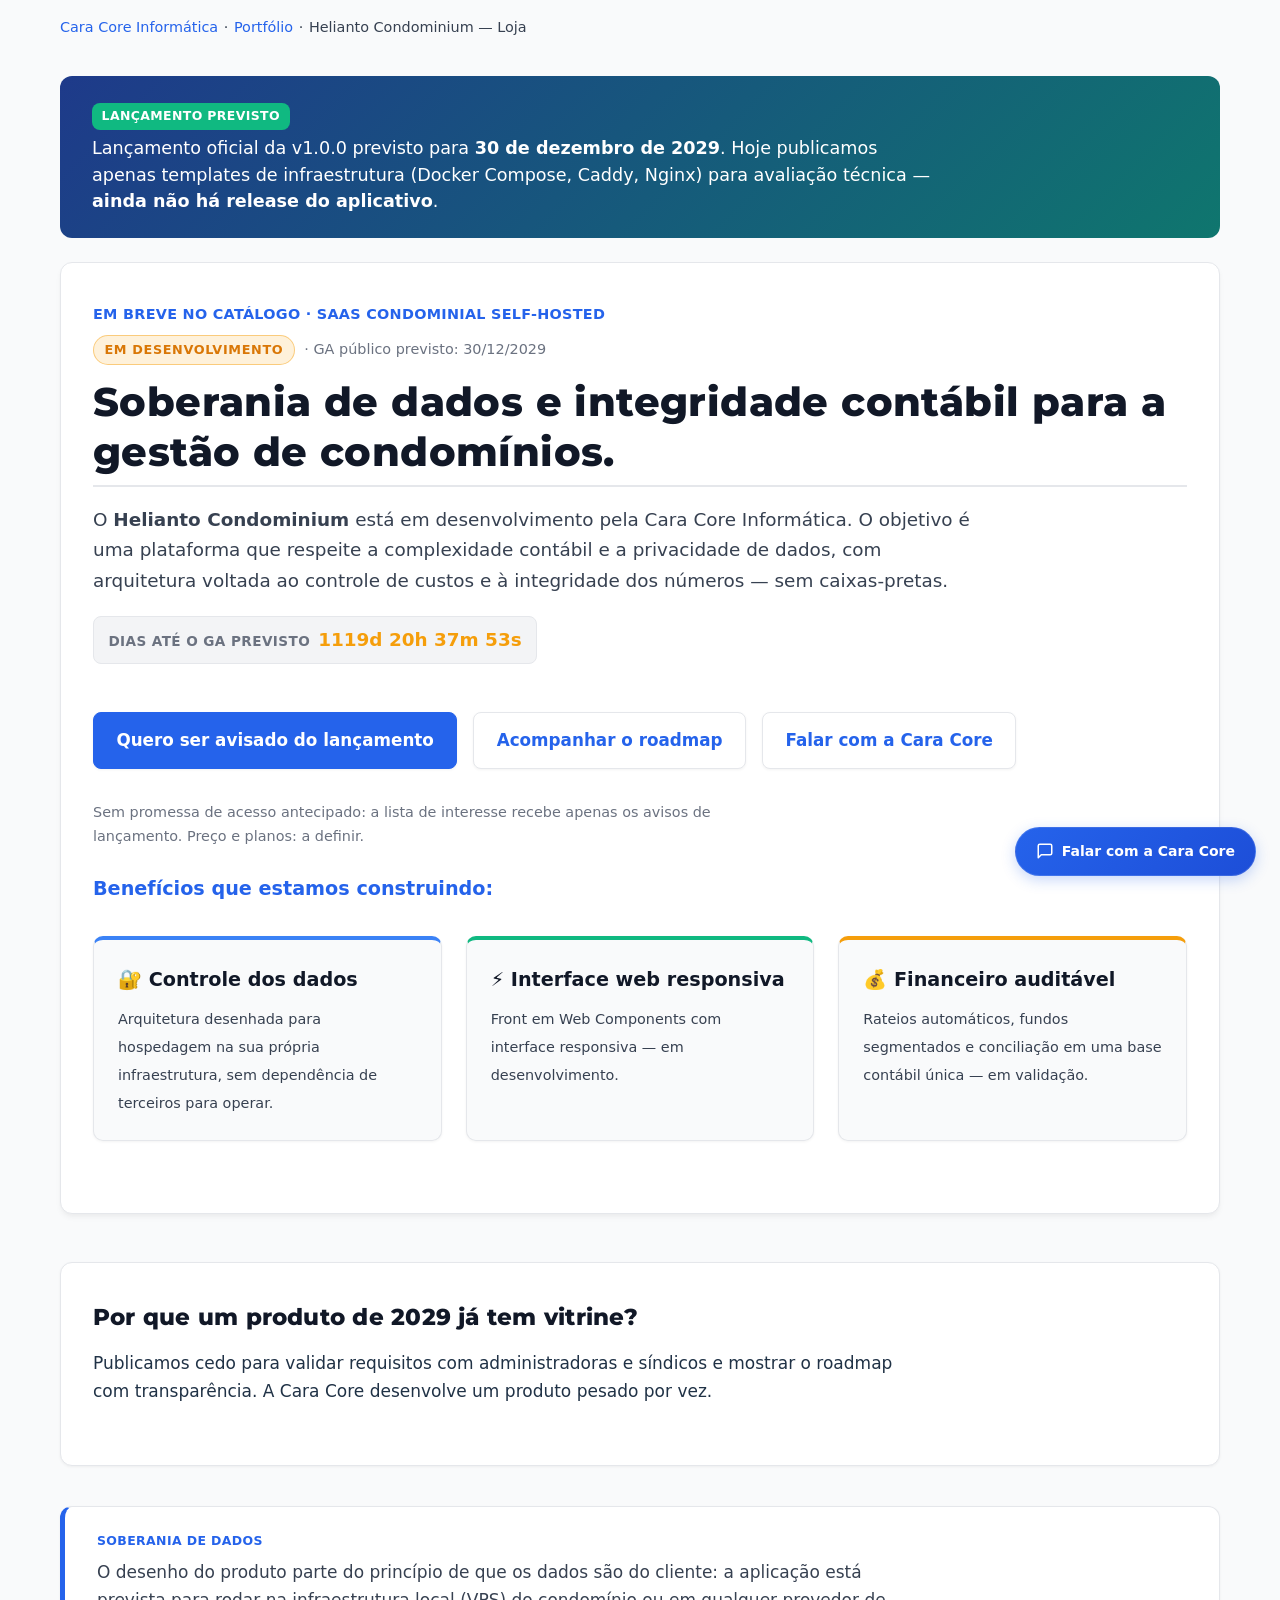
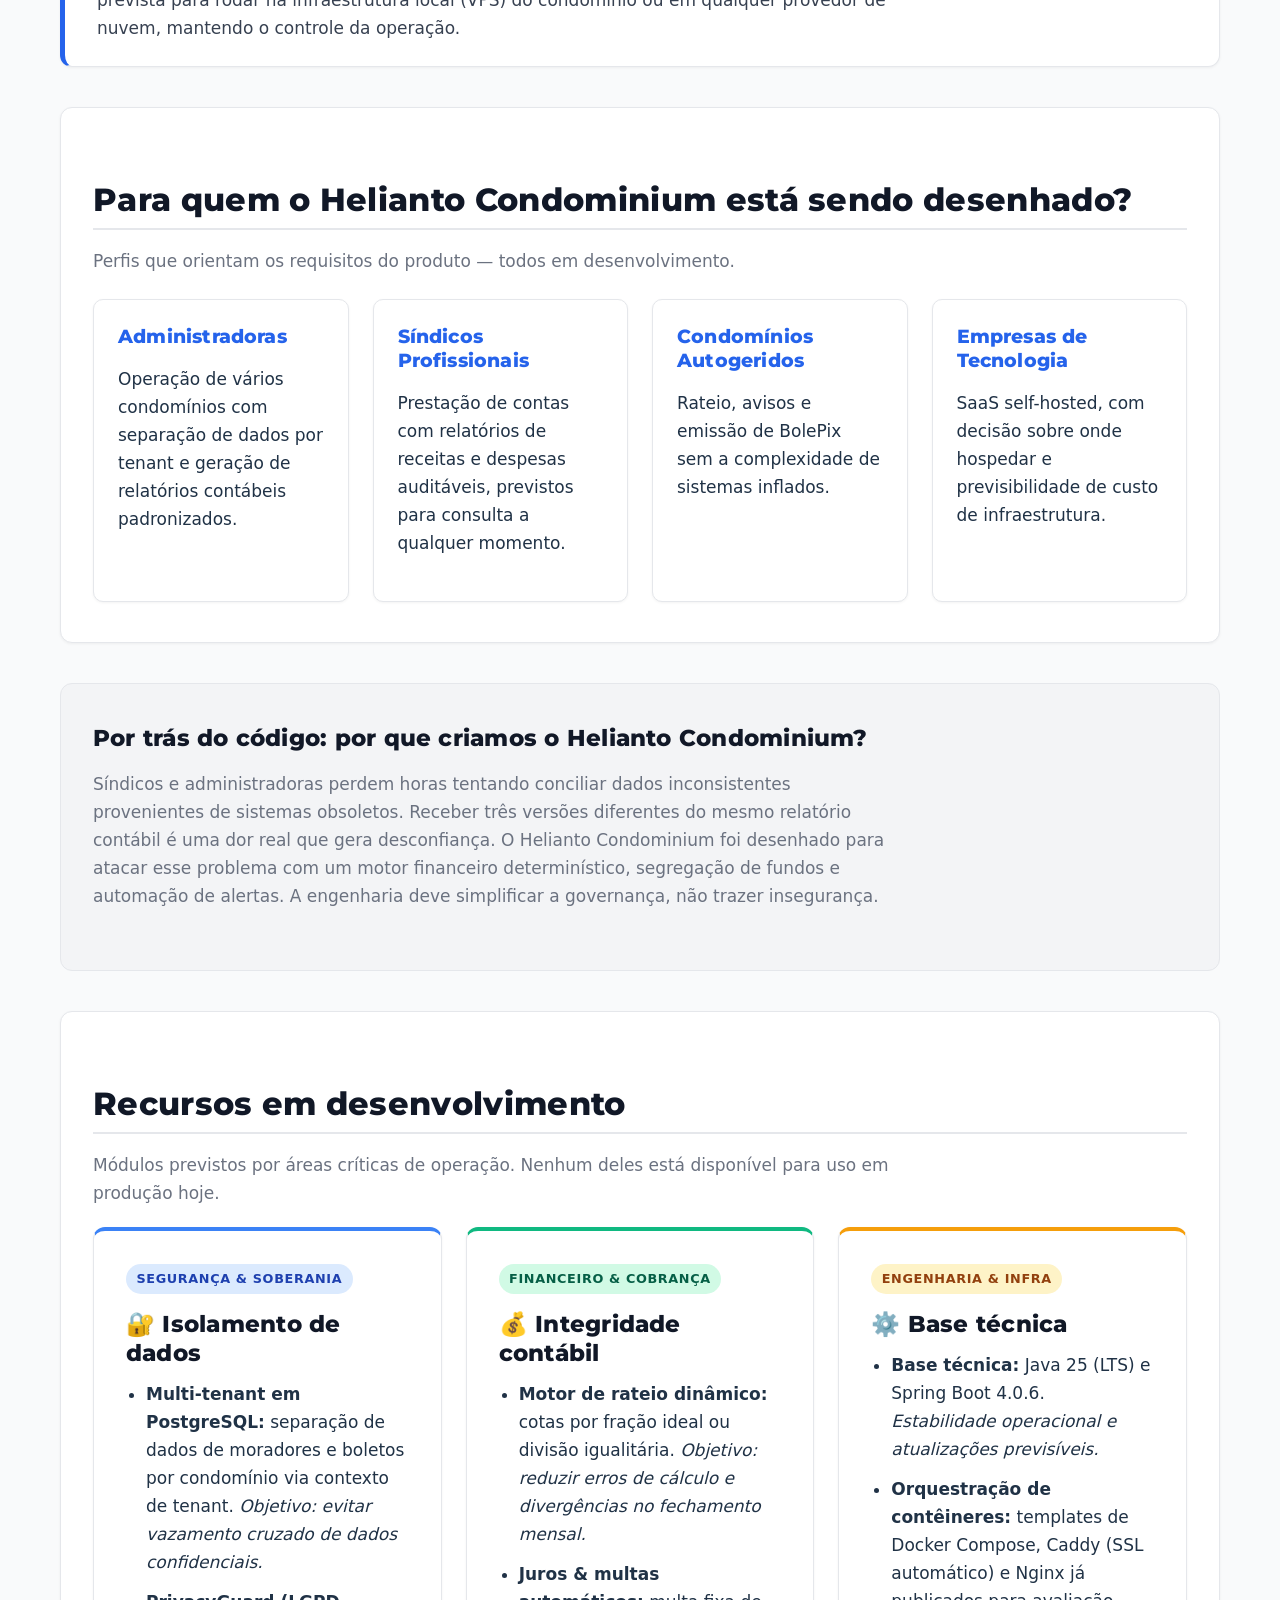
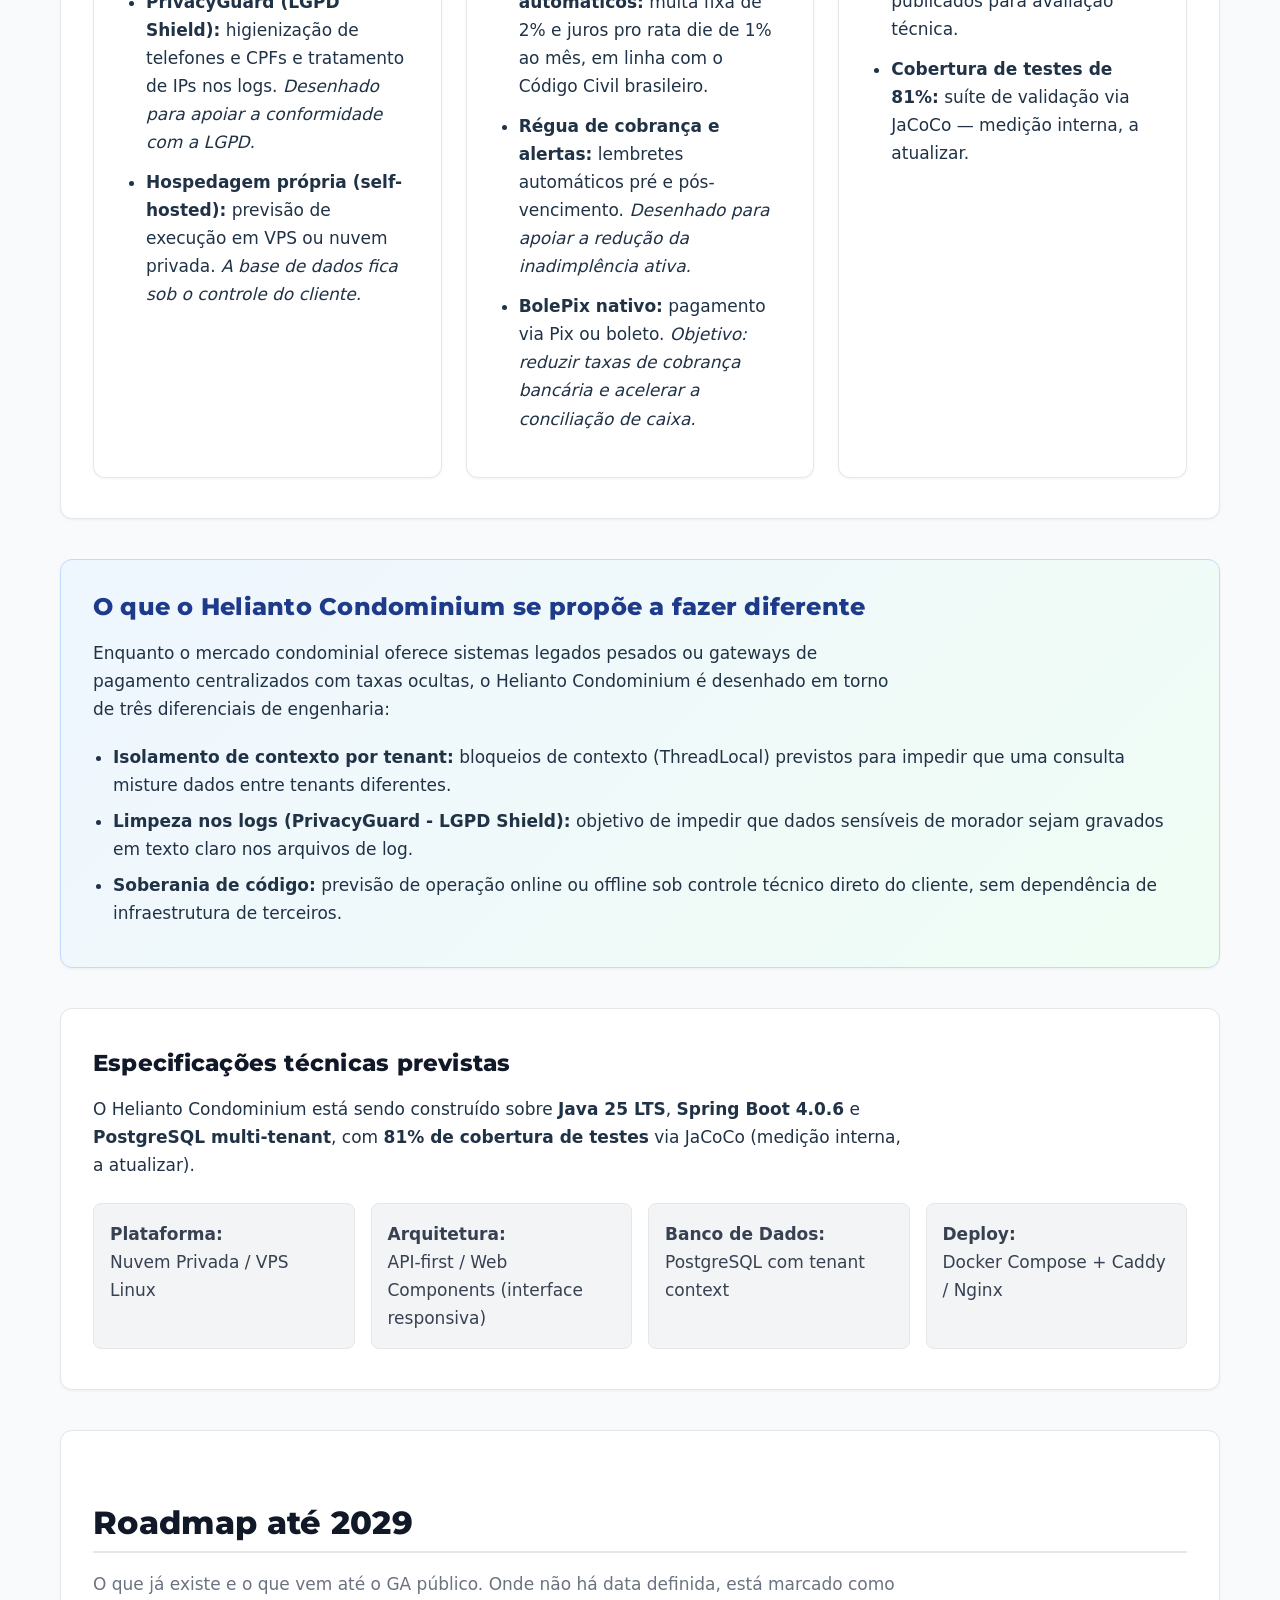
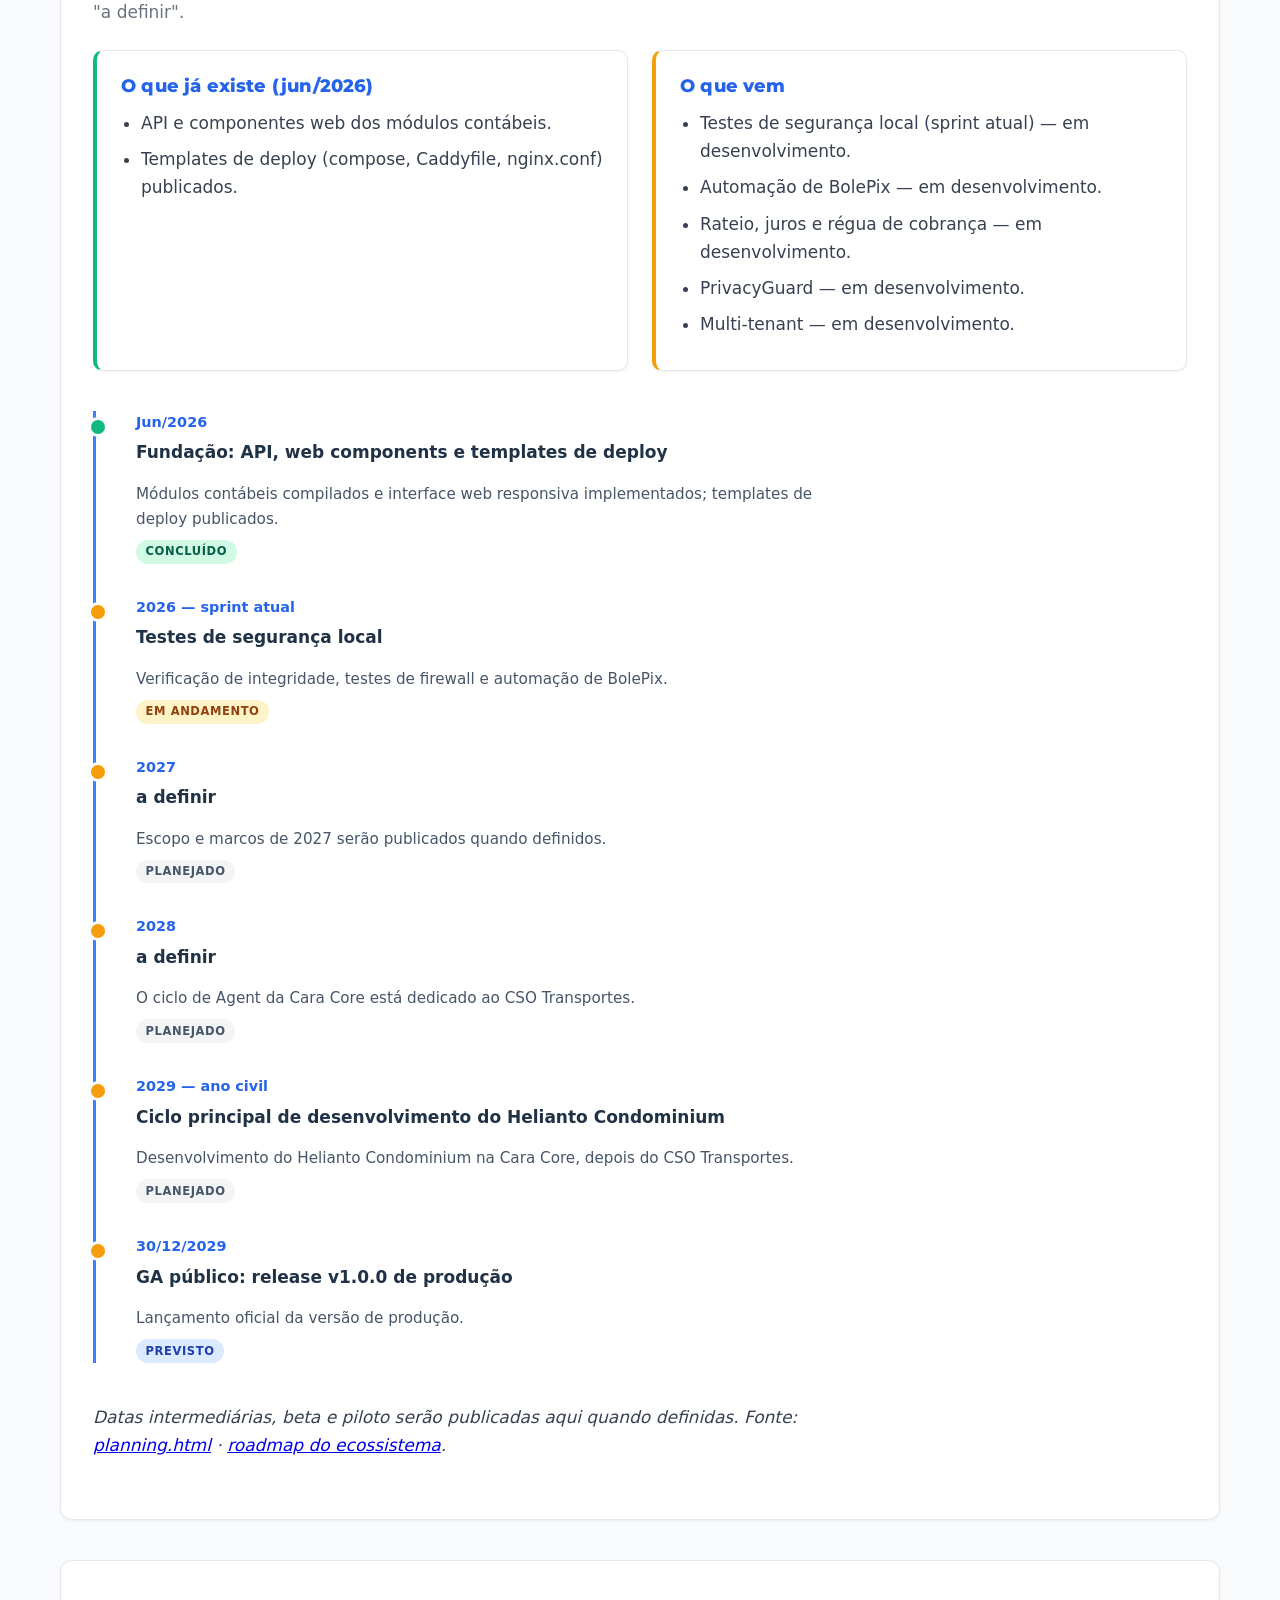
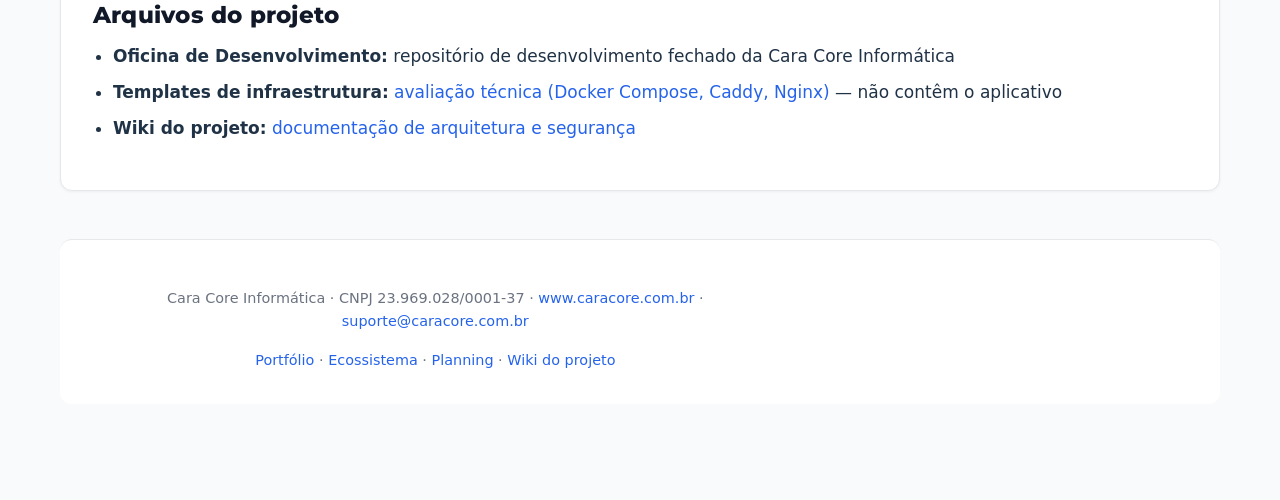
==== commit 78edadcb: "fix: liberar rodapé do botão flutuante e ajustar separador de status no mobile - Reserva 6rem no fim" ====
--- a/docs/index.html
+++ b/docs/index.html
@@ -53,7 +53,7 @@
 
         <section class="hero-cta" aria-label="O que é o Helianto Condominium?">
             <p class="hero-label">Em breve no catálogo · SaaS condominial self-hosted</p>
-            <p class="helianto-status-line"><span class="helianto-status-pill">Em desenvolvimento</span> <span class="helianto-status-text">· GA público previsto: 30/12/2029</span></p>
+            <p class="helianto-status-line"><span class="helianto-status-pill">Em desenvolvimento</span> <span class="helianto-status-text">GA público previsto: 30/12/2029</span></p>
             <h1 class="hero-title">Soberania de dados e integridade contábil para a gestão de condomínios.</h1>
             <p class="hero-desc">O <strong>Helianto Condominium</strong> está em desenvolvimento pela Cara Core Informática. O objetivo é uma plataforma que respeite a complexidade contábil e a privacidade de dados, com arquitetura voltada ao controle de custos e à integridade dos números — sem caixas-pretas.</p>
 
--- a/docs/assets/css/styles.css
+++ b/docs/assets/css/styles.css
@@ -21,7 +21,7 @@
 .wrapper {
     max-width: 1200px;
     margin: 0 auto;
-    padding: 0 20px;
+    padding: 0 20px 6rem;
 }
 
 header {
@@ -350,6 +350,16 @@
 .helianto-status-text {
     color: var(--cc-text-muted);
     font-size: var(--cc-font-size-sm);
+}
+
+.helianto-status-text::before {
+    content: "· ";
+}
+
+@media (max-width: 480px) {
+    .helianto-status-text::before {
+        content: none;
+    }
 }
 
 .helianto-countdown {
@@ -768,11 +778,6 @@
     gap: 0.65rem;
 }
 
-.page-feedback .wrapper,
-.download-page .wrapper {
-    padding-bottom: 2rem;
-}
-
 .requirements-section ul,
 .verification-section ul,
 .installation-section ol {
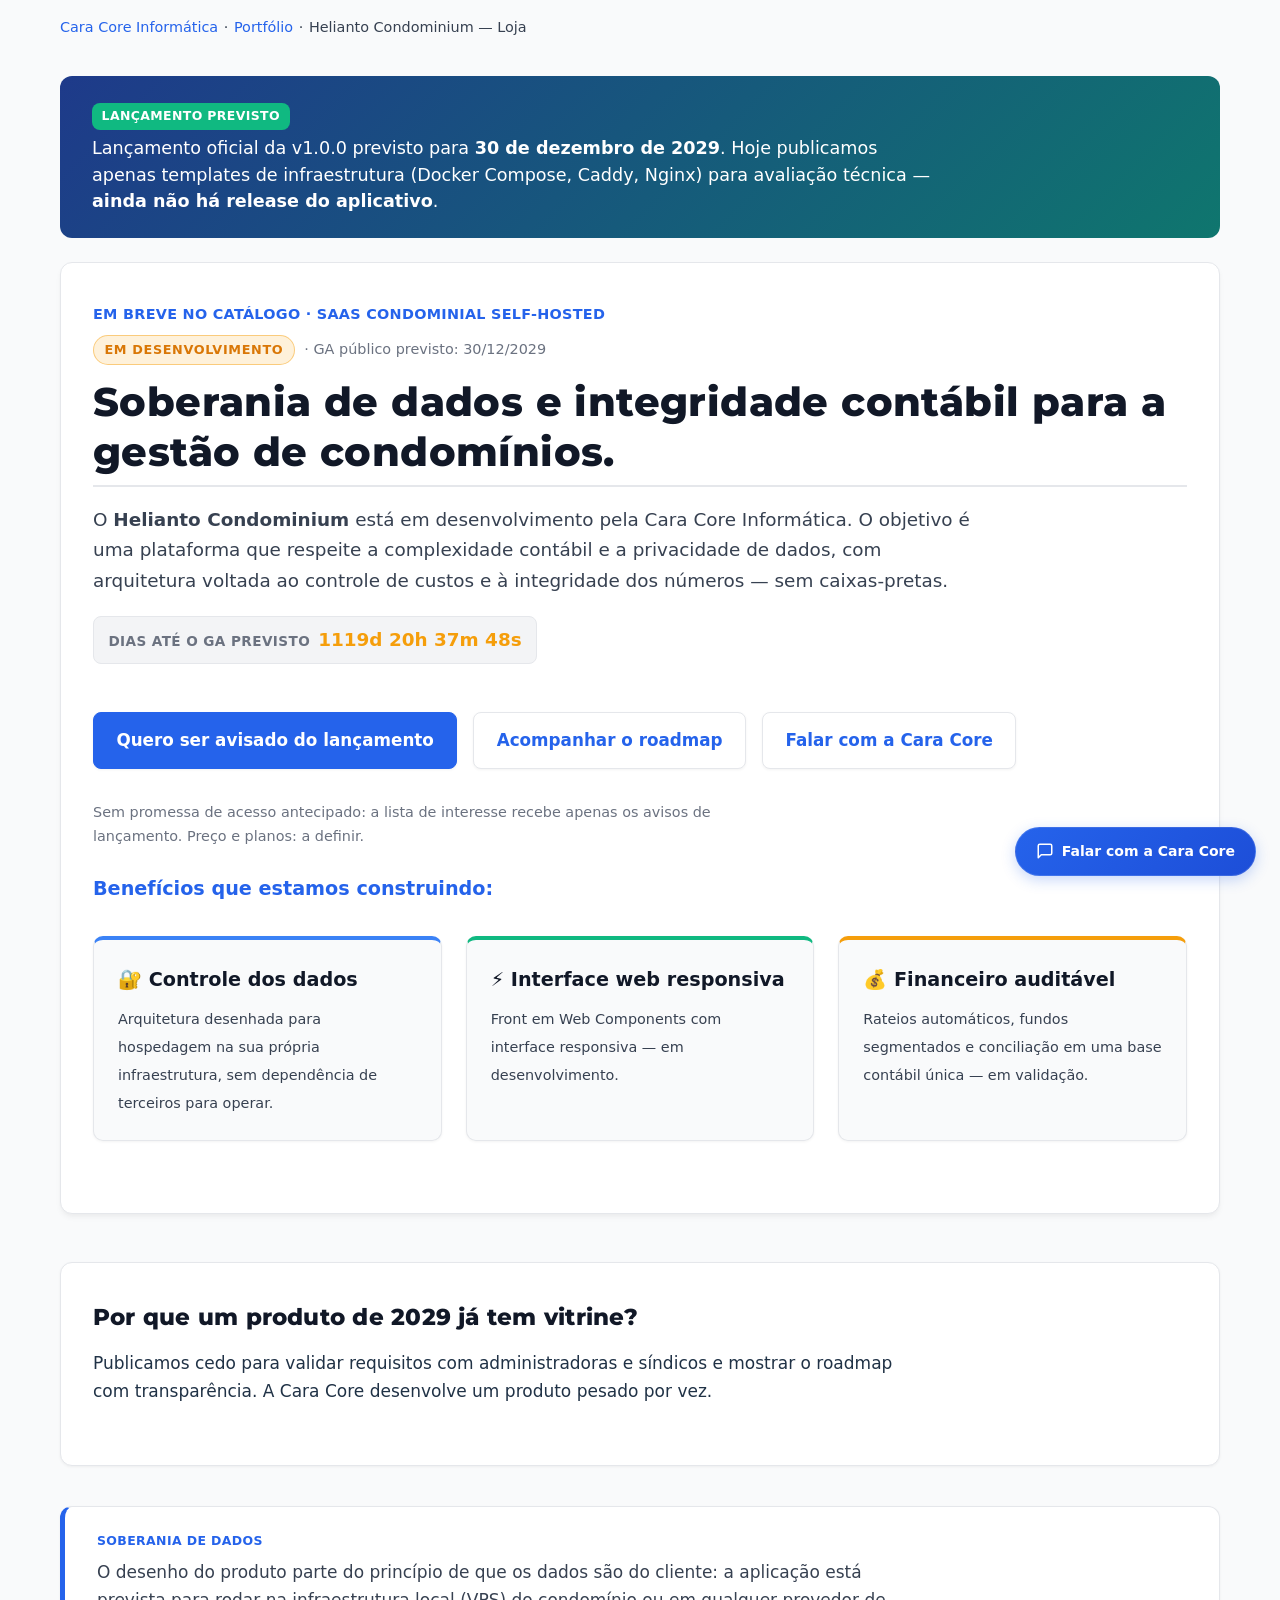
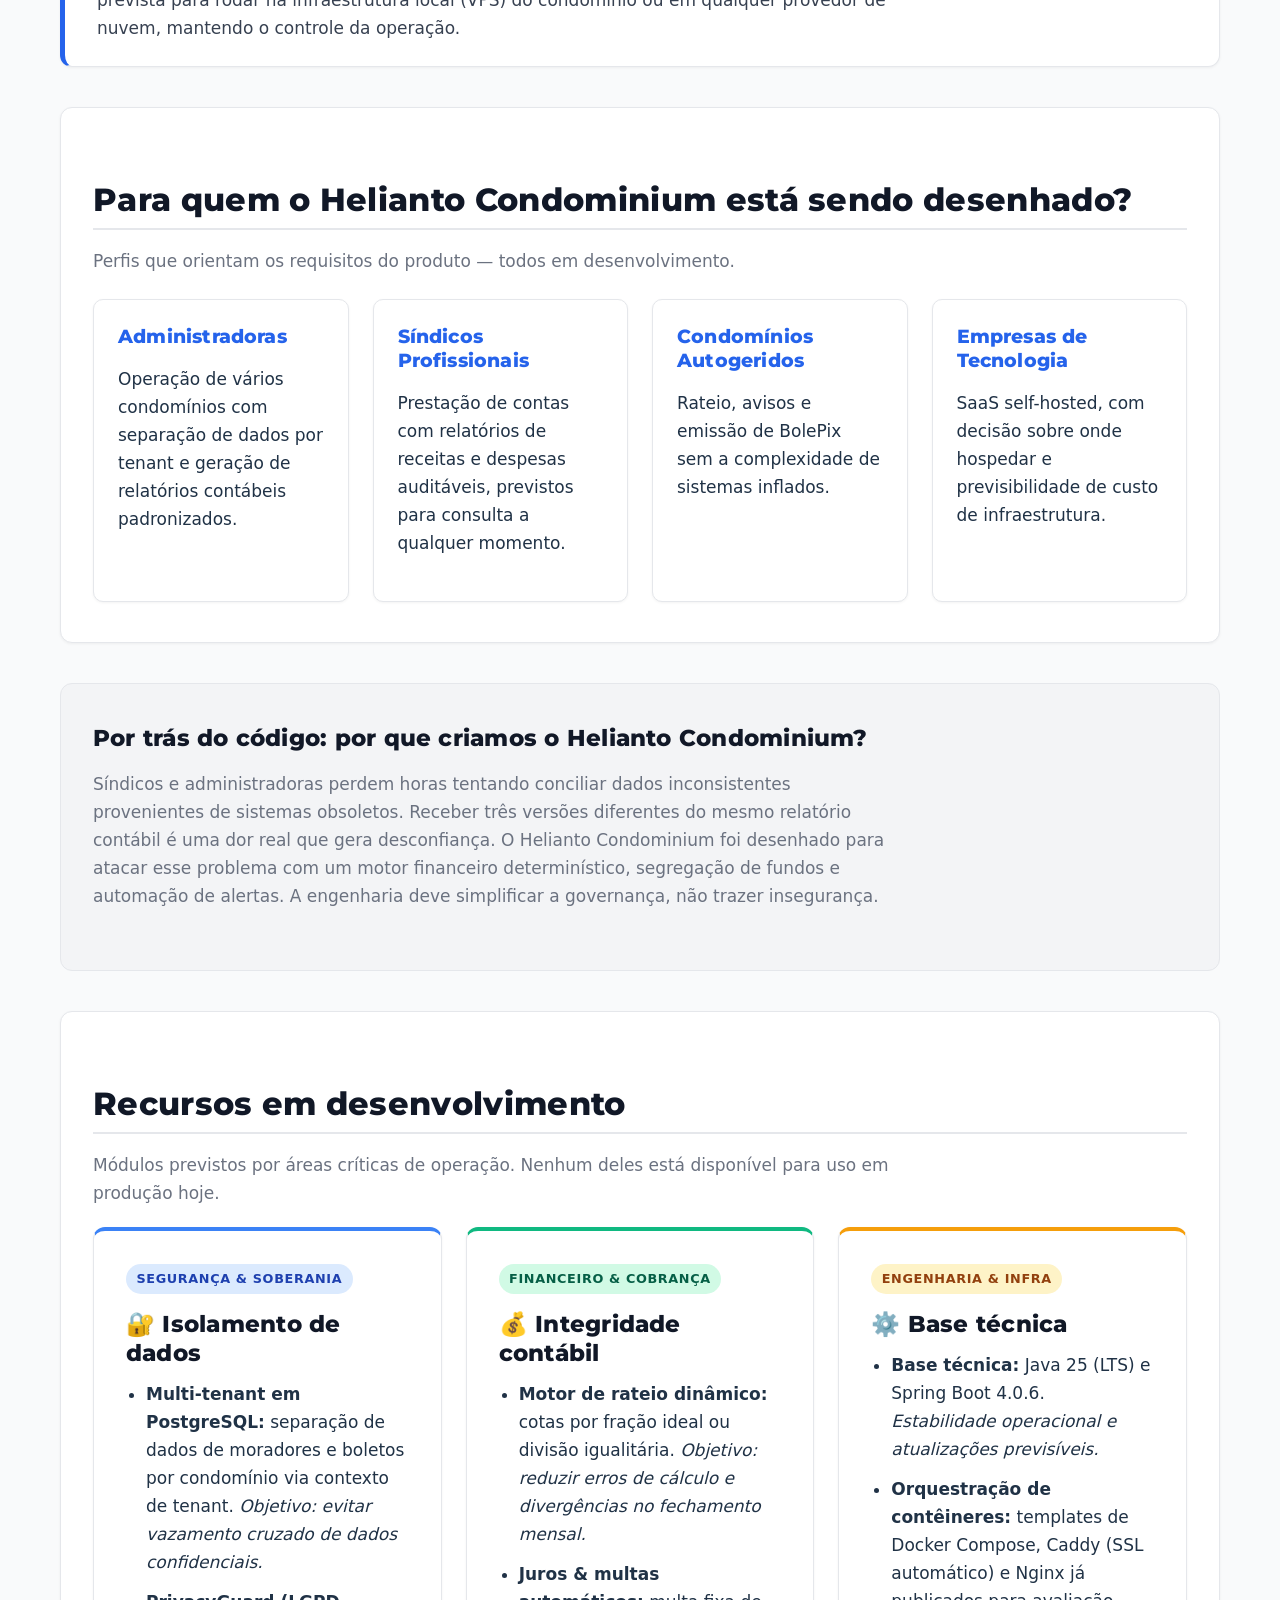
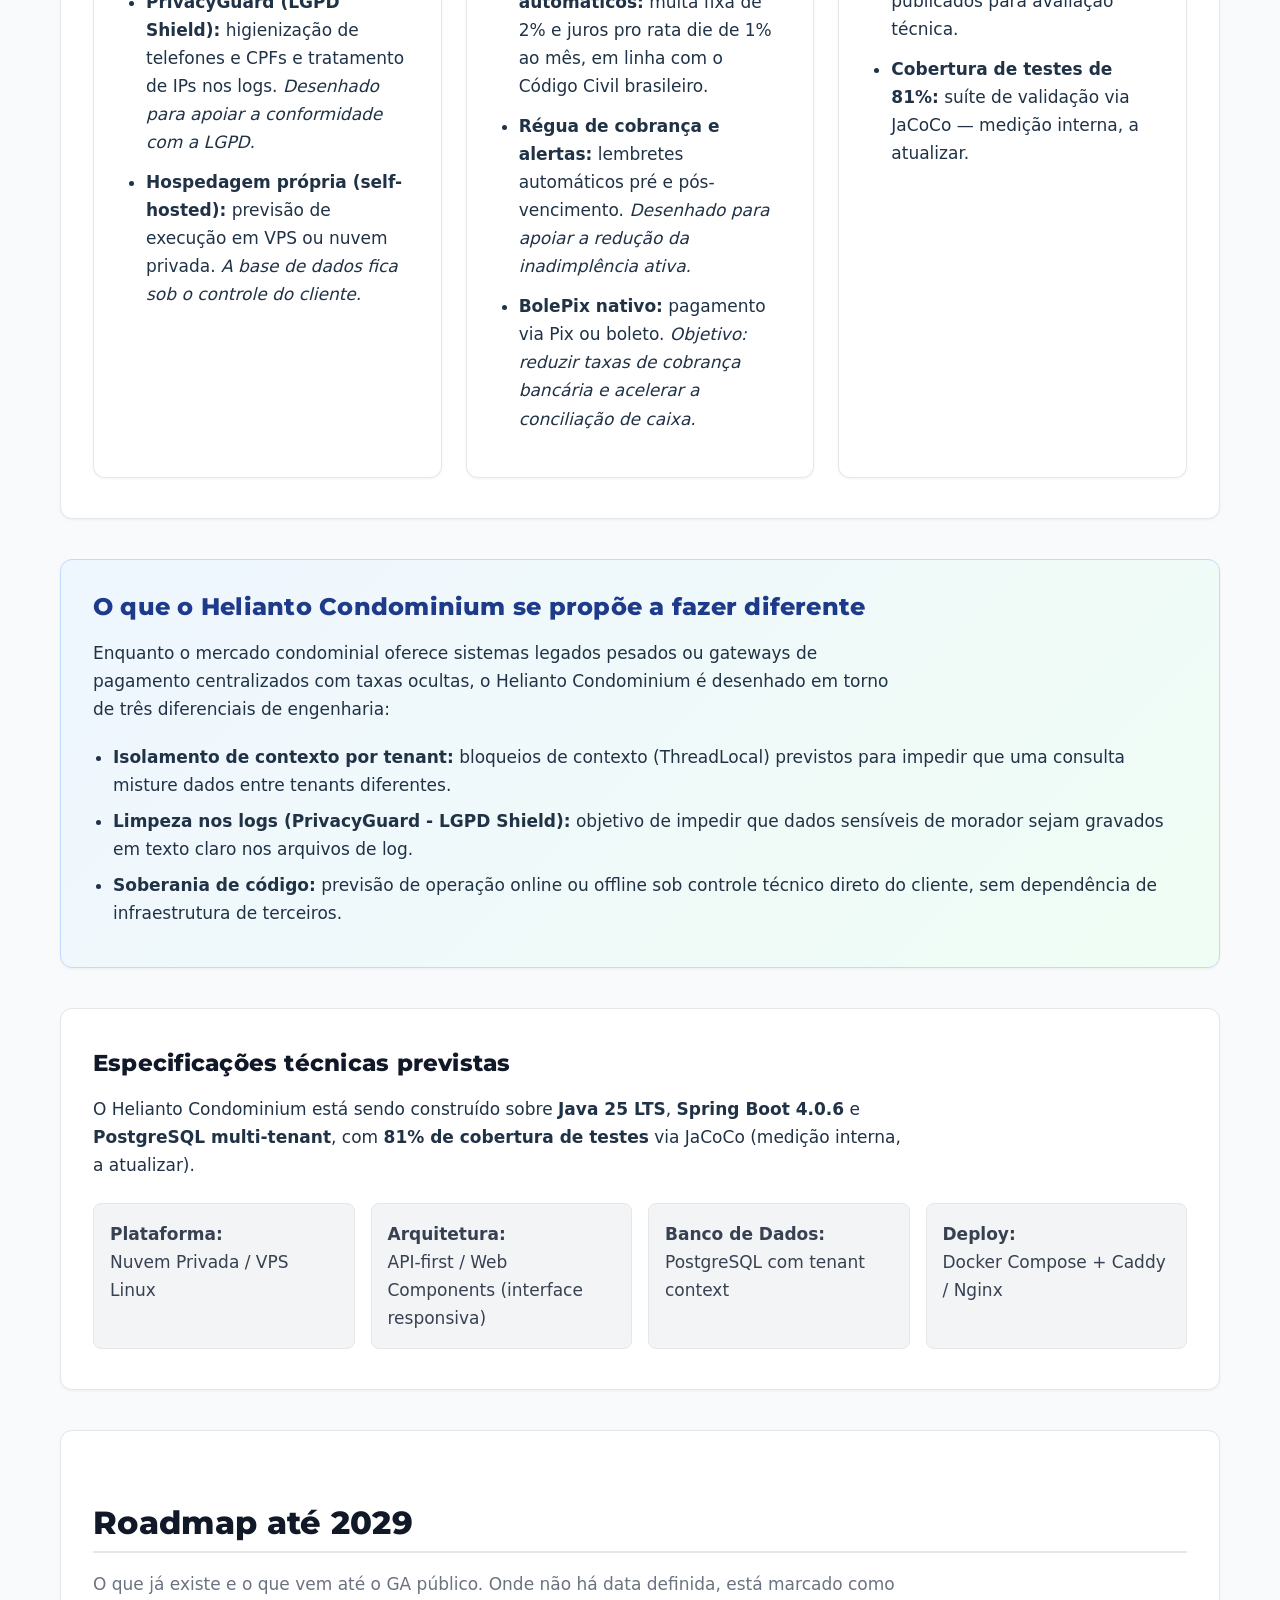
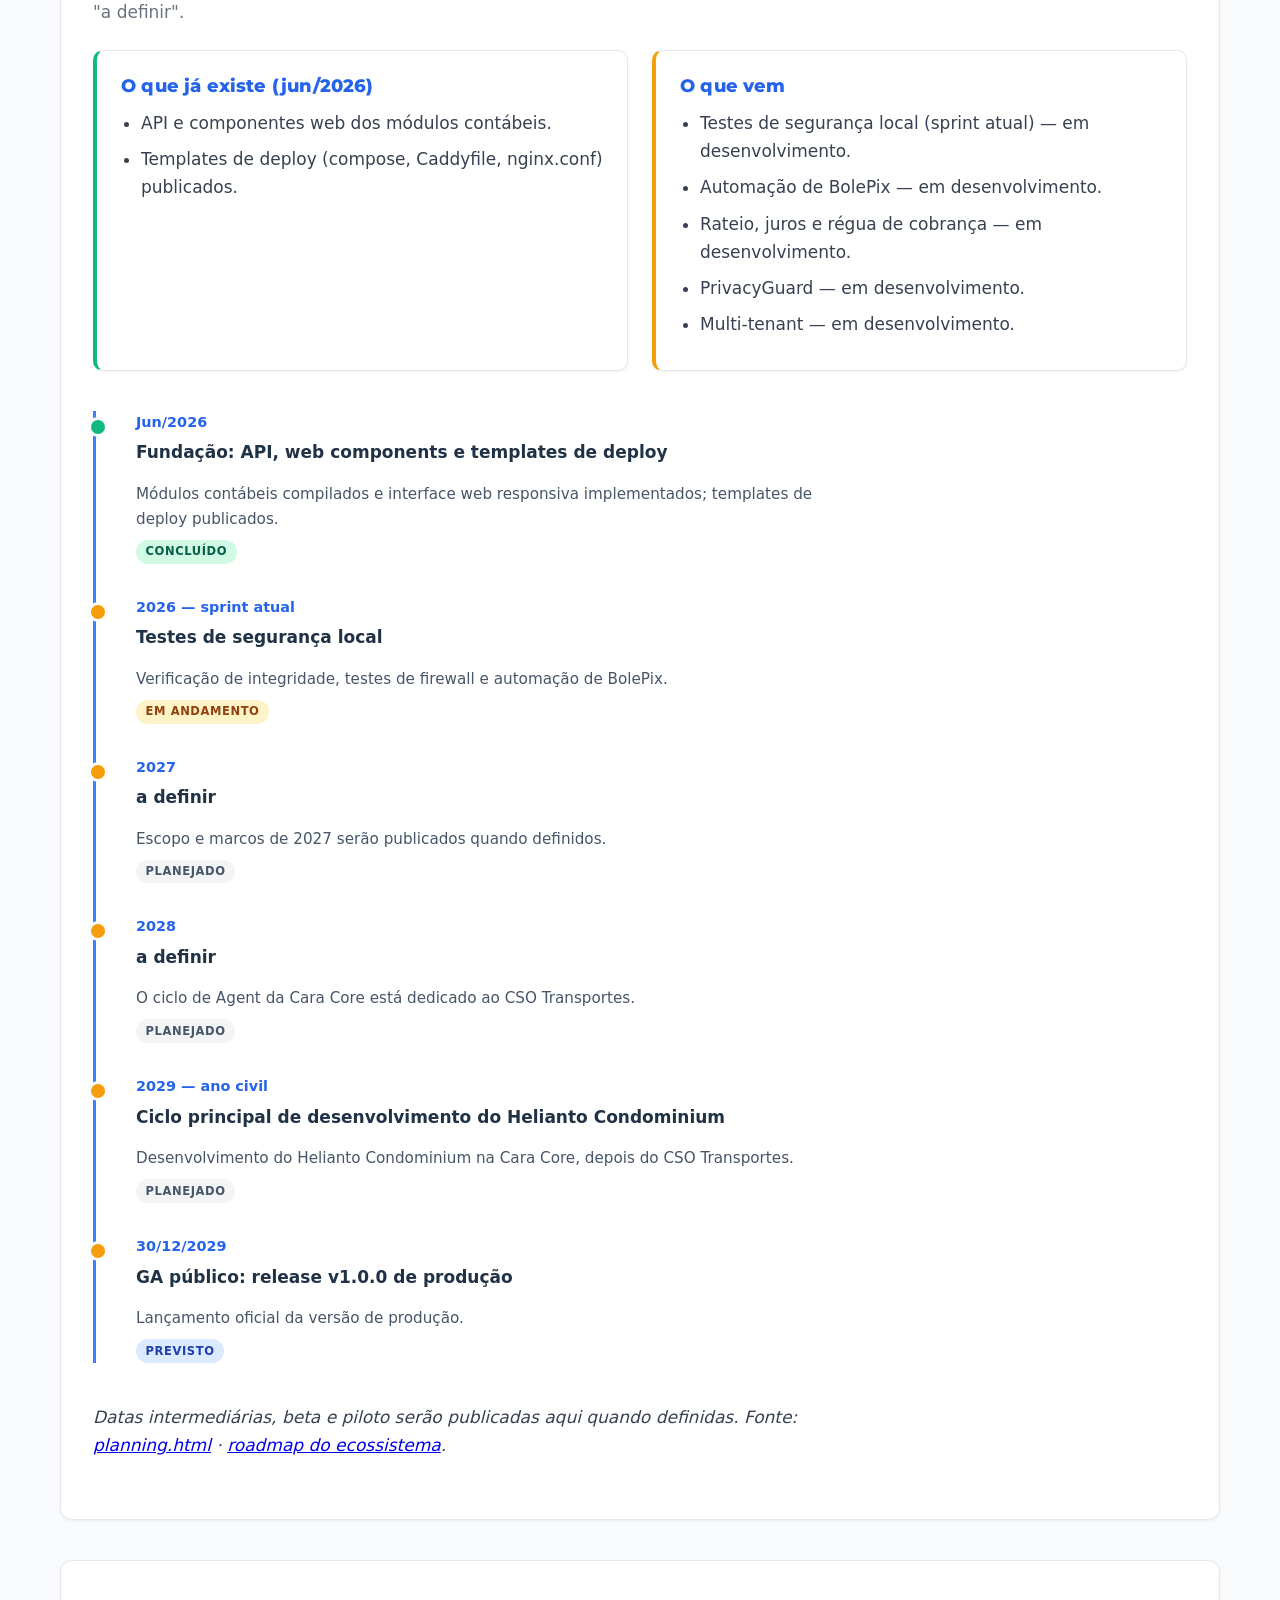
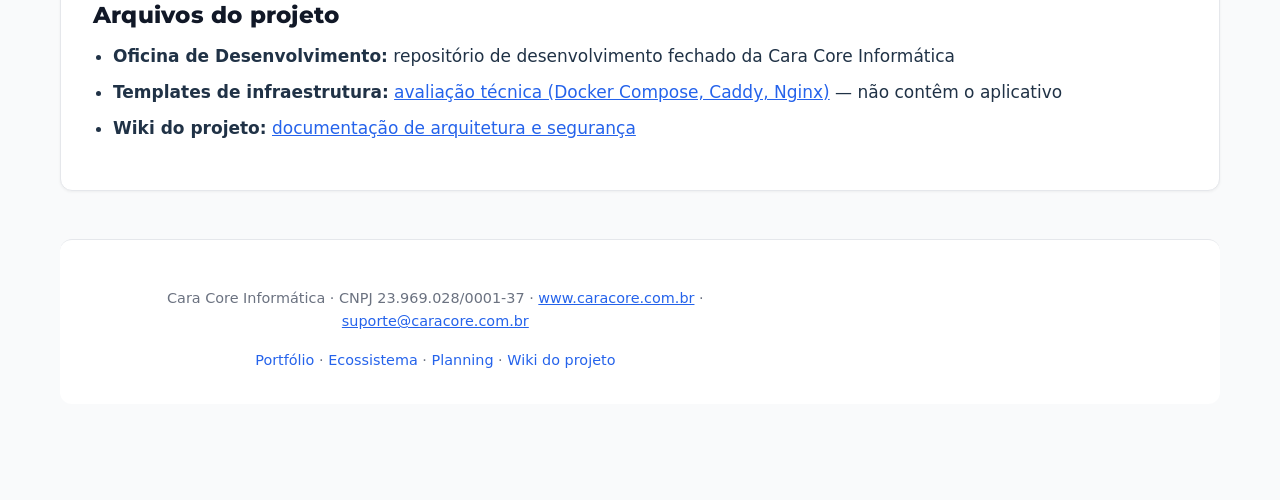
==== commit 532dde46: "fix(a11y): landmark main em 6 paginas e links de texto sublinhados" ====
--- a/docs/index.html
+++ b/docs/index.html
@@ -46,6 +46,7 @@
             <span>Helianto Condominium — Loja</span>
         </nav>
 
+        <main>
         <section class="helianto-banner helianto-banner--official" aria-label="Status do lançamento">
             <p class="helianto-banner-label">Lançamento previsto</p>
             <p class="helianto-banner-text">Lançamento oficial da v1.0.0 previsto para <strong>30 de dezembro de 2029</strong>. Hoje publicamos apenas templates de infraestrutura (Docker Compose, Caddy, Nginx) para avaliação técnica — <strong>ainda não há release do aplicativo</strong>.</p>
@@ -285,6 +286,7 @@
             </ul>
         </section>
 
+        </main>
         <footer class="helianto-footer">
             <p class="footer-legal">Cara Core Informática · CNPJ 23.969.028/0001-37 · <a href="https://www.caracore.com.br/">www.caracore.com.br</a> · <a href="mailto:suporte@caracore.com.br">suporte@caracore.com.br</a></p>
             <p class="footer-links"><a href="https://www.caracore.com.br/portfolio.html#caracore-helianto" rel="noopener">Portfólio</a> · <a href="https://www.caracore.com.br/ecosistema.html#roadmap" rel="noopener">Ecossistema</a> · <a href="https://www.caracore.com.br/planning.html" rel="noopener">Planning</a> · <a href="https://wiki.caracore.com.br/projeto-helianto.html" rel="noopener">Wiki do projeto</a></p>
--- a/docs/assets/css/styles.css
+++ b/docs/assets/css/styles.css
@@ -739,7 +739,7 @@
 
 .content-list a {
     color: var(--cc-primary);
-    text-decoration: none;
+    text-decoration: underline;
 }
 
 .content-list a:hover {
@@ -897,6 +897,12 @@
 
 footer a:hover,
 .helianto-footer a:hover {
+    text-decoration: underline;
+}
+
+/* Links no meio do texto: sublinhado como distincao que nao depende so da cor (WCAG 1.4.1) */
+footer .footer-legal a,
+.helianto-footer .footer-legal a {
     text-decoration: underline;
 }
 
